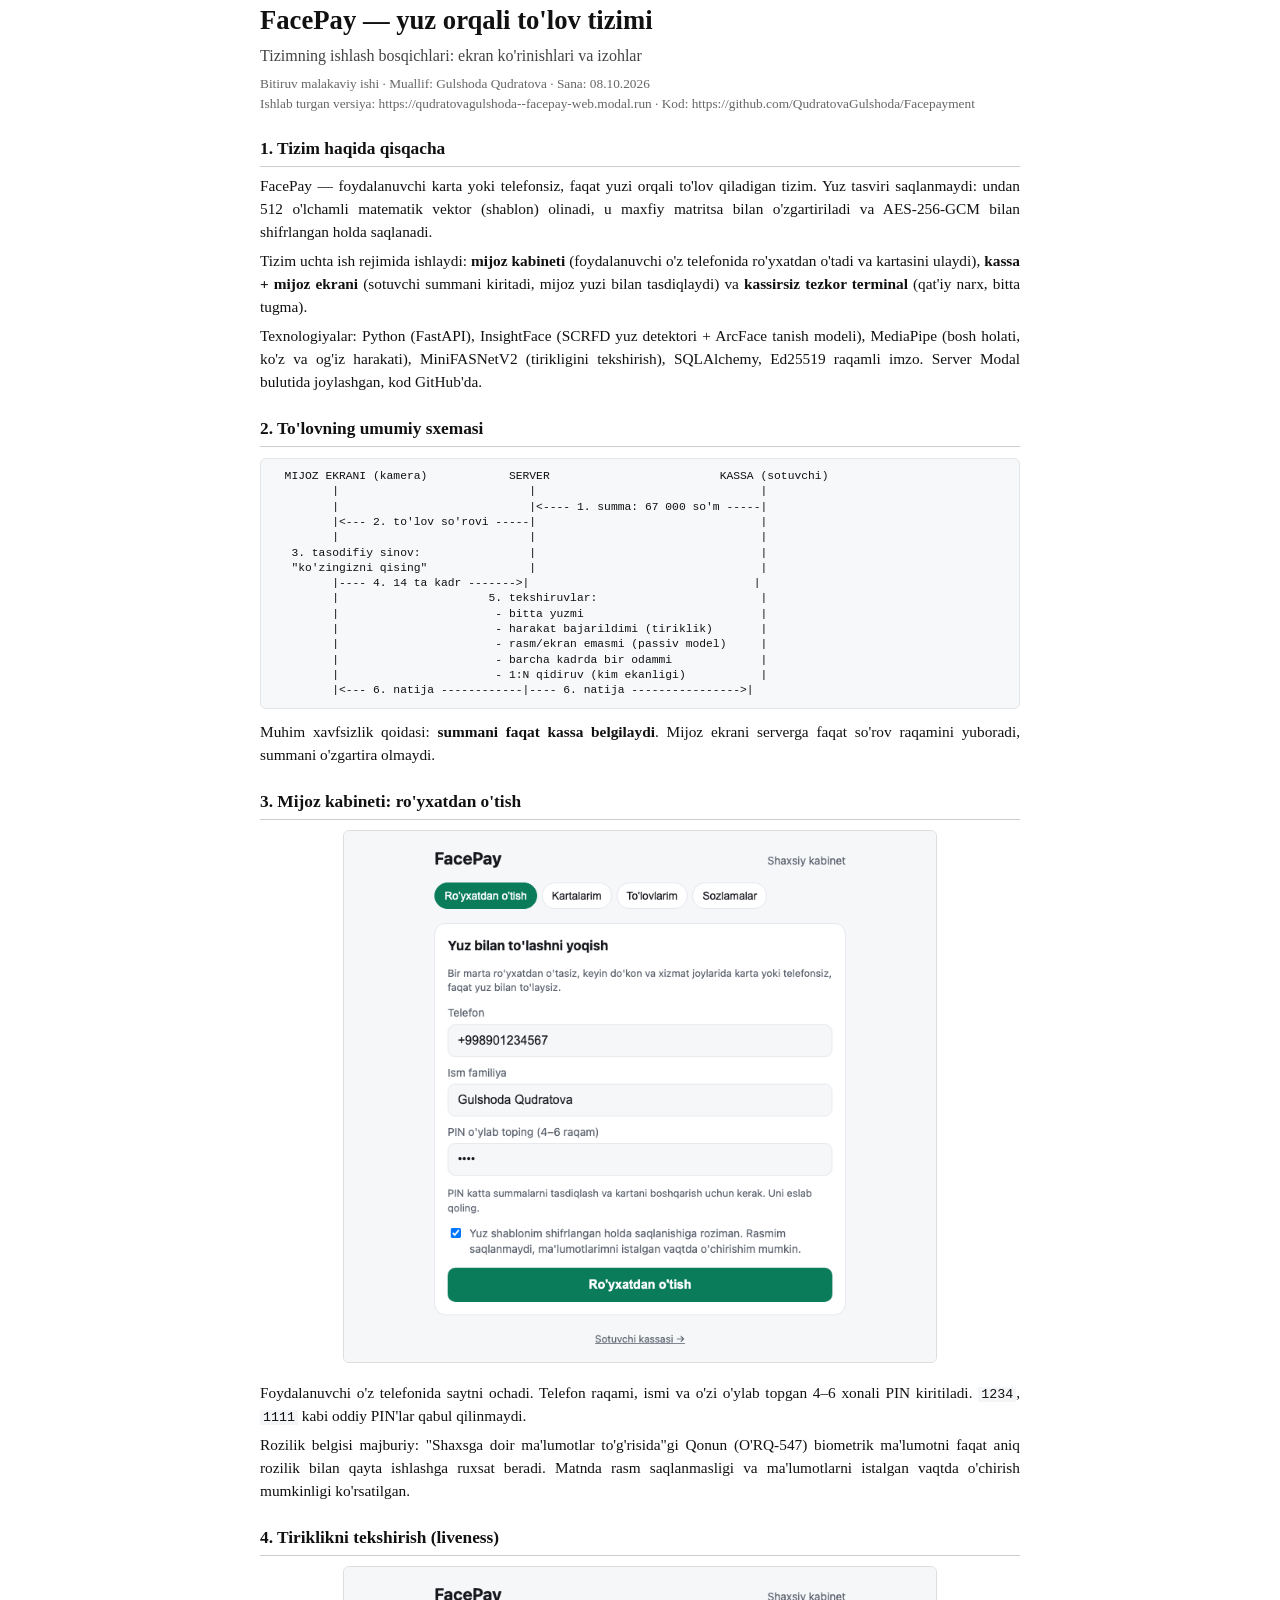
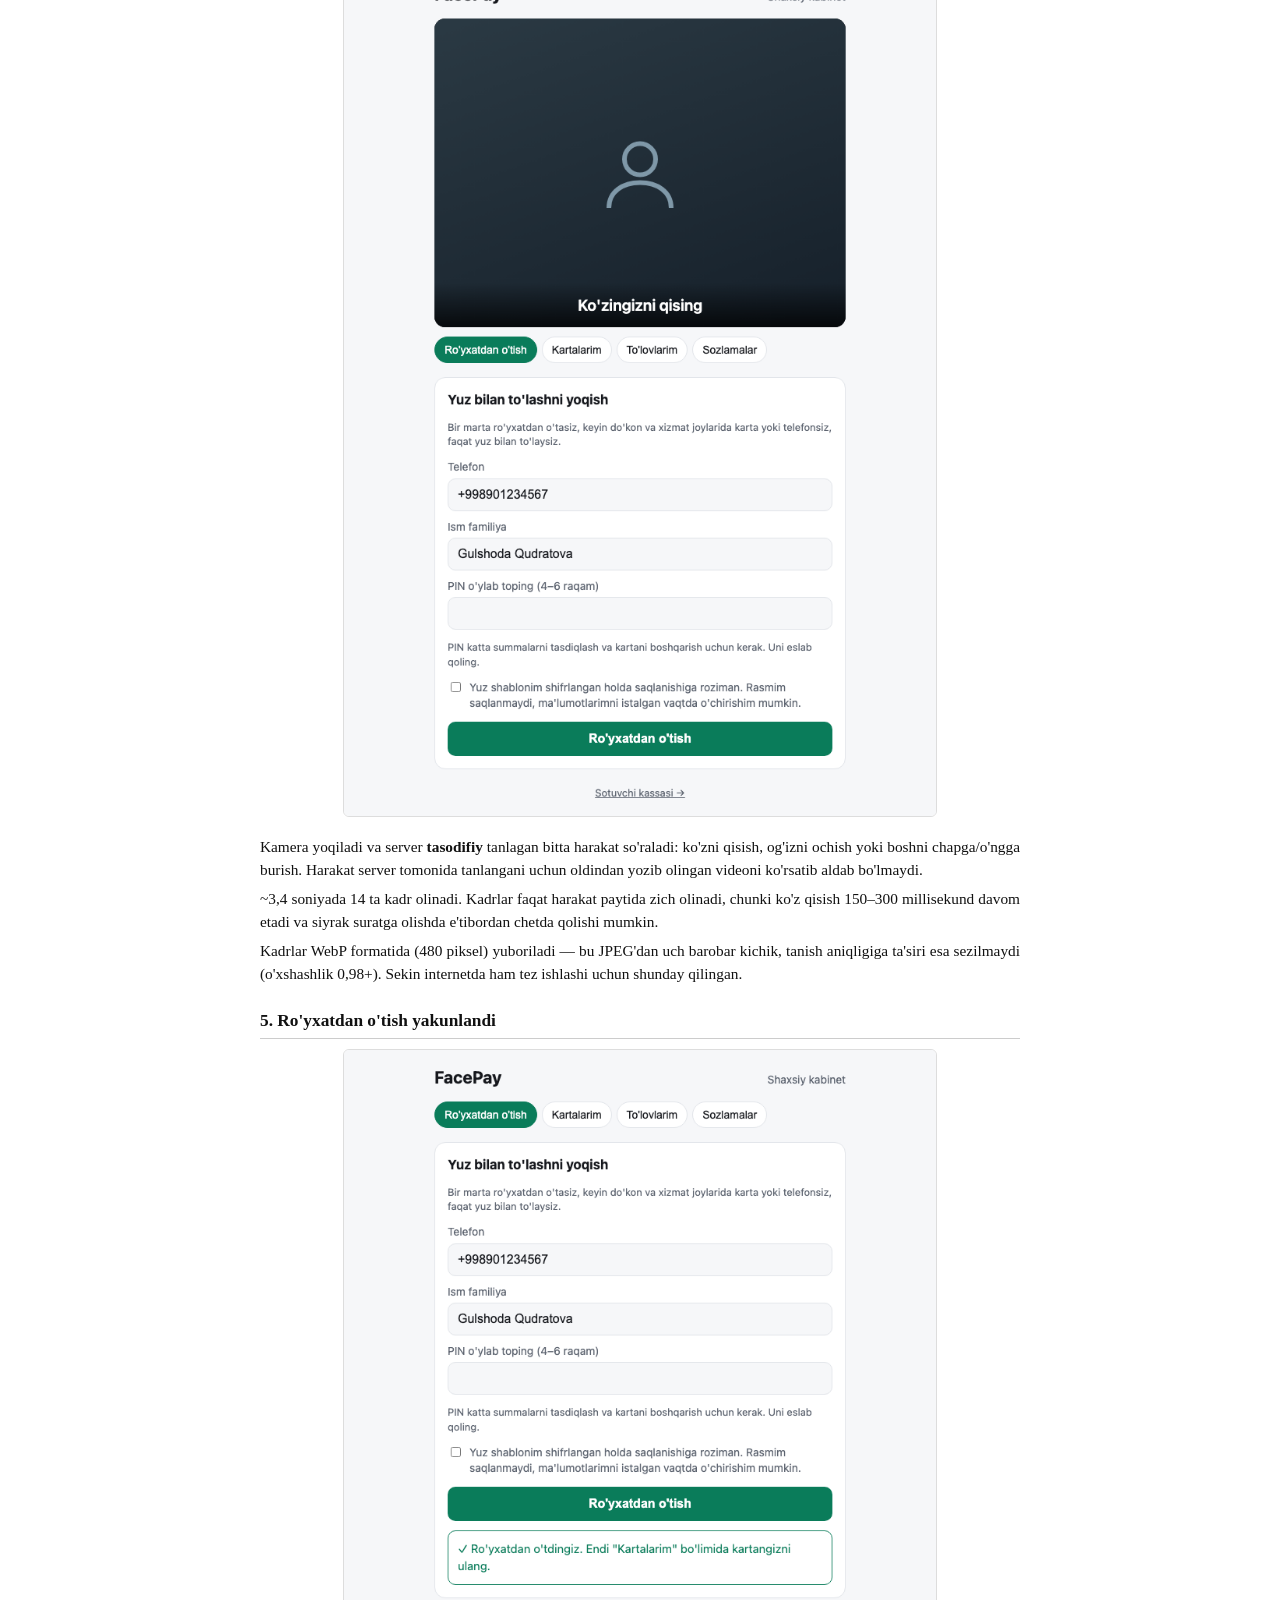
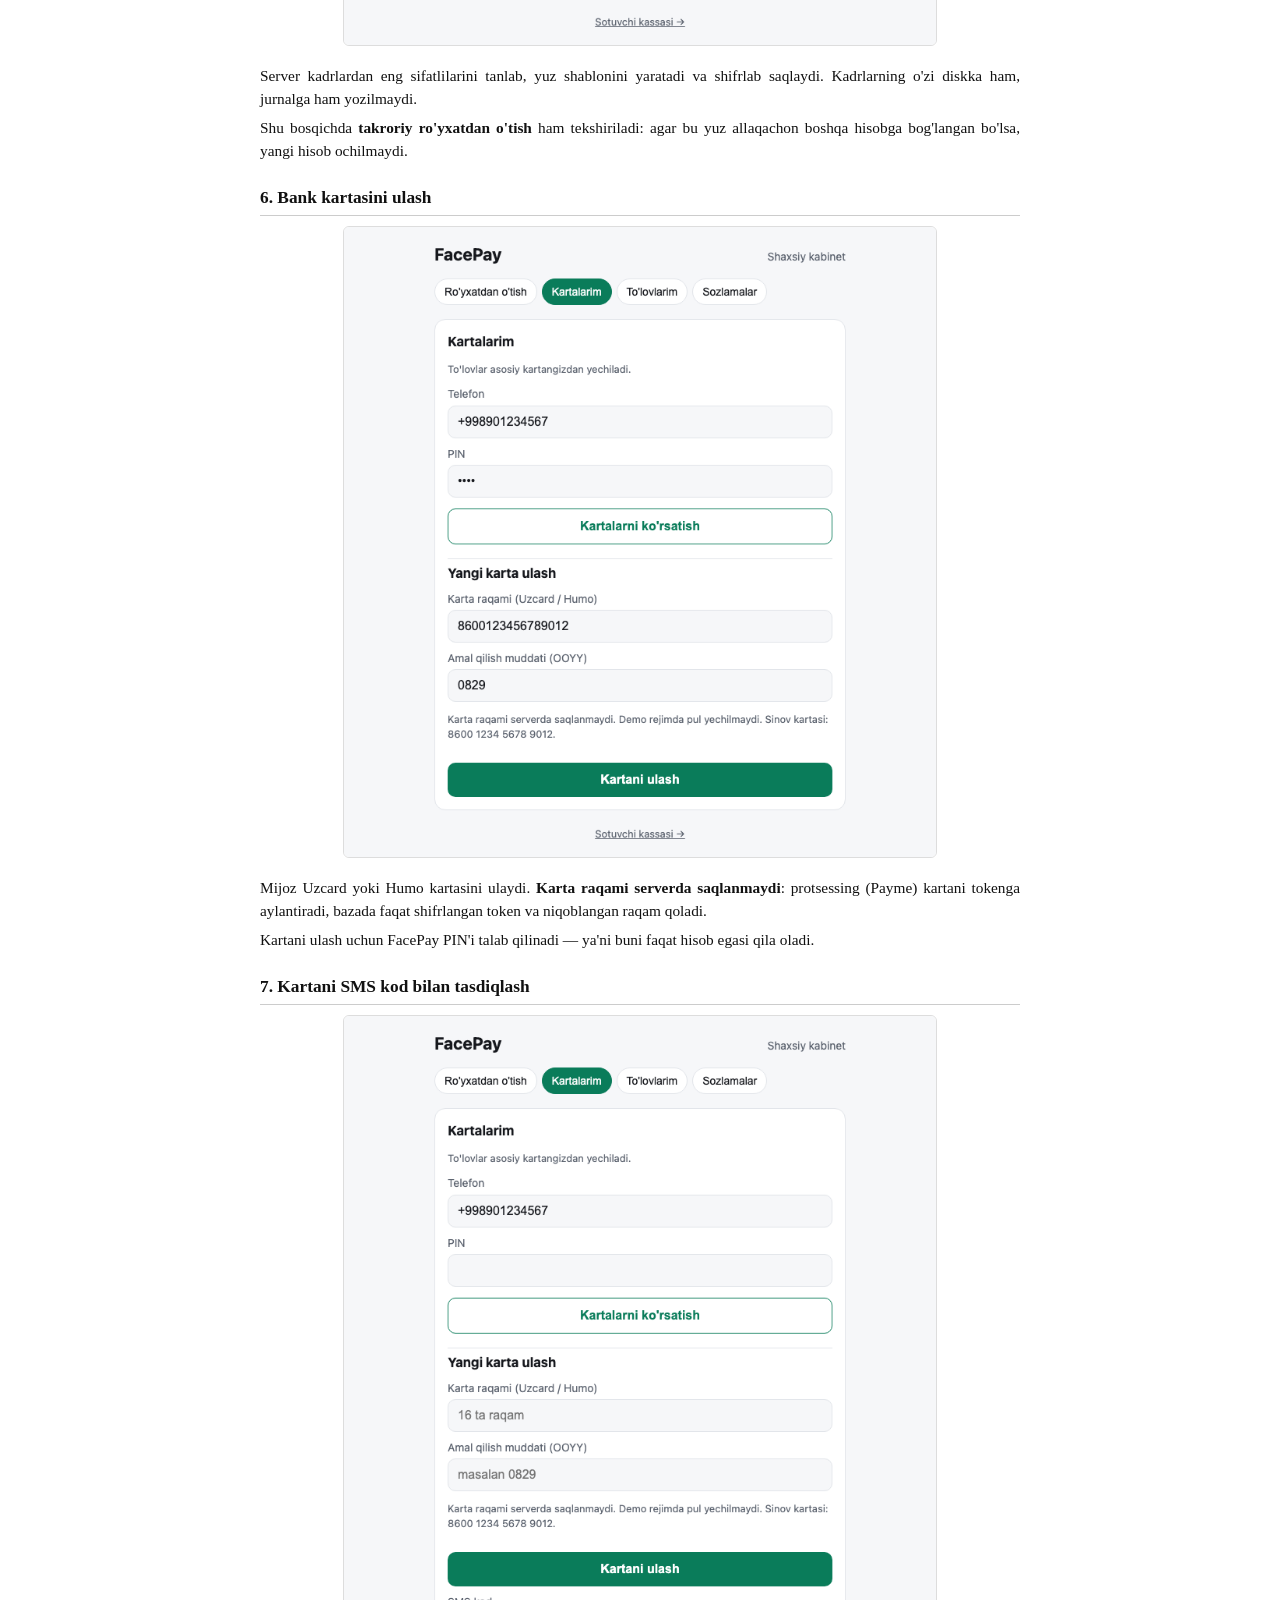
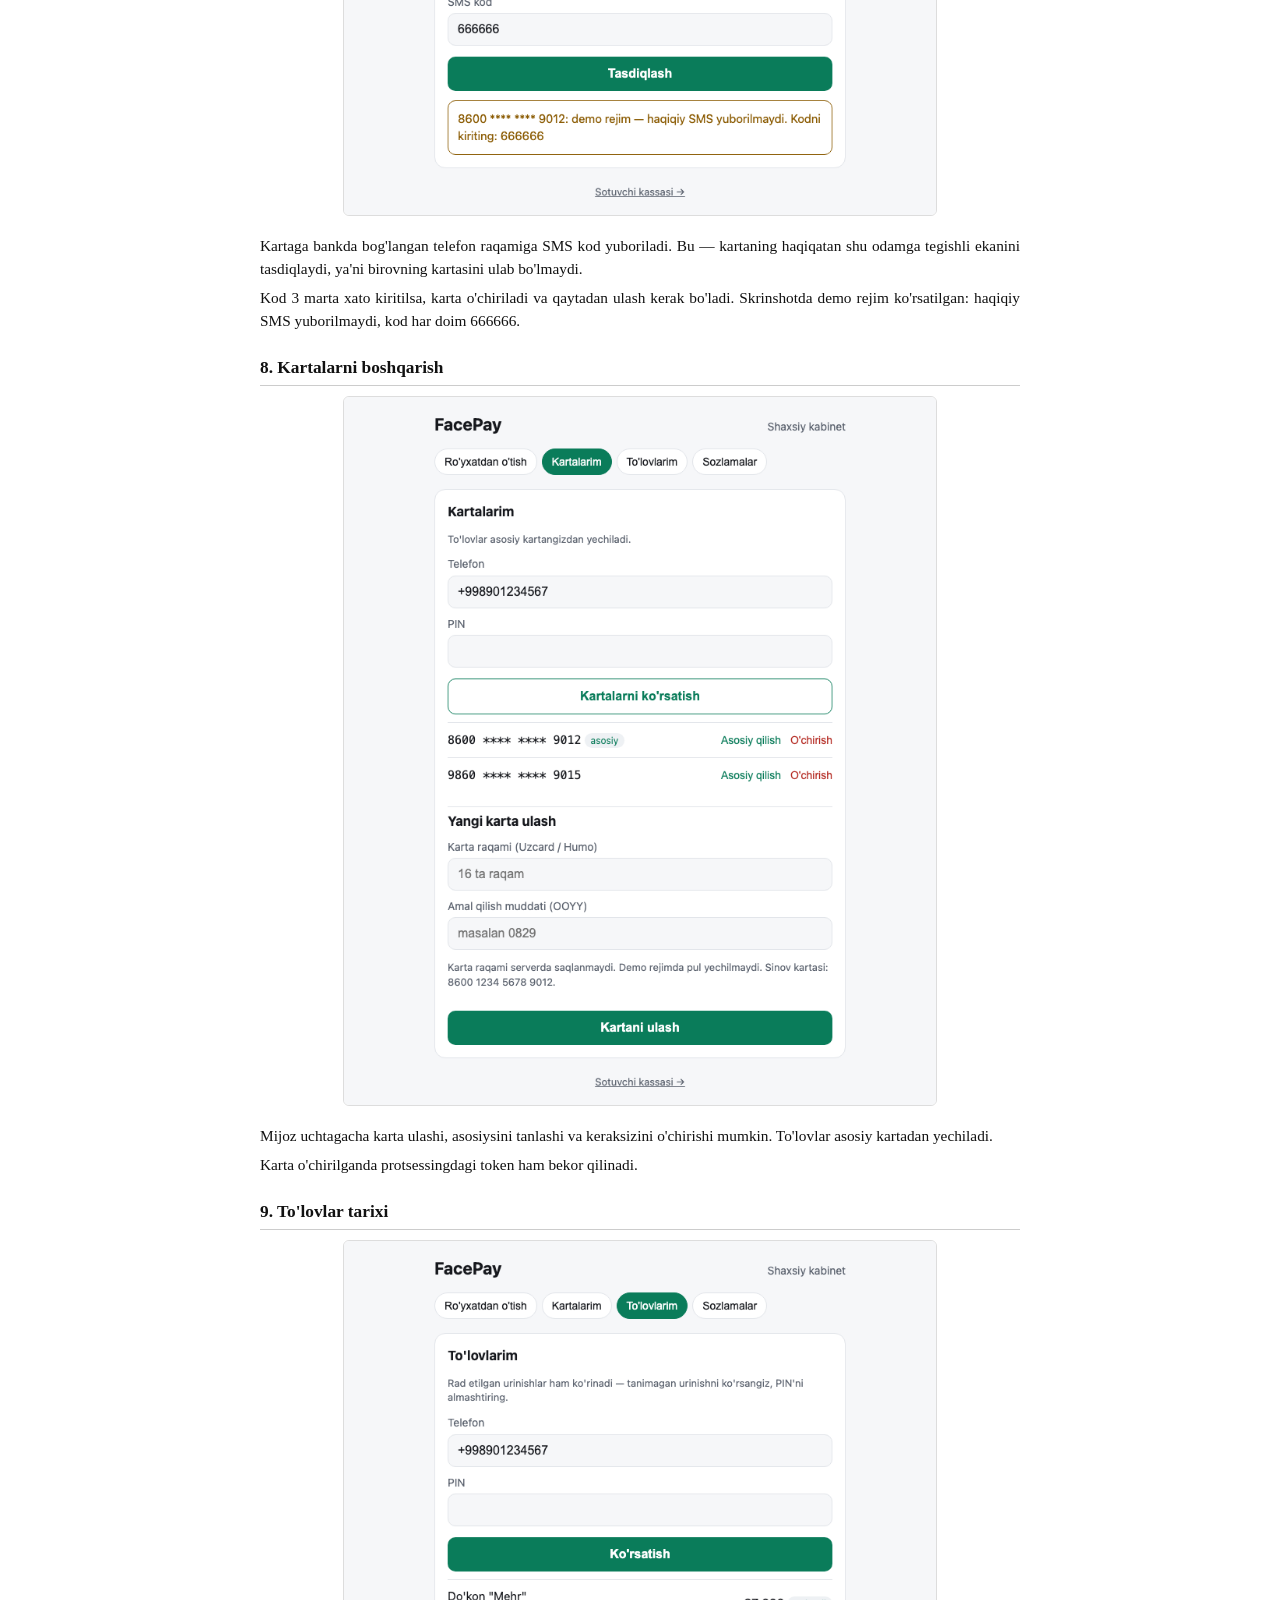
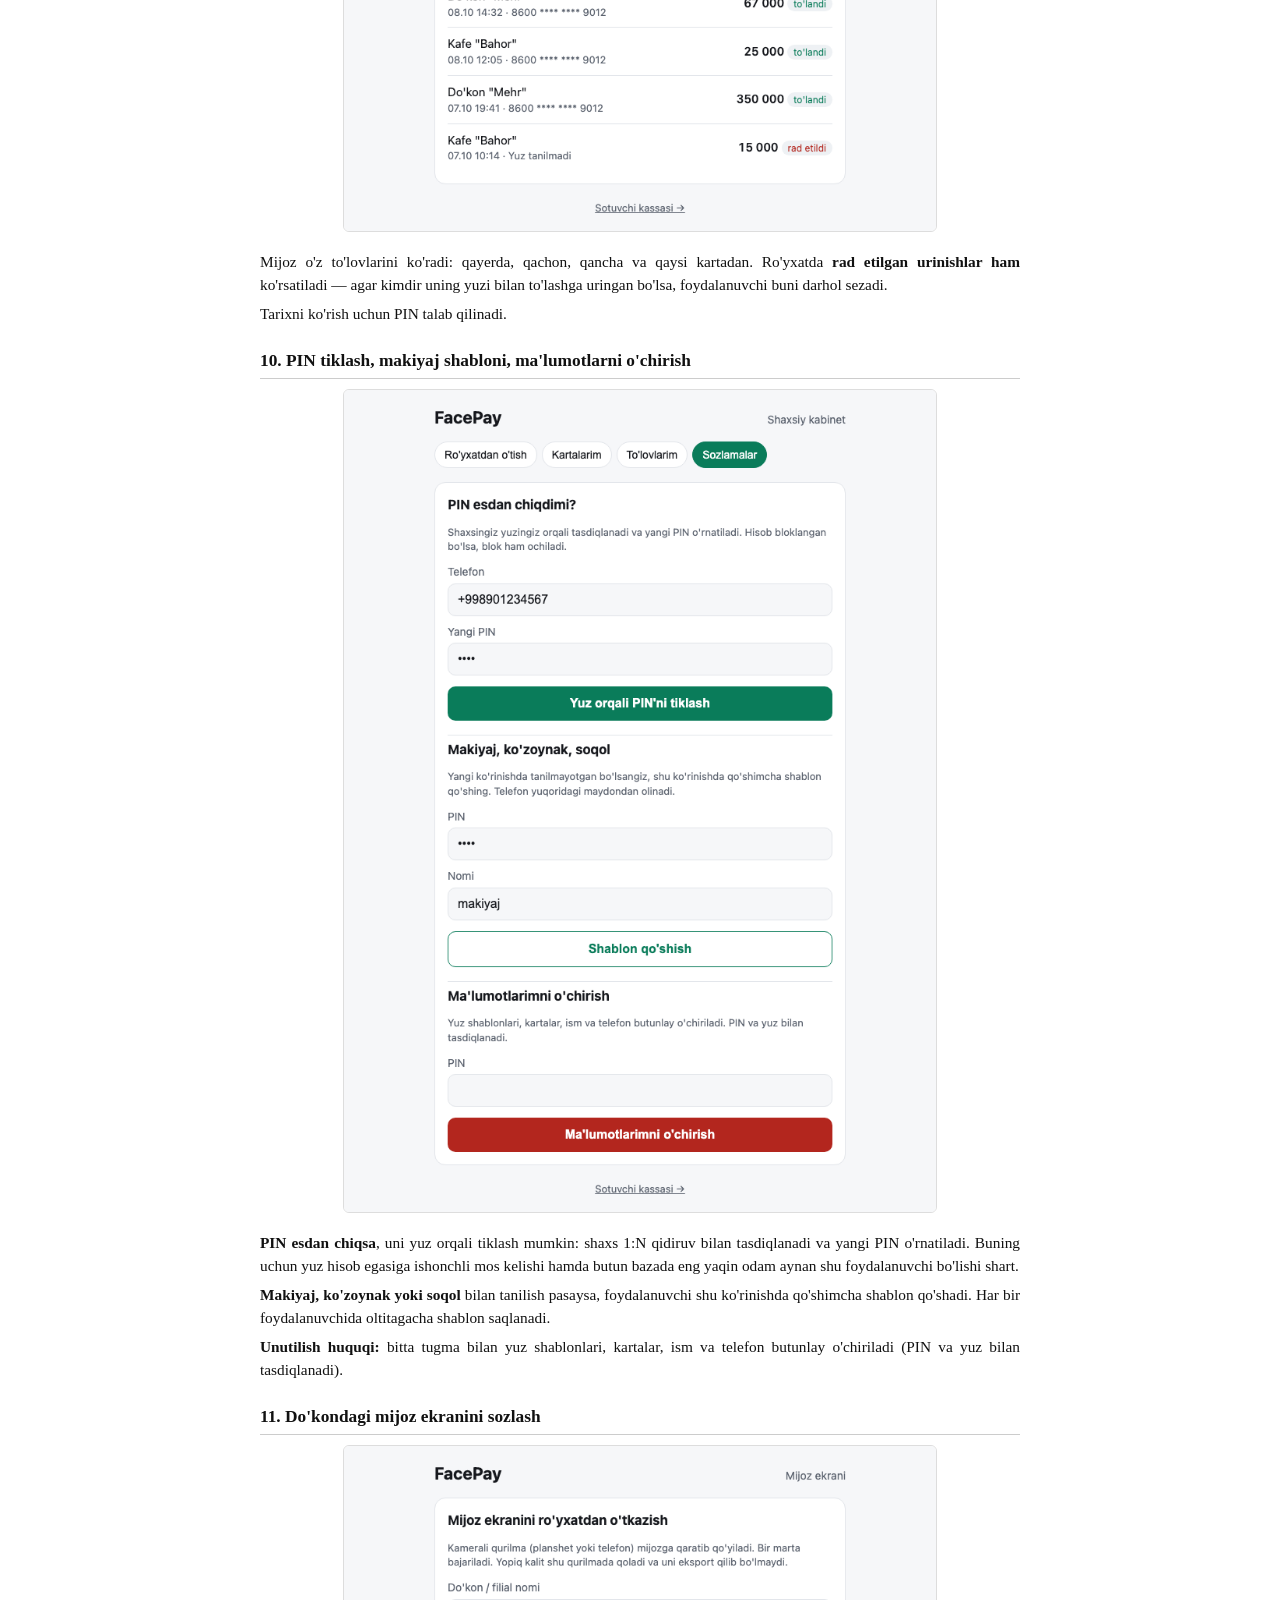
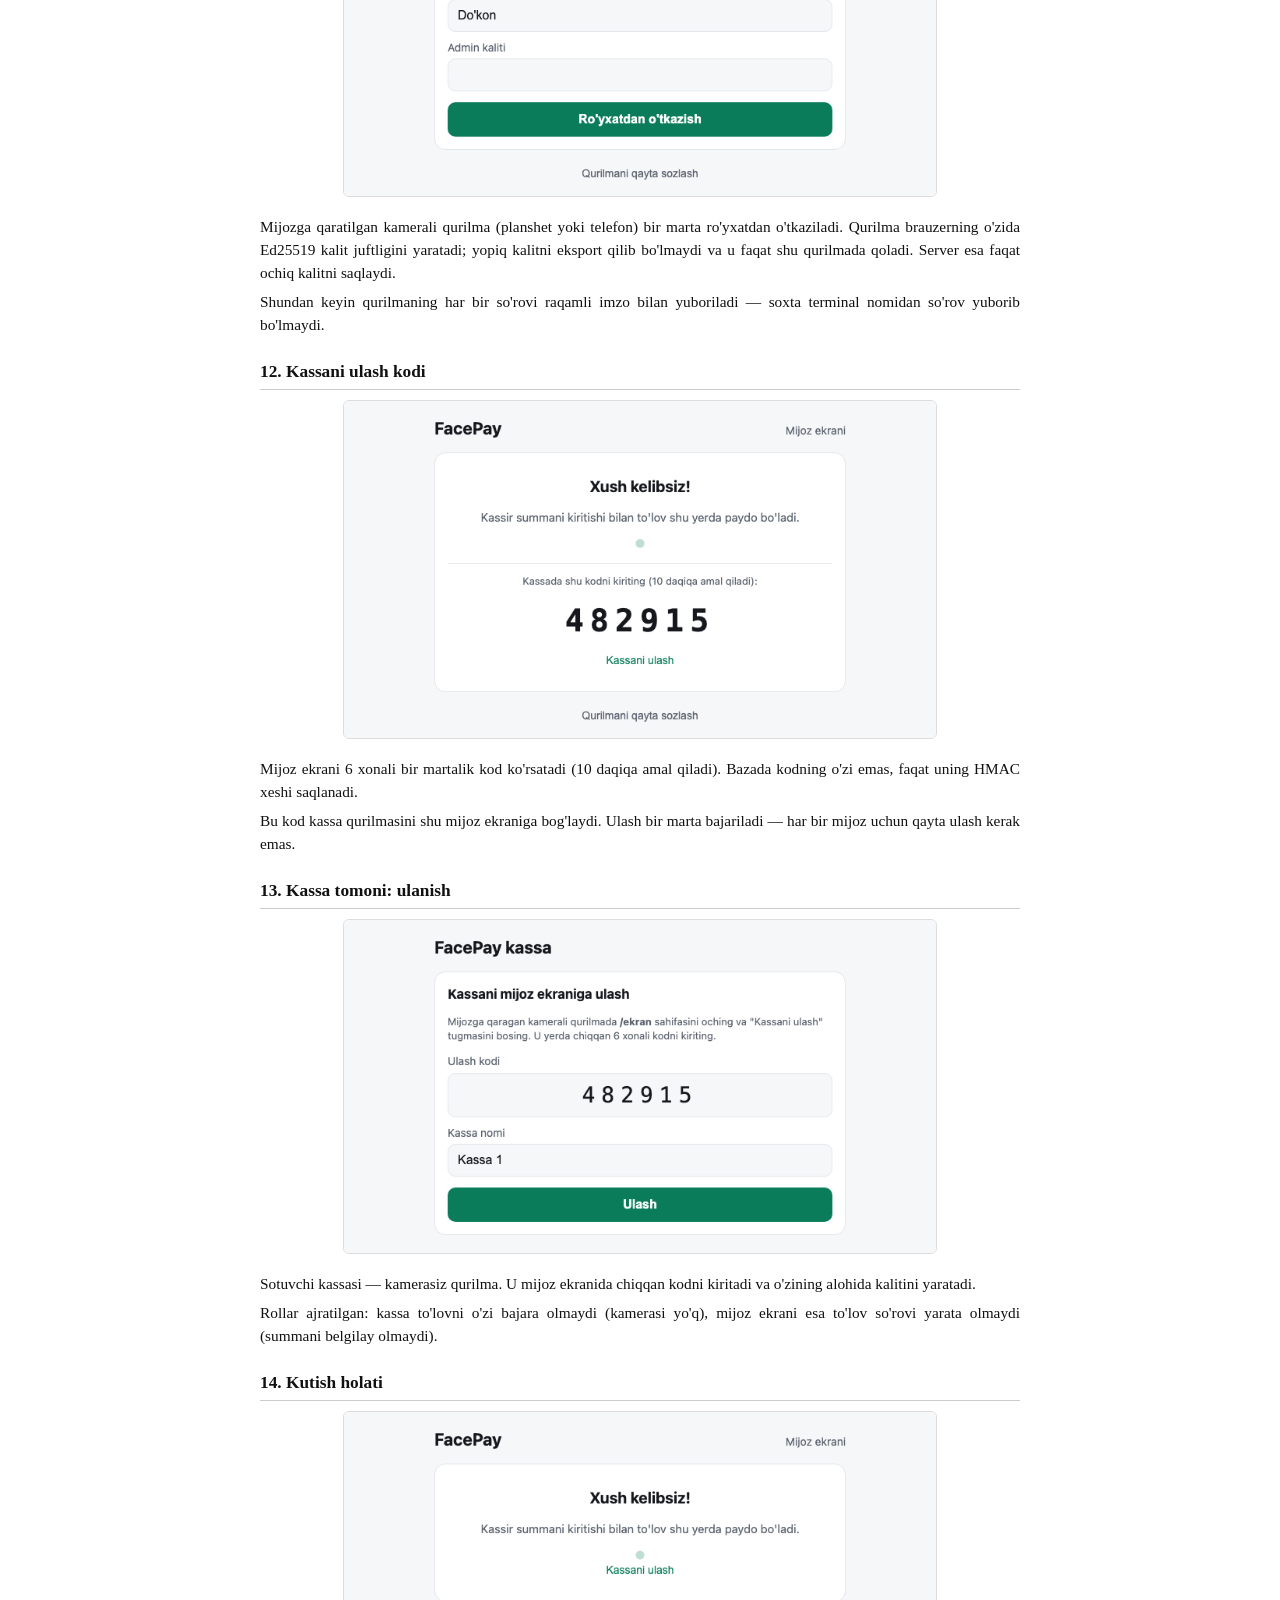
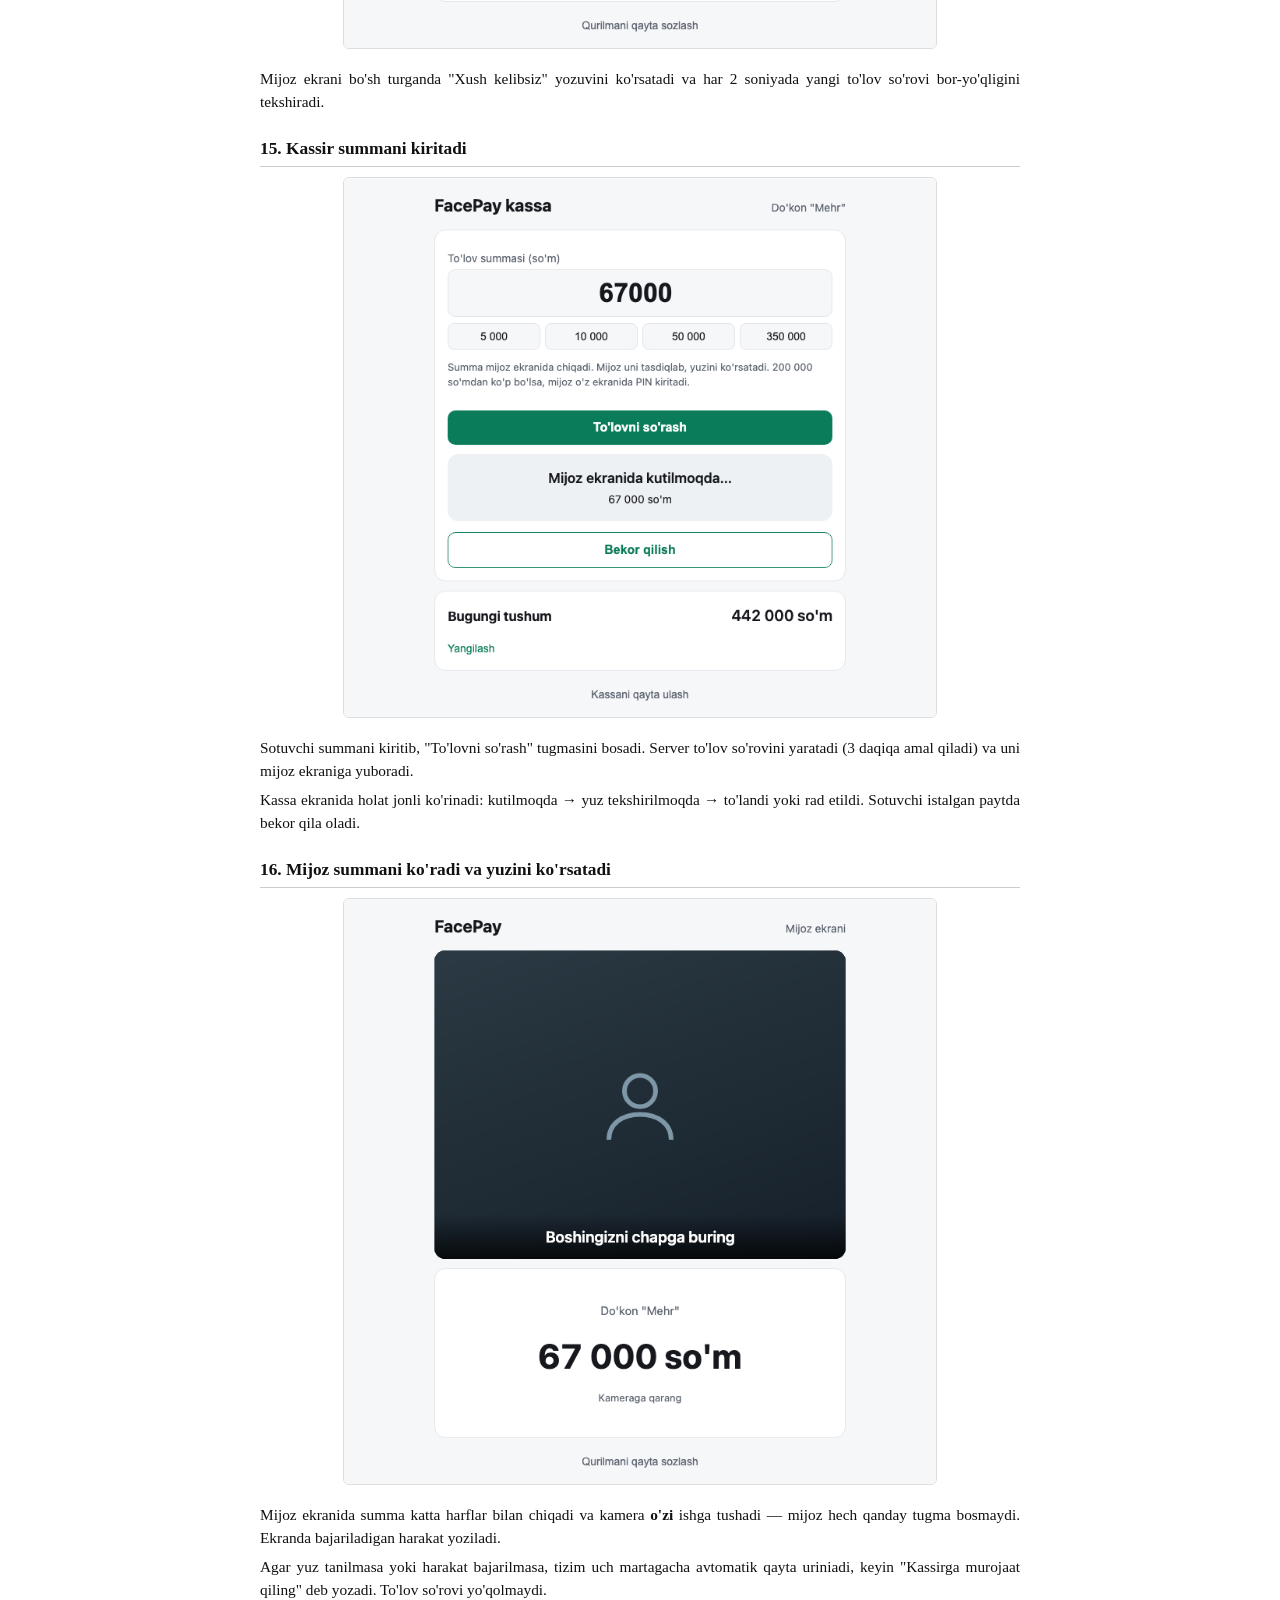
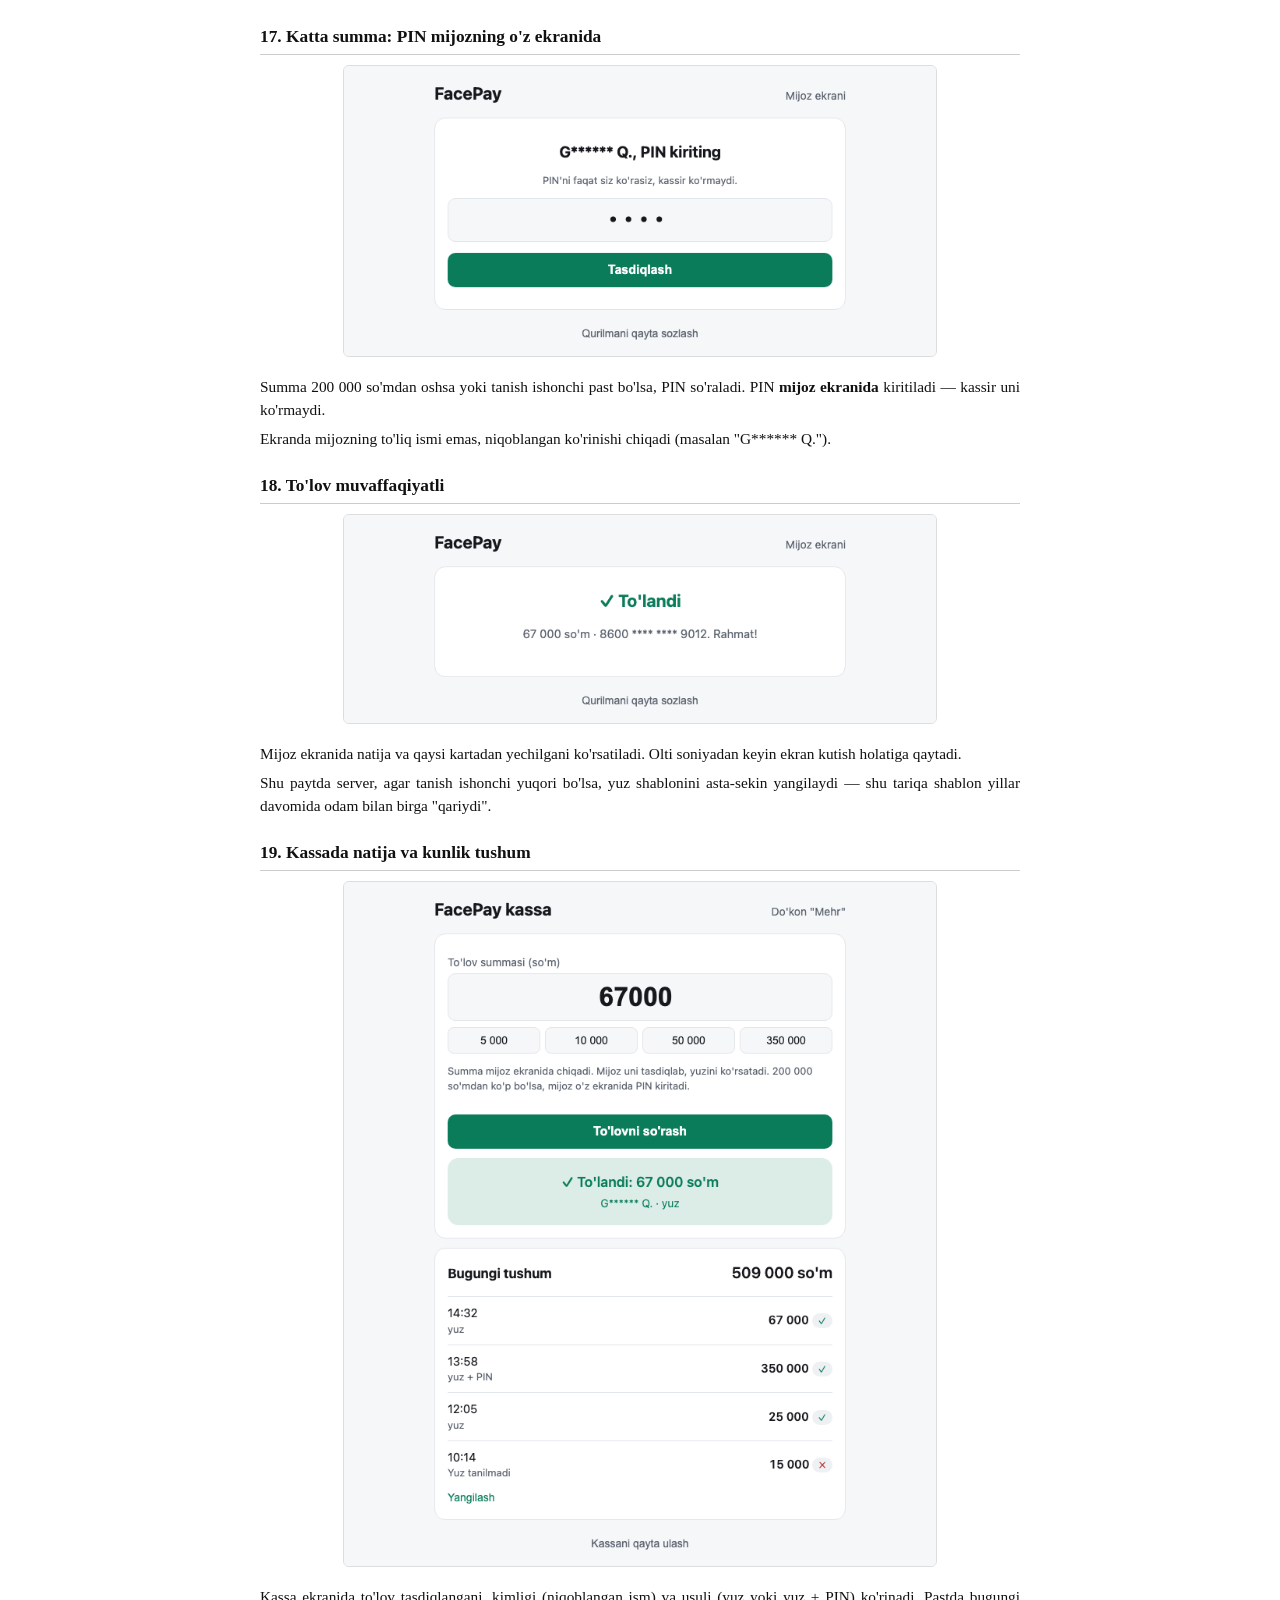
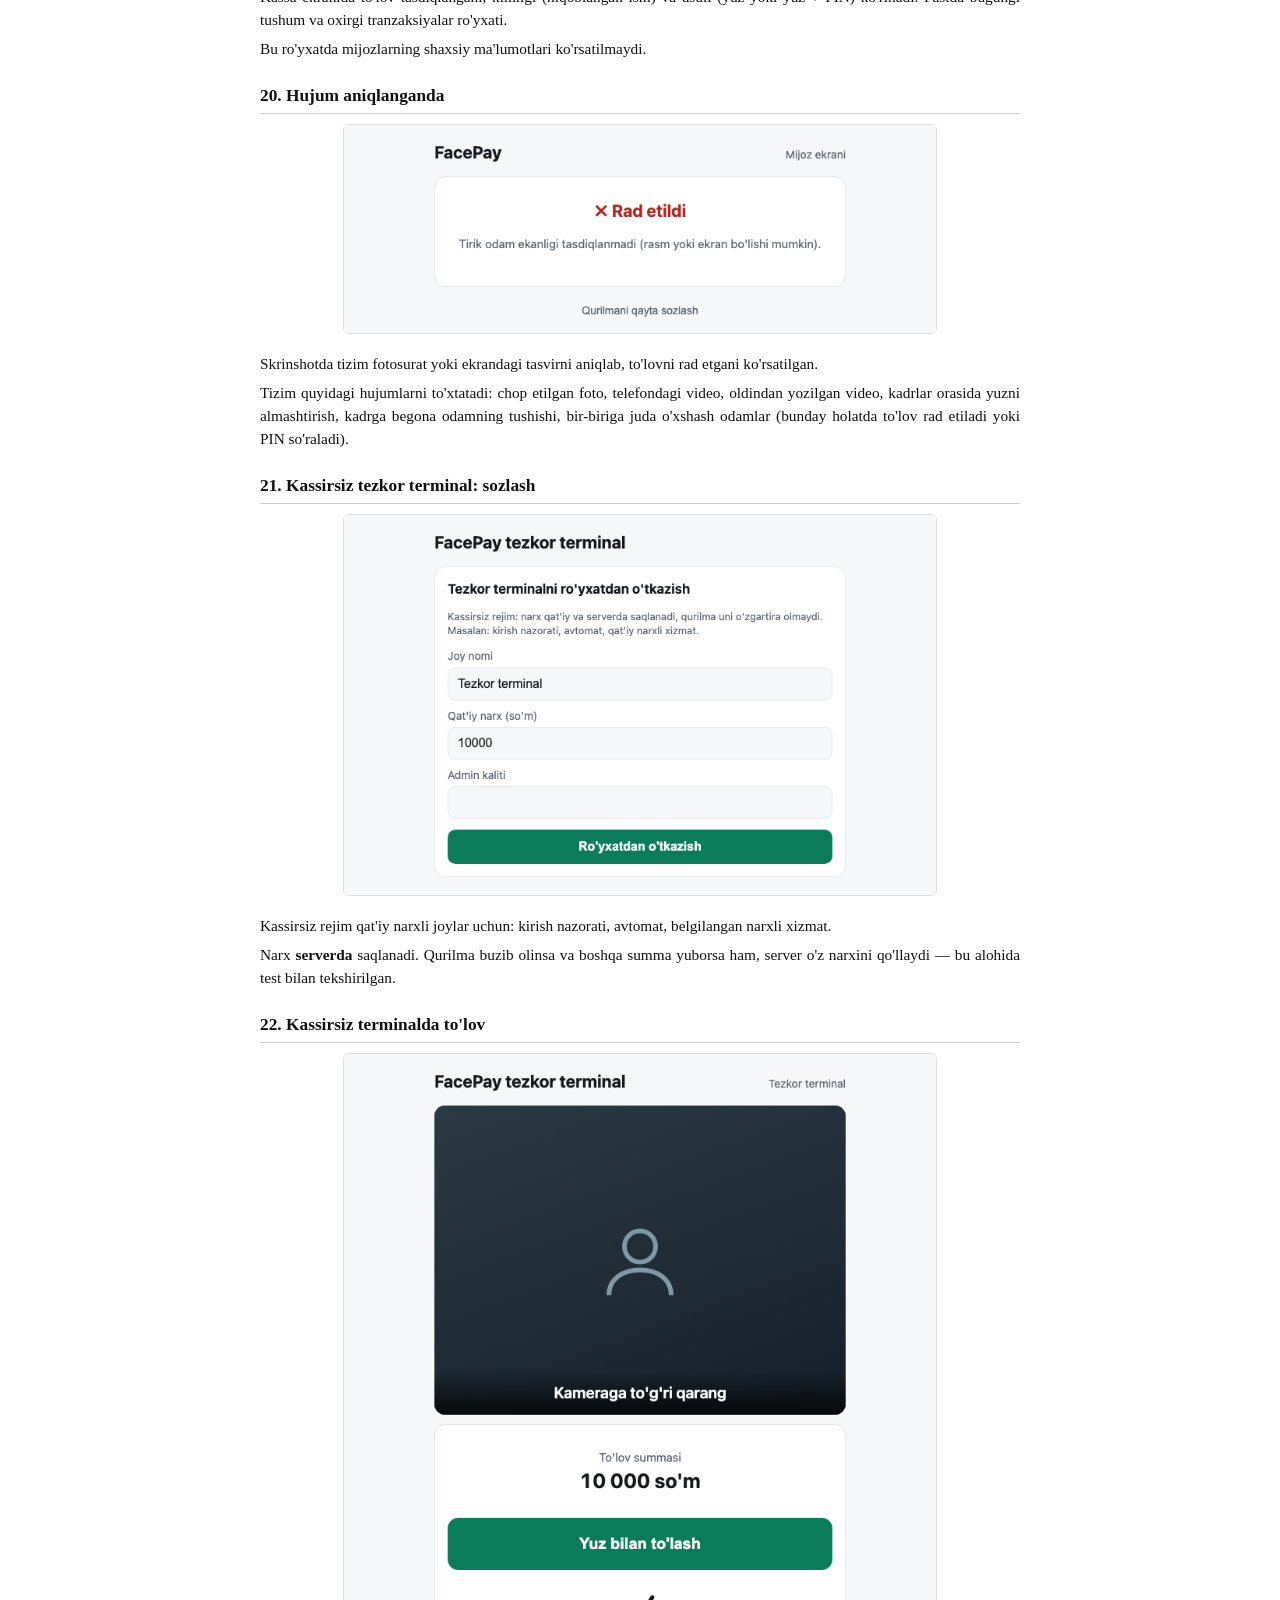
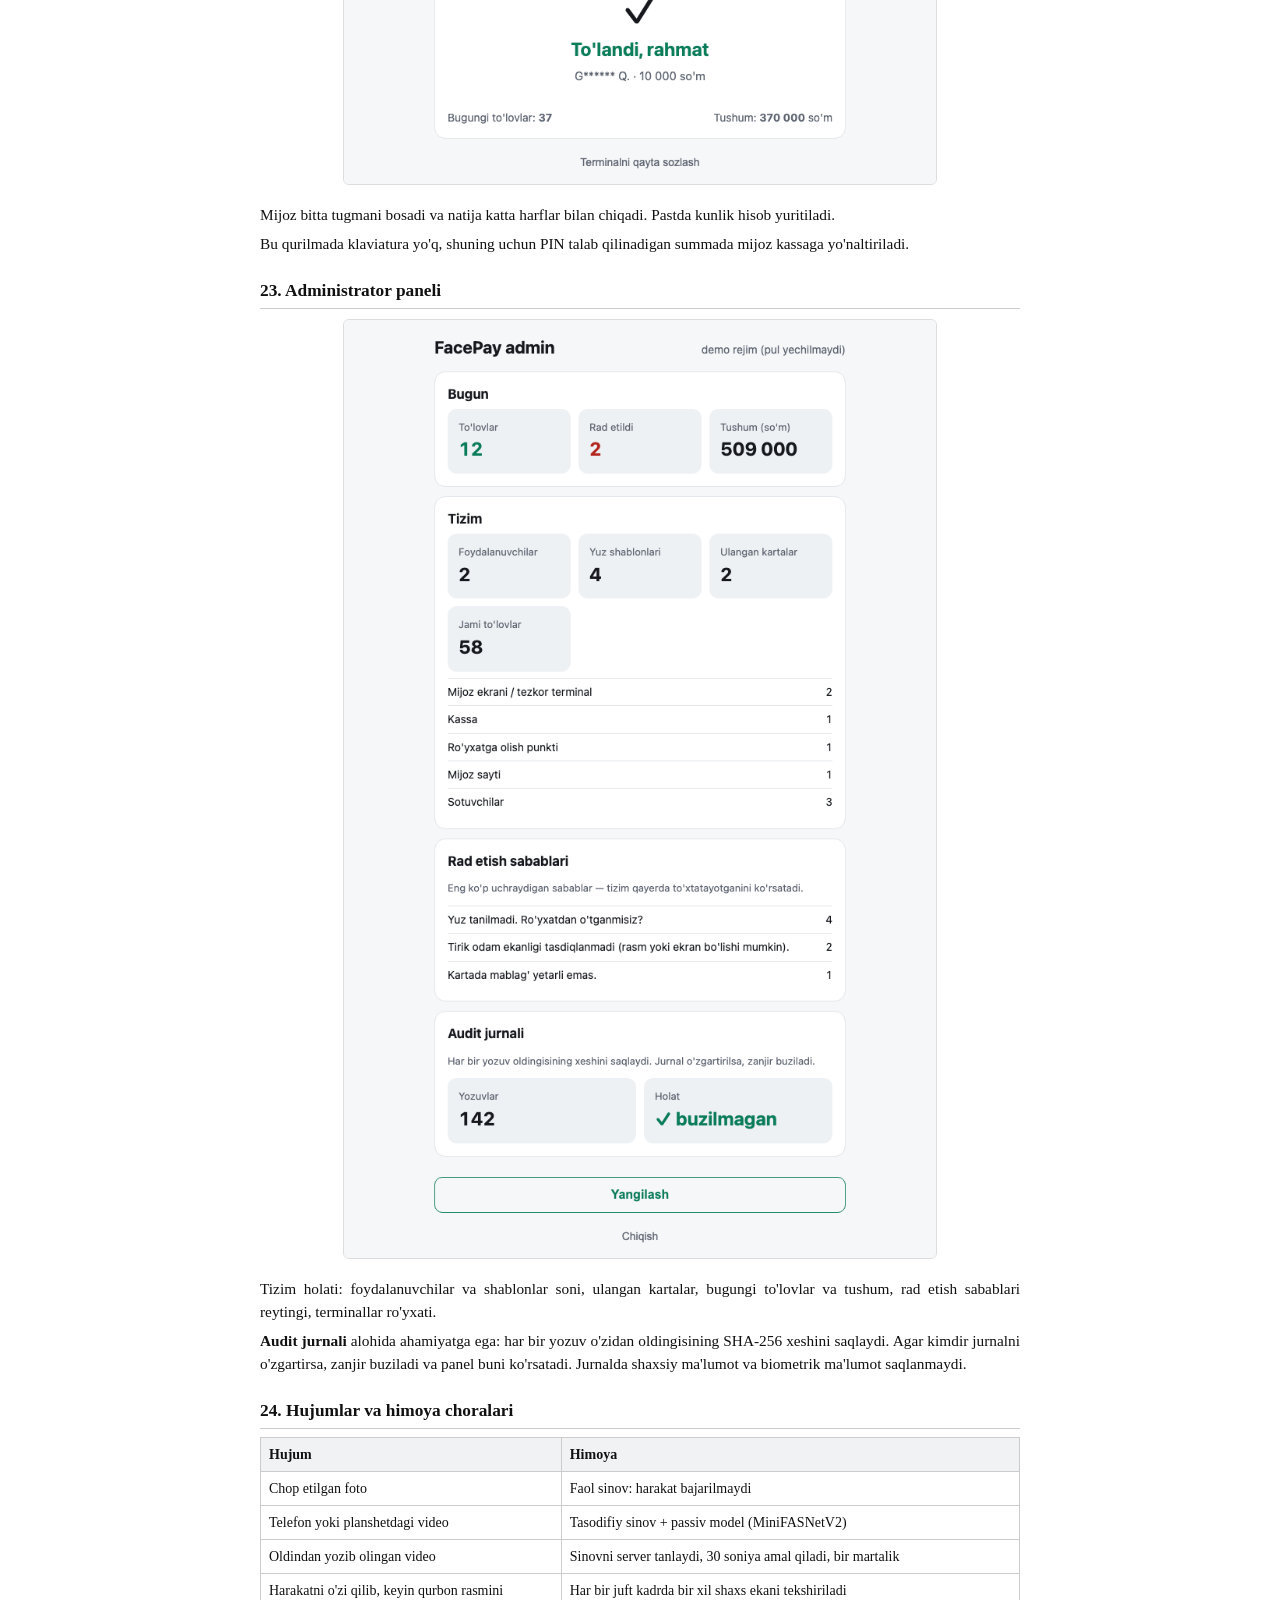
==== docs/hisobot.html @ 876d219b "Ilmiy rahbar uchun hujjat: 21 ta skrinshot va izohlar (docs/hisobot.pdf) - scripts/make_screenshots." ====
<!doctype html>
<html lang="uz"><head><meta charset="utf-8"><title>FacePay — yuz orqali to'lov tizimi</title>
<style>
  @page { size: A4; margin: 18mm 16mm; }
  body { font: 11.5pt/1.5 "Times New Roman", Georgia, serif; color: #111; max-width: 760px; margin: 0 auto; }
  h1 { font-size: 20pt; margin: 0 0 4px; }
  .sub { color: #444; font-size: 12pt; margin: 0 0 6px; }
  .meta { color: #666; font-size: 10pt; margin-bottom: 22px; }
  h2 { font-size: 13pt; margin: 22px 0 8px; border-bottom: 1px solid #ccc; padding-bottom: 4px; }
  section { page-break-inside: avoid; }
  p { margin: 6px 0; text-align: justify; }
  figure { margin: 10px 0 12px; text-align: center; }
  figure img { max-width: 78%; border: 1px solid #ddd; border-radius: 6px; }
  figure.wide img { max-width: 100%; }
  figcaption { color: #666; font-size: 9.5pt; margin-top: 4px; }
  table { width: 100%; border-collapse: collapse; font-size: 10.5pt; margin: 8px 0 14px; }
  th, td { border: 1px solid #ccc; padding: 6px 8px; text-align: left; vertical-align: top; }
  th { background: #f0f2f4; }
  td.num { white-space: nowrap; }
  code { font-family: ui-monospace, Menlo, monospace; font-size: 10pt; background: #f4f5f7; padding: 0 3px; }
  pre.diagram { font-family: ui-monospace, Menlo, monospace; font-size: 8.5pt; line-height: 1.35;
                 background: #f7f8fa; border: 1px solid #e2e5ea; border-radius: 6px; padding: 10px; overflow: hidden; }
  ul { margin: 6px 0 6px 18px; }
</style></head><body>
<h1>FacePay — yuz orqali to'lov tizimi</h1>
<p class="sub">Tizimning ishlash bosqichlari: ekran ko'rinishlari va izohlar</p>
<p class="meta">Bitiruv malakaviy ishi · Muallif: Gulshoda Qudratova · Sana: 08.10.2026<br>
Ishlab turgan versiya: https://qudratovagulshoda--facepay-web.modal.run · Kod: https://github.com/QudratovaGulshoda/Facepayment</p>

<section><h2>1. Tizim haqida qisqacha</h2><p>FacePay — foydalanuvchi karta yoki telefonsiz, faqat yuzi orqali to'lov qiladigan tizim. Yuz tasviri saqlanmaydi: undan 512 o'lchamli matematik vektor (shablon) olinadi, u maxfiy matritsa bilan o'zgartiriladi va AES-256-GCM bilan shifrlangan holda saqlanadi.</p><p>Tizim uchta ish rejimida ishlaydi: <b>mijoz kabineti</b> (foydalanuvchi o'z telefonida ro'yxatdan o'tadi va kartasini ulaydi), <b>kassa + mijoz ekrani</b> (sotuvchi summani kiritadi, mijoz yuzi bilan tasdiqlaydi) va <b>kassirsiz tezkor terminal</b> (qat'iy narx, bitta tugma).</p><p>Texnologiyalar: Python (FastAPI), InsightFace (SCRFD yuz detektori + ArcFace tanish modeli), MediaPipe (bosh holati, ko'z va og'iz harakati), MiniFASNetV2 (tirikligini tekshirish), SQLAlchemy, Ed25519 raqamli imzo. Server Modal bulutida joylashgan, kod GitHub'da.</p></section><section><h2>2. To'lovning umumiy sxemasi</h2><p><pre class="diagram">  MIJOZ EKRANI (kamera)            SERVER                         KASSA (sotuvchi)
         |                            |                                 |
         |                            |&lt;---- 1. summa: 67 000 so'm -----|
         |&lt;--- 2. to'lov so'rovi -----|                                 |
         |                            |                                 |
   3. tasodifiy sinov:                |                                 |
   "ko'zingizni qising"               |                                 |
         |---- 4. 14 ta kadr -------&gt;|                                 |
         |                      5. tekshiruvlar:                        |
         |                       - bitta yuzmi                          |
         |                       - harakat bajarildimi (tiriklik)       |
         |                       - rasm/ekran emasmi (passiv model)     |
         |                       - barcha kadrda bir odammi             |
         |                       - 1:N qidiruv (kim ekanligi)           |
         |&lt;--- 6. natija ------------|---- 6. natija ----------------&gt;|
</pre></p><p>Muhim xavfsizlik qoidasi: <b>summani faqat kassa belgilaydi</b>. Mijoz ekrani serverga faqat so'rov raqamini yuboradi, summani o'zgartira olmaydi.</p></section><section><h2>3. Mijoz kabineti: ro'yxatdan o'tish</h2><figure><img src="[data-uri]" alt="01-kabinet-royxat.png"></figure><p>Foydalanuvchi o'z telefonida saytni ochadi. Telefon raqami, ismi va o'zi o'ylab topgan 4–6 xonali PIN kiritiladi. <code>1234</code>, <code>1111</code> kabi oddiy PIN'lar qabul qilinmaydi.</p><p>Rozilik belgisi majburiy: "Shaxsga doir ma'lumotlar to'g'risida"gi Qonun (O'RQ-547) biometrik ma'lumotni faqat aniq rozilik bilan qayta ishlashga ruxsat beradi. Matnda rasm saqlanmasligi va ma'lumotlarni istalgan vaqtda o'chirish mumkinligi ko'rsatilgan.</p></section><section><h2>4. Tiriklikni tekshirish (liveness)</h2><figure><img src="[data-uri]" alt="02-kabinet-kamera.png"></figure><p>Kamera yoqiladi va server <b>tasodifiy</b> tanlagan bitta harakat so'raladi: ko'zni qisish, og'izni ochish yoki boshni chapga/o'ngga burish. Harakat server tomonida tanlangani uchun oldindan yozib olingan videoni ko'rsatib aldab bo'lmaydi.</p><p>~3,4 soniyada 14 ta kadr olinadi. Kadrlar faqat harakat paytida zich olinadi, chunki ko'z qisish 150–300 millisekund davom etadi va siyrak suratga olishda e'tibordan chetda qolishi mumkin.</p><p>Kadrlar WebP formatida (480 piksel) yuboriladi — bu JPEG'dan uch barobar kichik, tanish aniqligiga ta'siri esa sezilmaydi (o'xshashlik 0,98+). Sekin internetda ham tez ishlashi uchun shunday qilingan.</p></section><section><h2>5. Ro'yxatdan o'tish yakunlandi</h2><figure><img src="[data-uri]" alt="03-kabinet-royxat-natija.png"></figure><p>Server kadrlardan eng sifatlilarini tanlab, yuz shablonini yaratadi va shifrlab saqlaydi. Kadrlarning o'zi diskka ham, jurnalga ham yozilmaydi.</p><p>Shu bosqichda <b>takroriy ro'yxatdan o'tish</b> ham tekshiriladi: agar bu yuz allaqachon boshqa hisobga bog'langan bo'lsa, yangi hisob ochilmaydi.</p></section><section><h2>6. Bank kartasini ulash</h2><figure><img src="[data-uri]" alt="04-kabinet-karta.png"></figure><p>Mijoz Uzcard yoki Humo kartasini ulaydi. <b>Karta raqami serverda saqlanmaydi</b>: protsessing (Payme) kartani tokenga aylantiradi, bazada faqat shifrlangan token va niqoblangan raqam qoladi.</p><p>Kartani ulash uchun FacePay PIN'i talab qilinadi — ya'ni buni faqat hisob egasi qila oladi.</p></section><section><h2>7. Kartani SMS kod bilan tasdiqlash</h2><figure><img src="[data-uri]" alt="05-kabinet-karta-sms.png"></figure><p>Kartaga bankda bog'langan telefon raqamiga SMS kod yuboriladi. Bu — kartaning haqiqatan shu odamga tegishli ekanini tasdiqlaydi, ya'ni birovning kartasini ulab bo'lmaydi.</p><p>Kod 3 marta xato kiritilsa, karta o'chiriladi va qaytadan ulash kerak bo'ladi. Skrinshotda demo rejim ko'rsatilgan: haqiqiy SMS yuborilmaydi, kod har doim 666666.</p></section><section><h2>8. Kartalarni boshqarish</h2><figure><img src="[data-uri]" alt="06-kabinet-kartalar.png"></figure><p>Mijoz uchtagacha karta ulashi, asosiysini tanlashi va keraksizini o'chirishi mumkin. To'lovlar asosiy kartadan yechiladi.</p><p>Karta o'chirilganda protsessingdagi token ham bekor qilinadi.</p></section><section><h2>9. To'lovlar tarixi</h2><figure><img src="[data-uri]" alt="07-kabinet-tarix.png"></figure><p>Mijoz o'z to'lovlarini ko'radi: qayerda, qachon, qancha va qaysi kartadan. Ro'yxatda <b>rad etilgan urinishlar ham</b> ko'rsatiladi — agar kimdir uning yuzi bilan to'lashga uringan bo'lsa, foydalanuvchi buni darhol sezadi.</p><p>Tarixni ko'rish uchun PIN talab qilinadi.</p></section><section><h2>10. PIN tiklash, makiyaj shabloni, ma'lumotlarni o'chirish</h2><figure><img src="[data-uri]" alt="08-kabinet-sozlamalar.png"></figure><p><b>PIN esdan chiqsa</b>, uni yuz orqali tiklash mumkin: shaxs 1:N qidiruv bilan tasdiqlanadi va yangi PIN o'rnatiladi. Buning uchun yuz hisob egasiga ishonchli mos kelishi hamda butun bazada eng yaqin odam aynan shu foydalanuvchi bo'lishi shart.</p><p><b>Makiyaj, ko'zoynak yoki soqol</b> bilan tanilish pasaysa, foydalanuvchi shu ko'rinishda qo'shimcha shablon qo'shadi. Har bir foydalanuvchida oltitagacha shablon saqlanadi.</p><p><b>Unutilish huquqi:</b> bitta tugma bilan yuz shablonlari, kartalar, ism va telefon butunlay o'chiriladi (PIN va yuz bilan tasdiqlanadi).</p></section><section><h2>11. Do'kondagi mijoz ekranini sozlash</h2><figure><img src="[data-uri]" alt="09-ekran-sozlash.png"></figure><p>Mijozga qaratilgan kamerali qurilma (planshet yoki telefon) bir marta ro'yxatdan o'tkaziladi. Qurilma brauzerning o'zida Ed25519 kalit juftligini yaratadi; yopiq kalitni eksport qilib bo'lmaydi va u faqat shu qurilmada qoladi. Server esa faqat ochiq kalitni saqlaydi.</p><p>Shundan keyin qurilmaning har bir so'rovi raqamli imzo bilan yuboriladi — soxta terminal nomidan so'rov yuborib bo'lmaydi.</p></section><section><h2>12. Kassani ulash kodi</h2><figure><img src="[data-uri]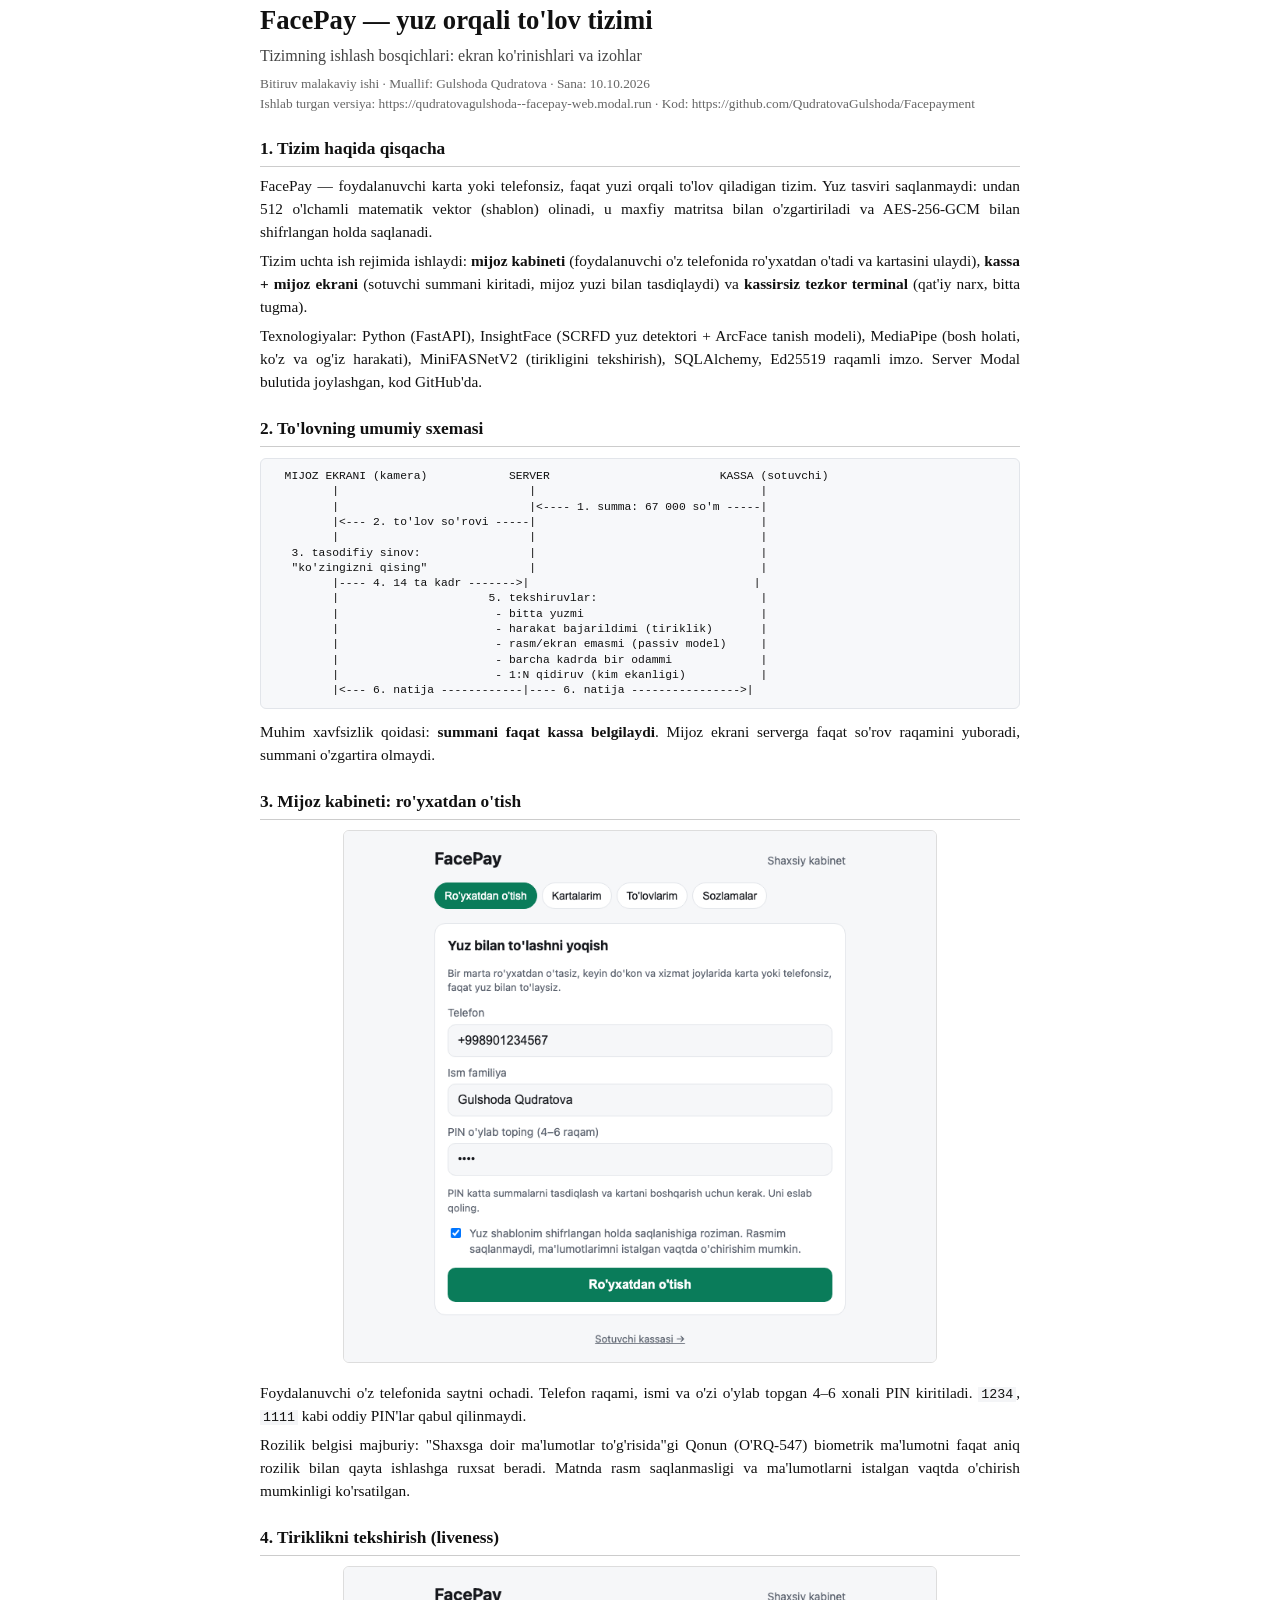
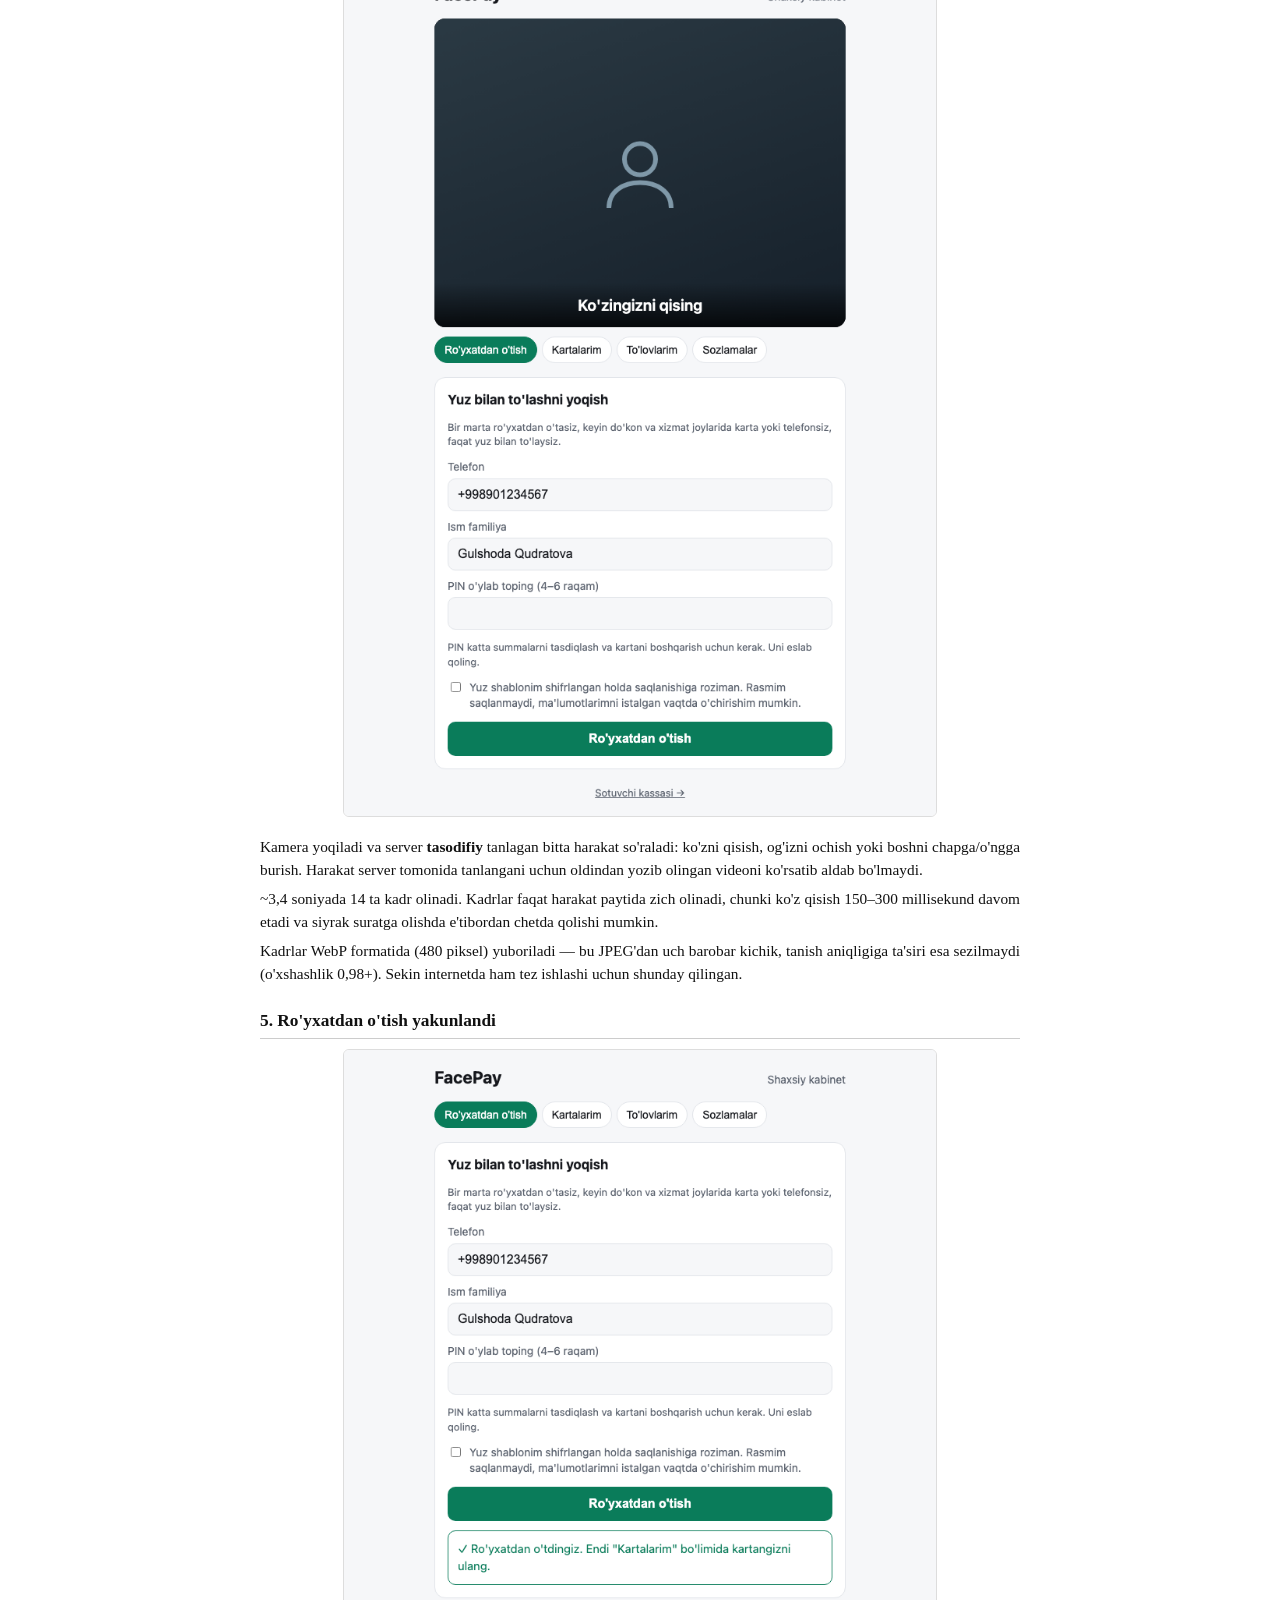
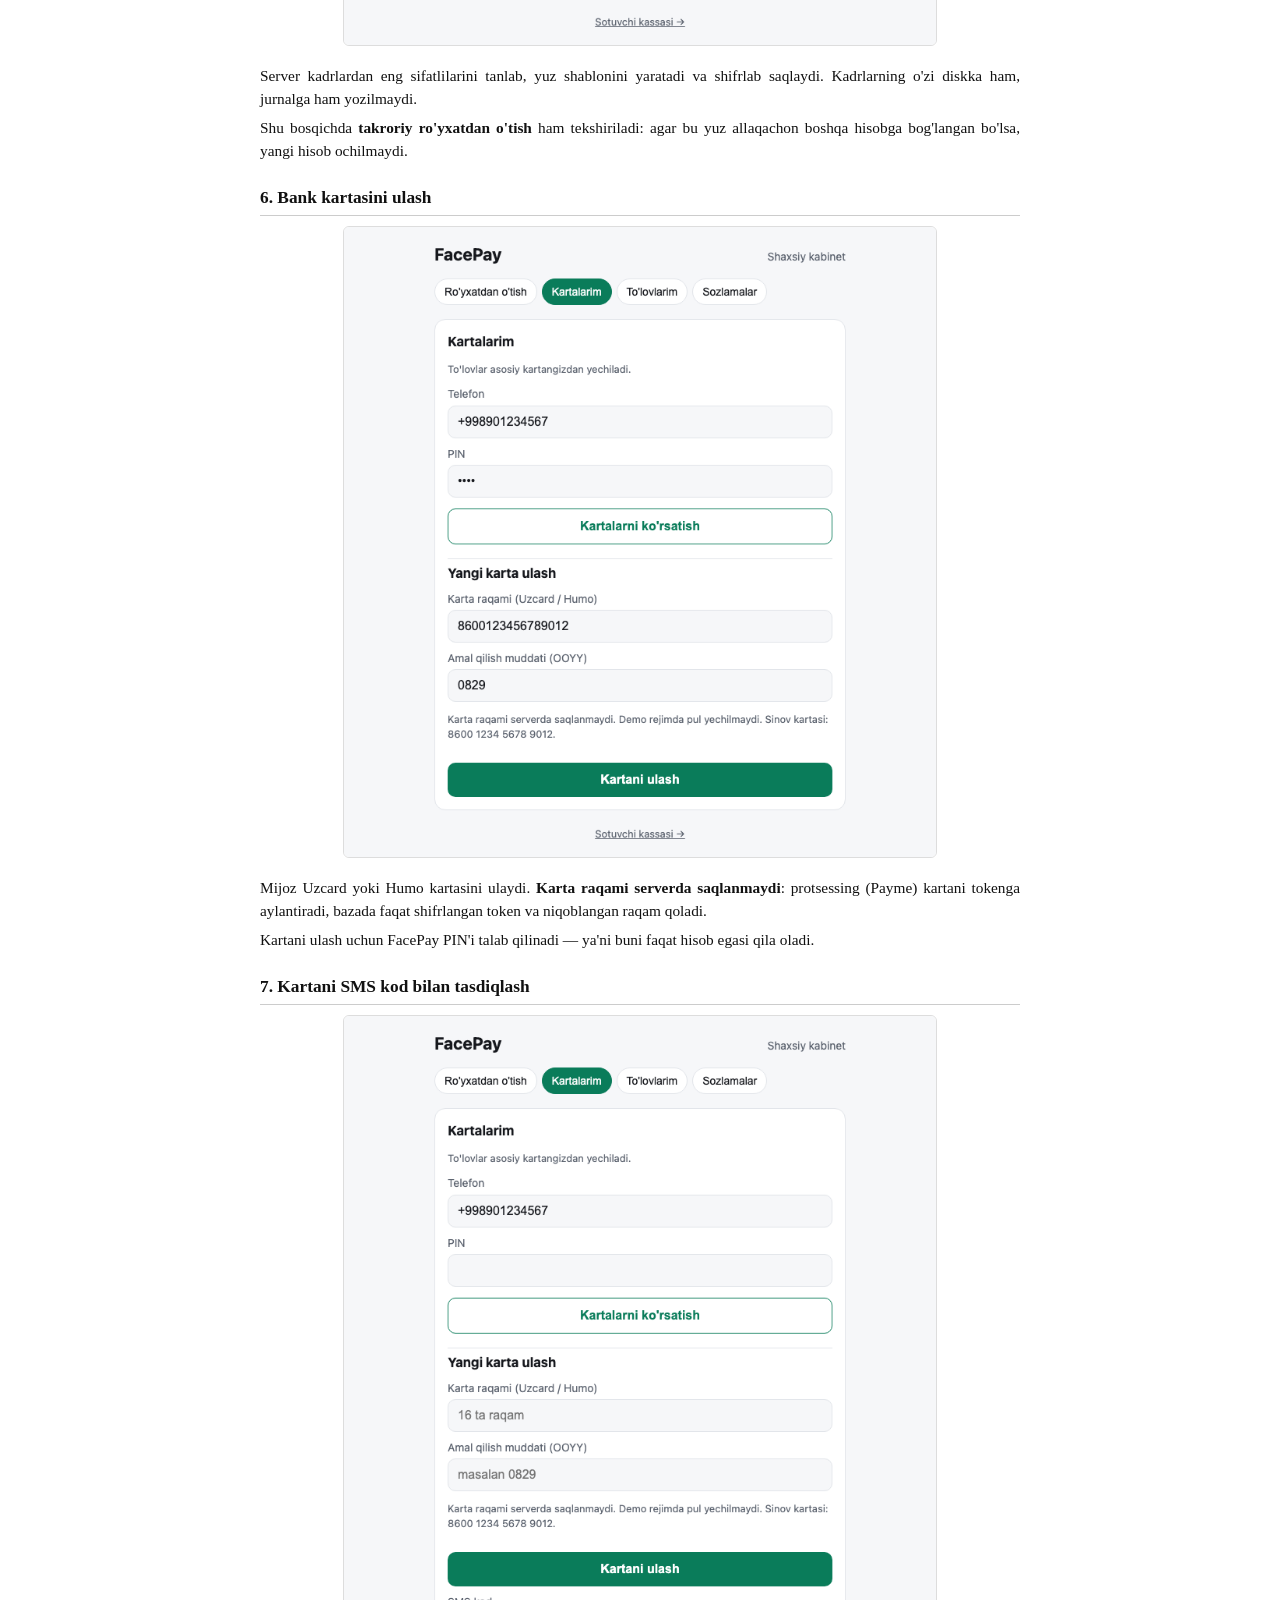
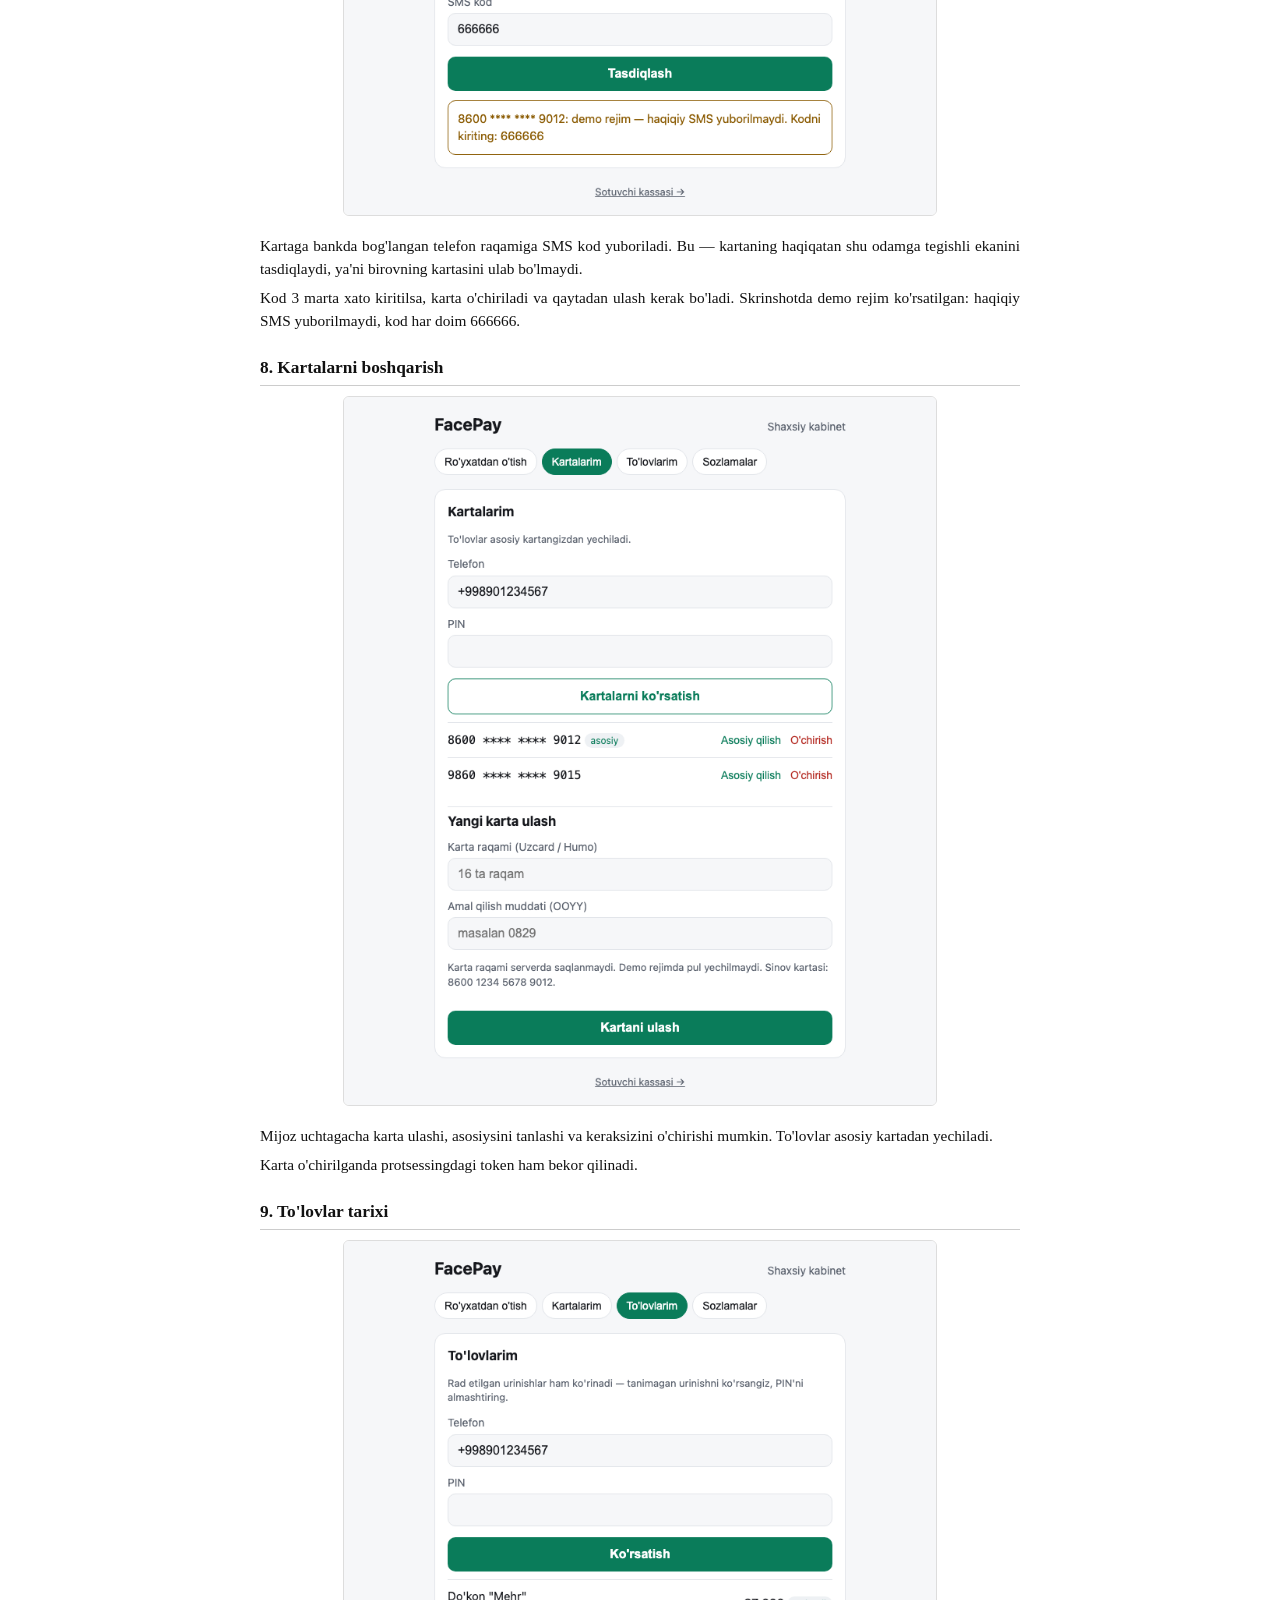
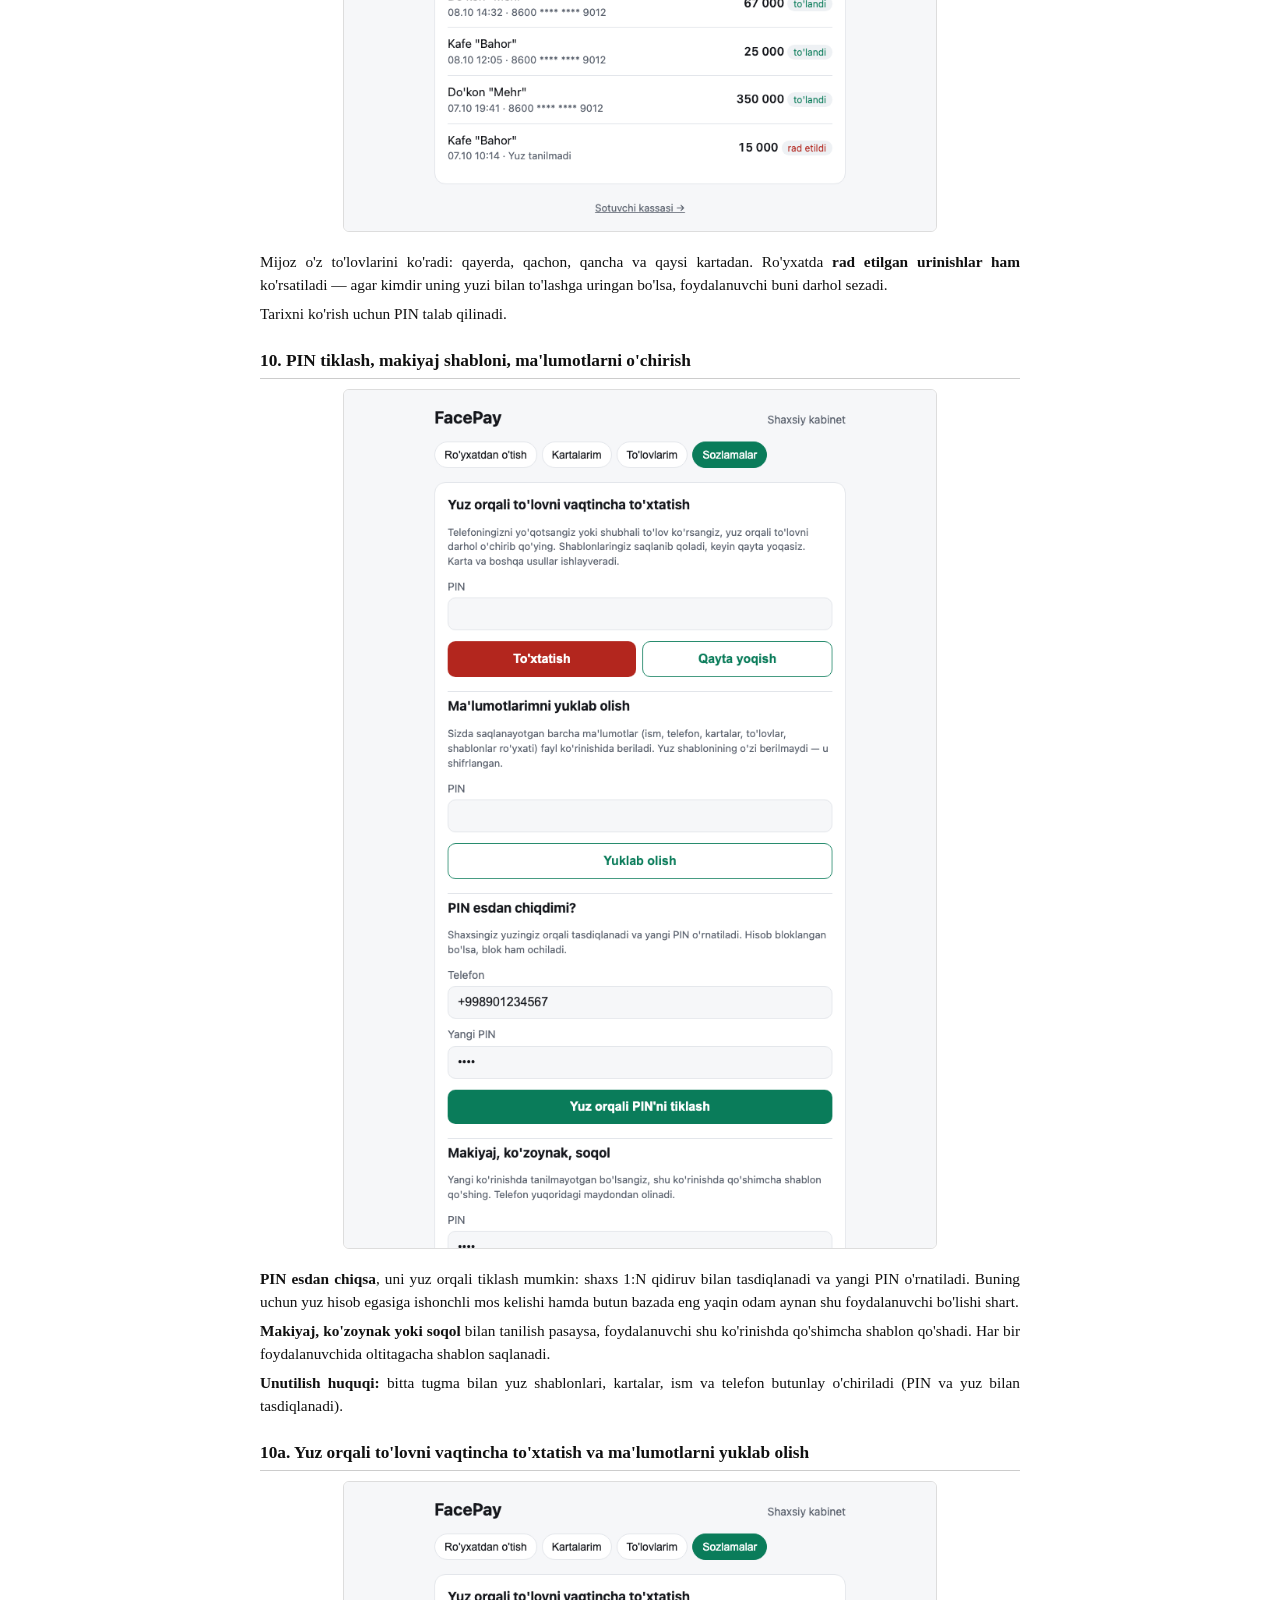
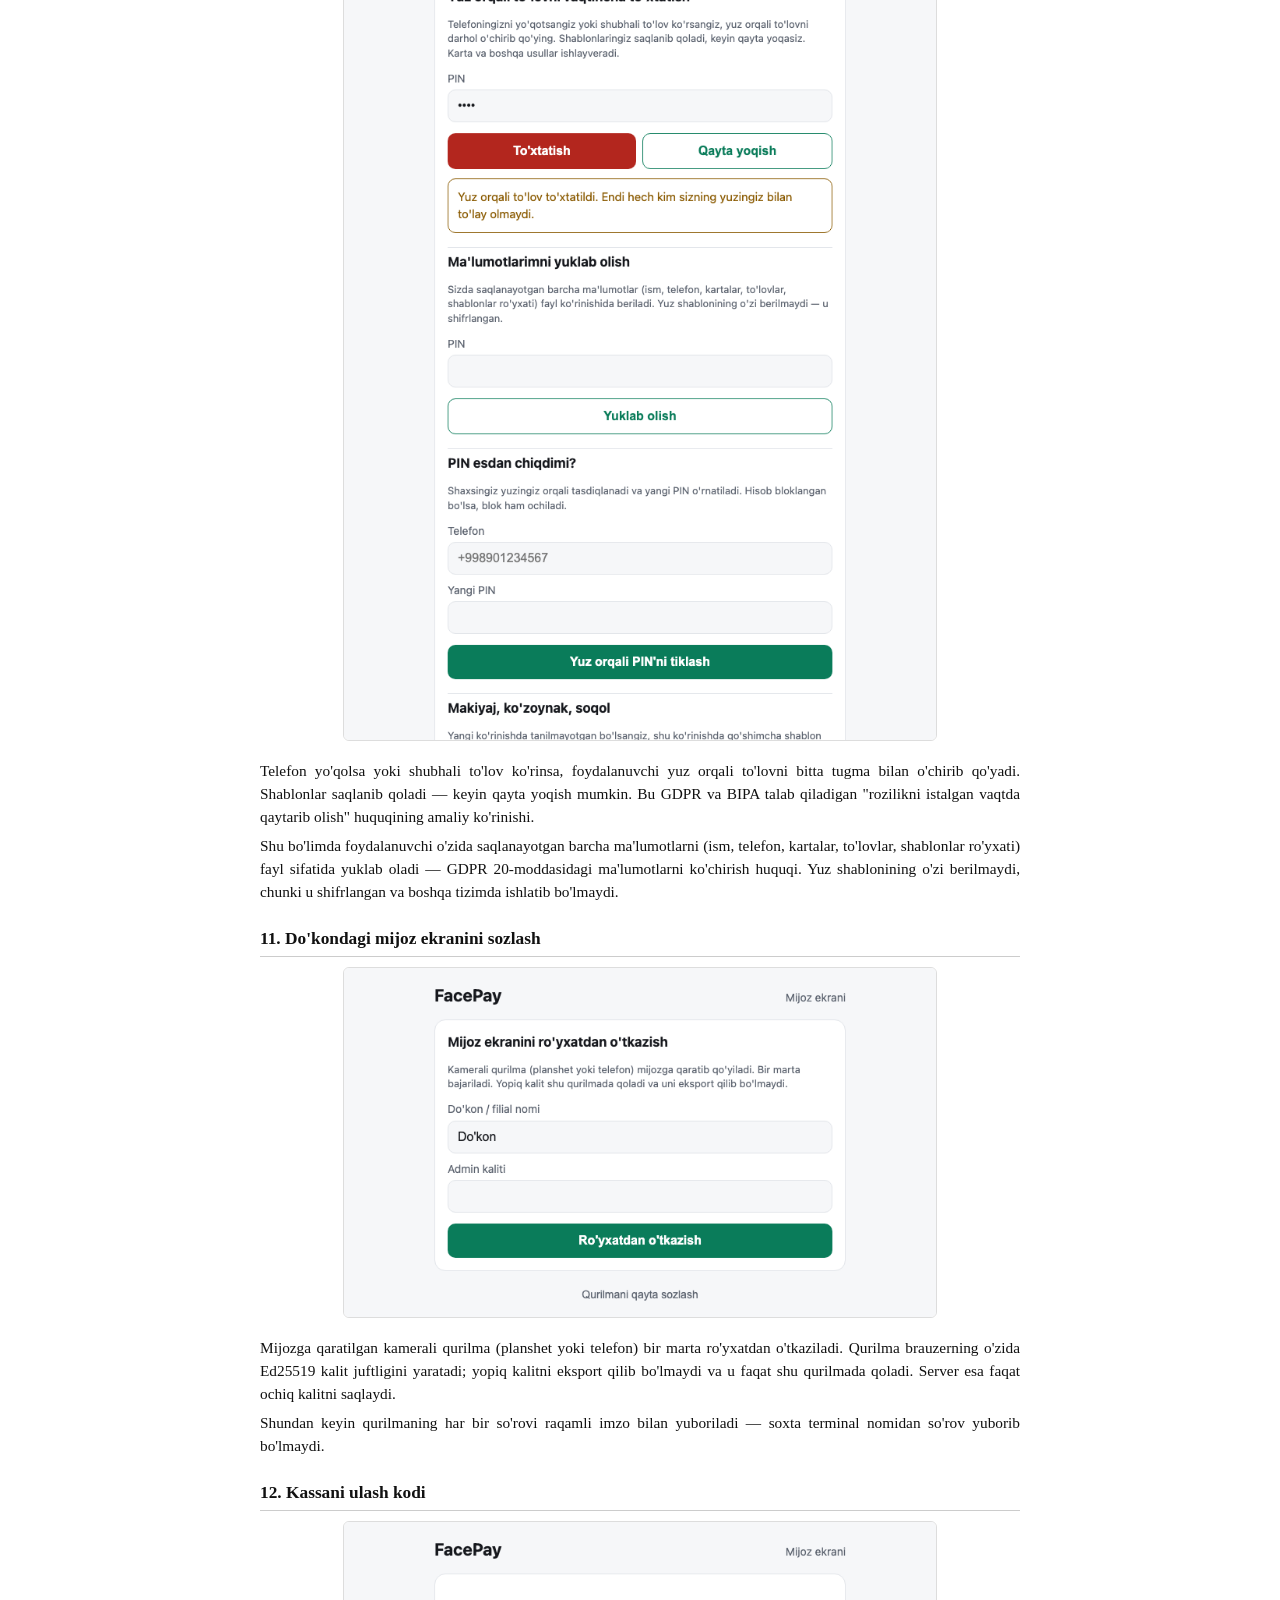
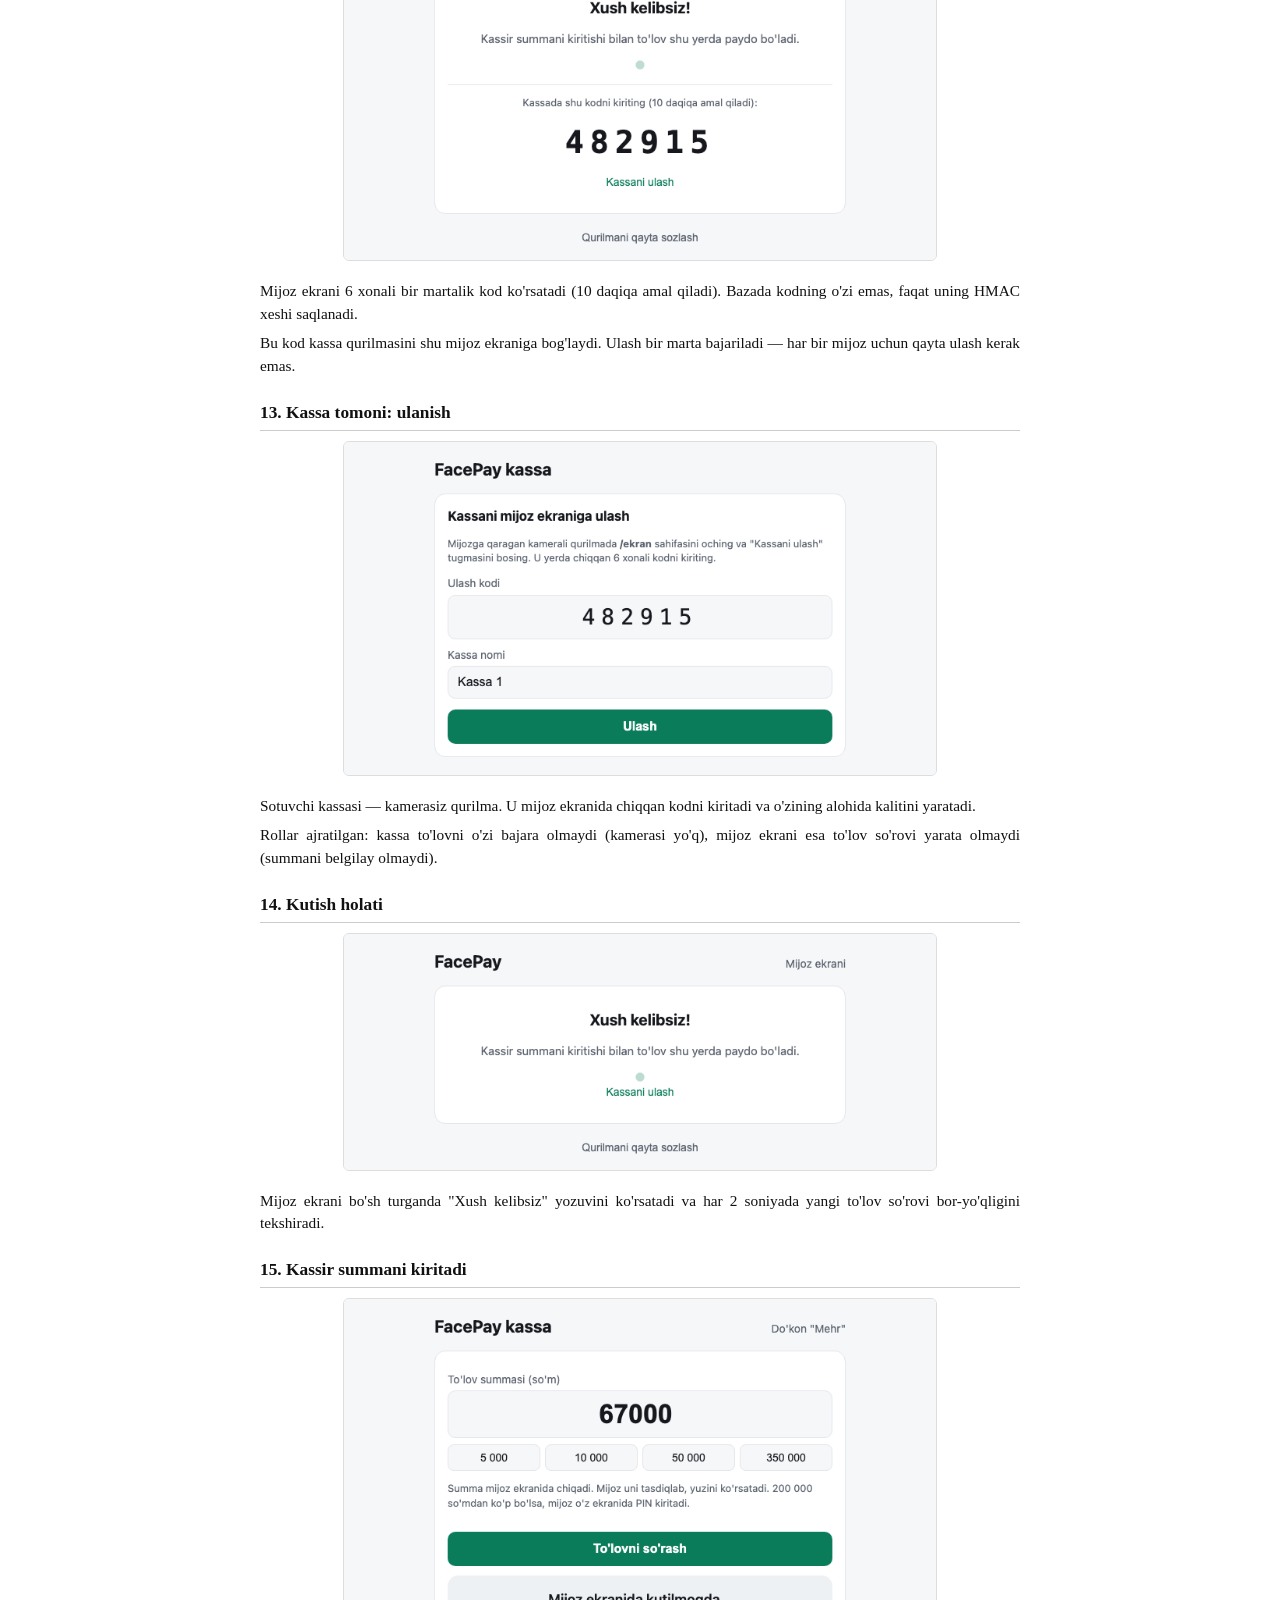
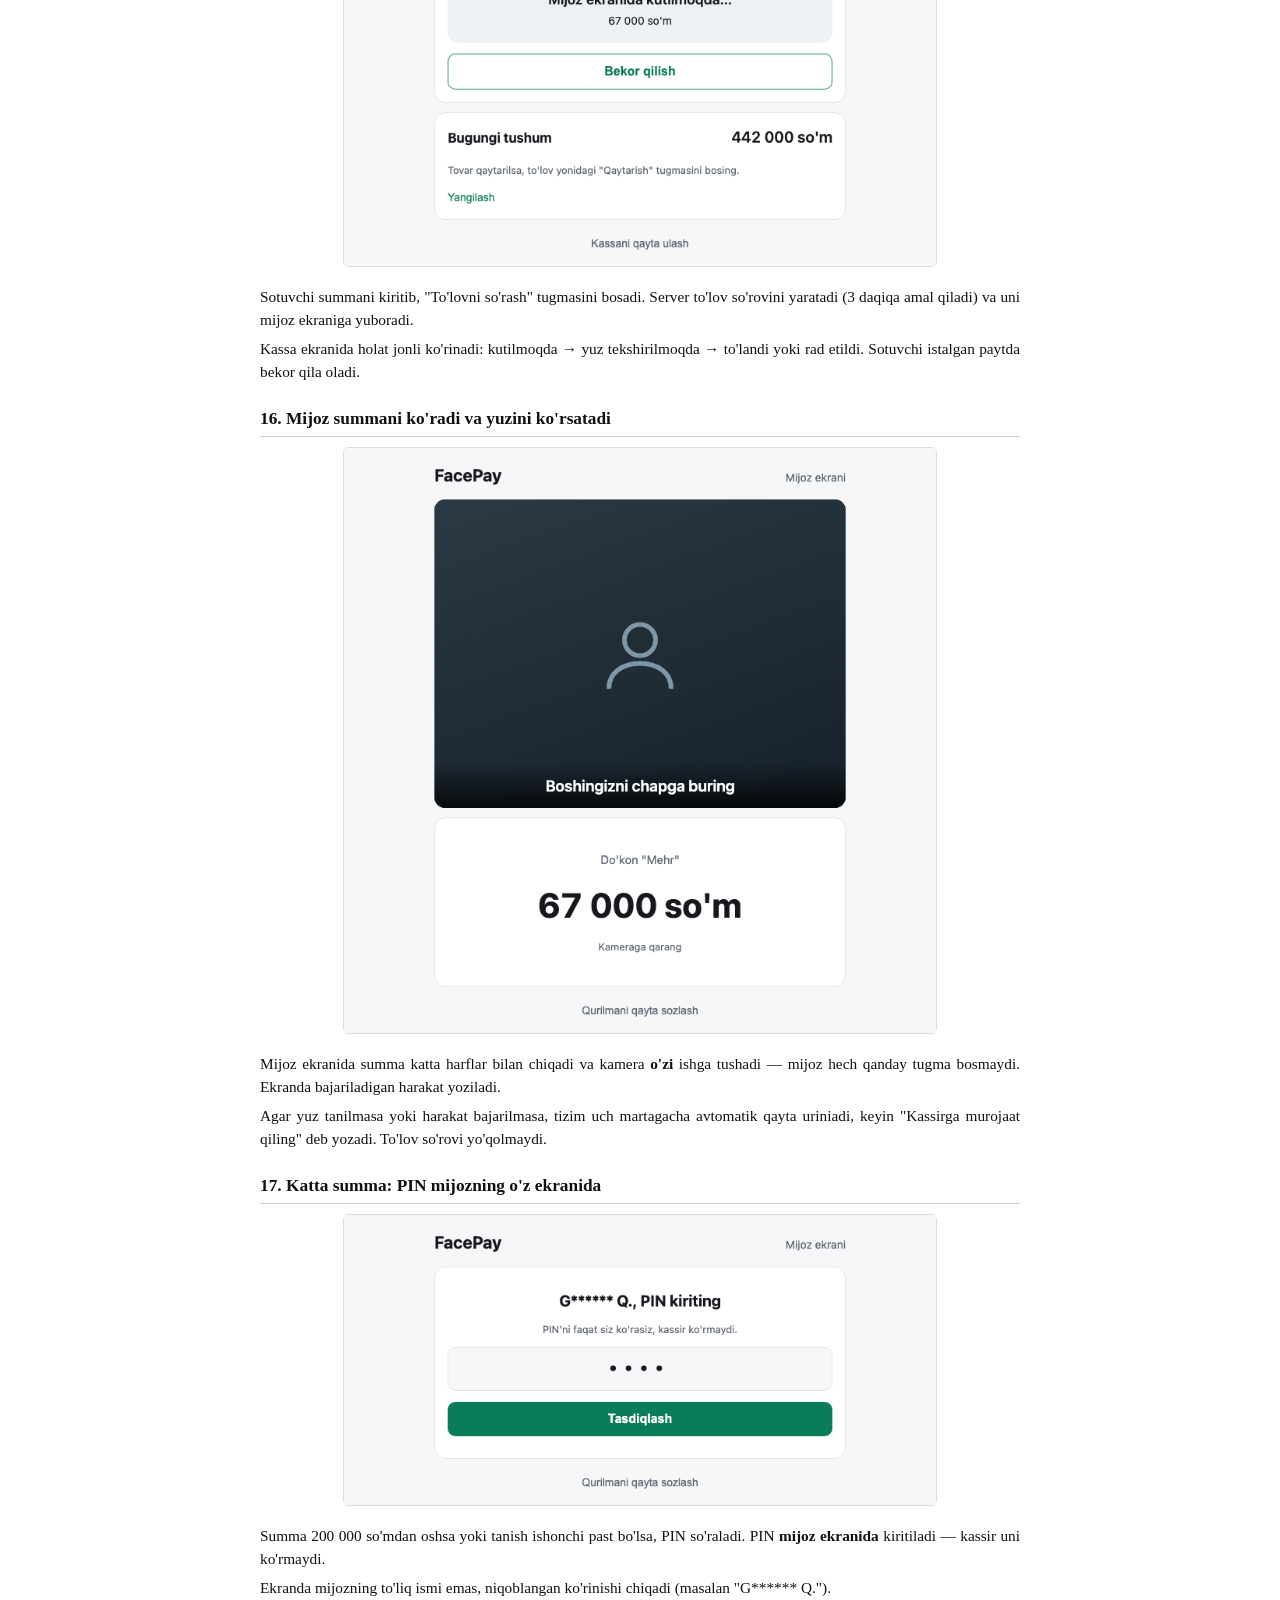
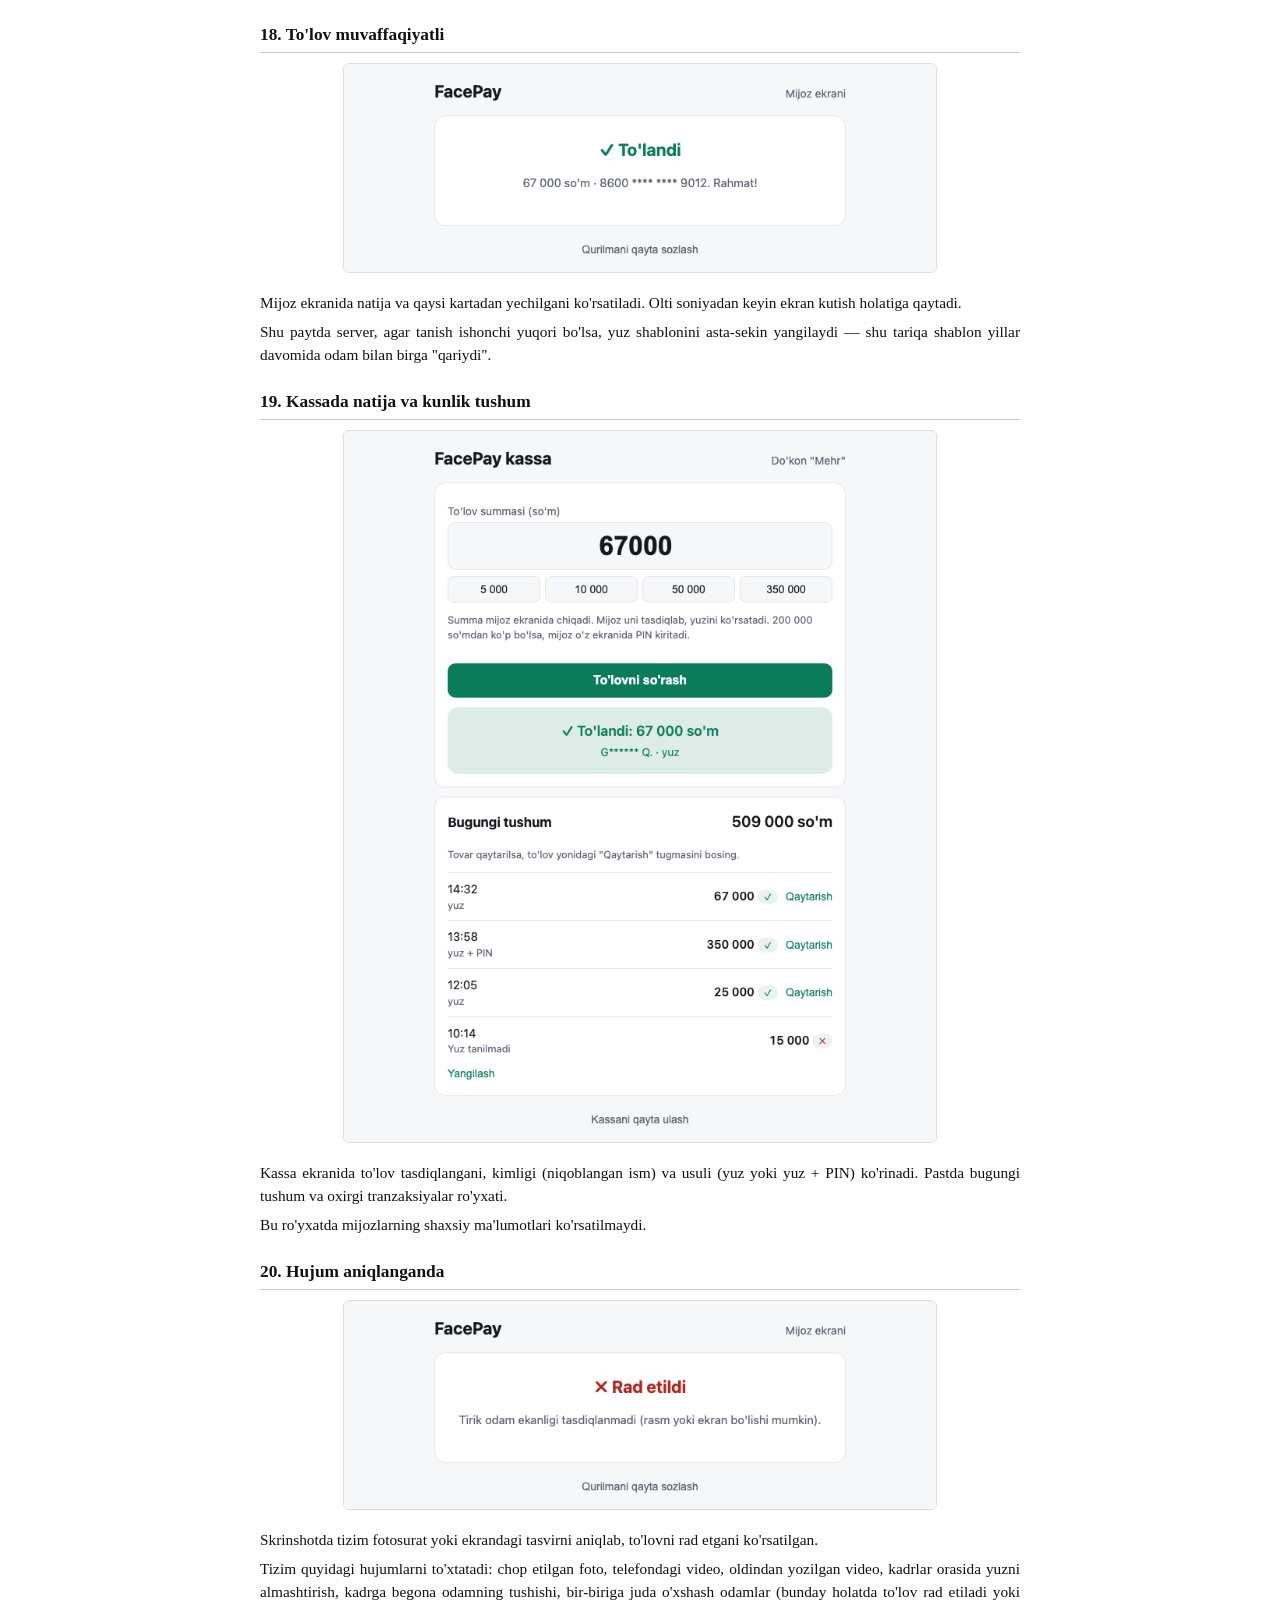
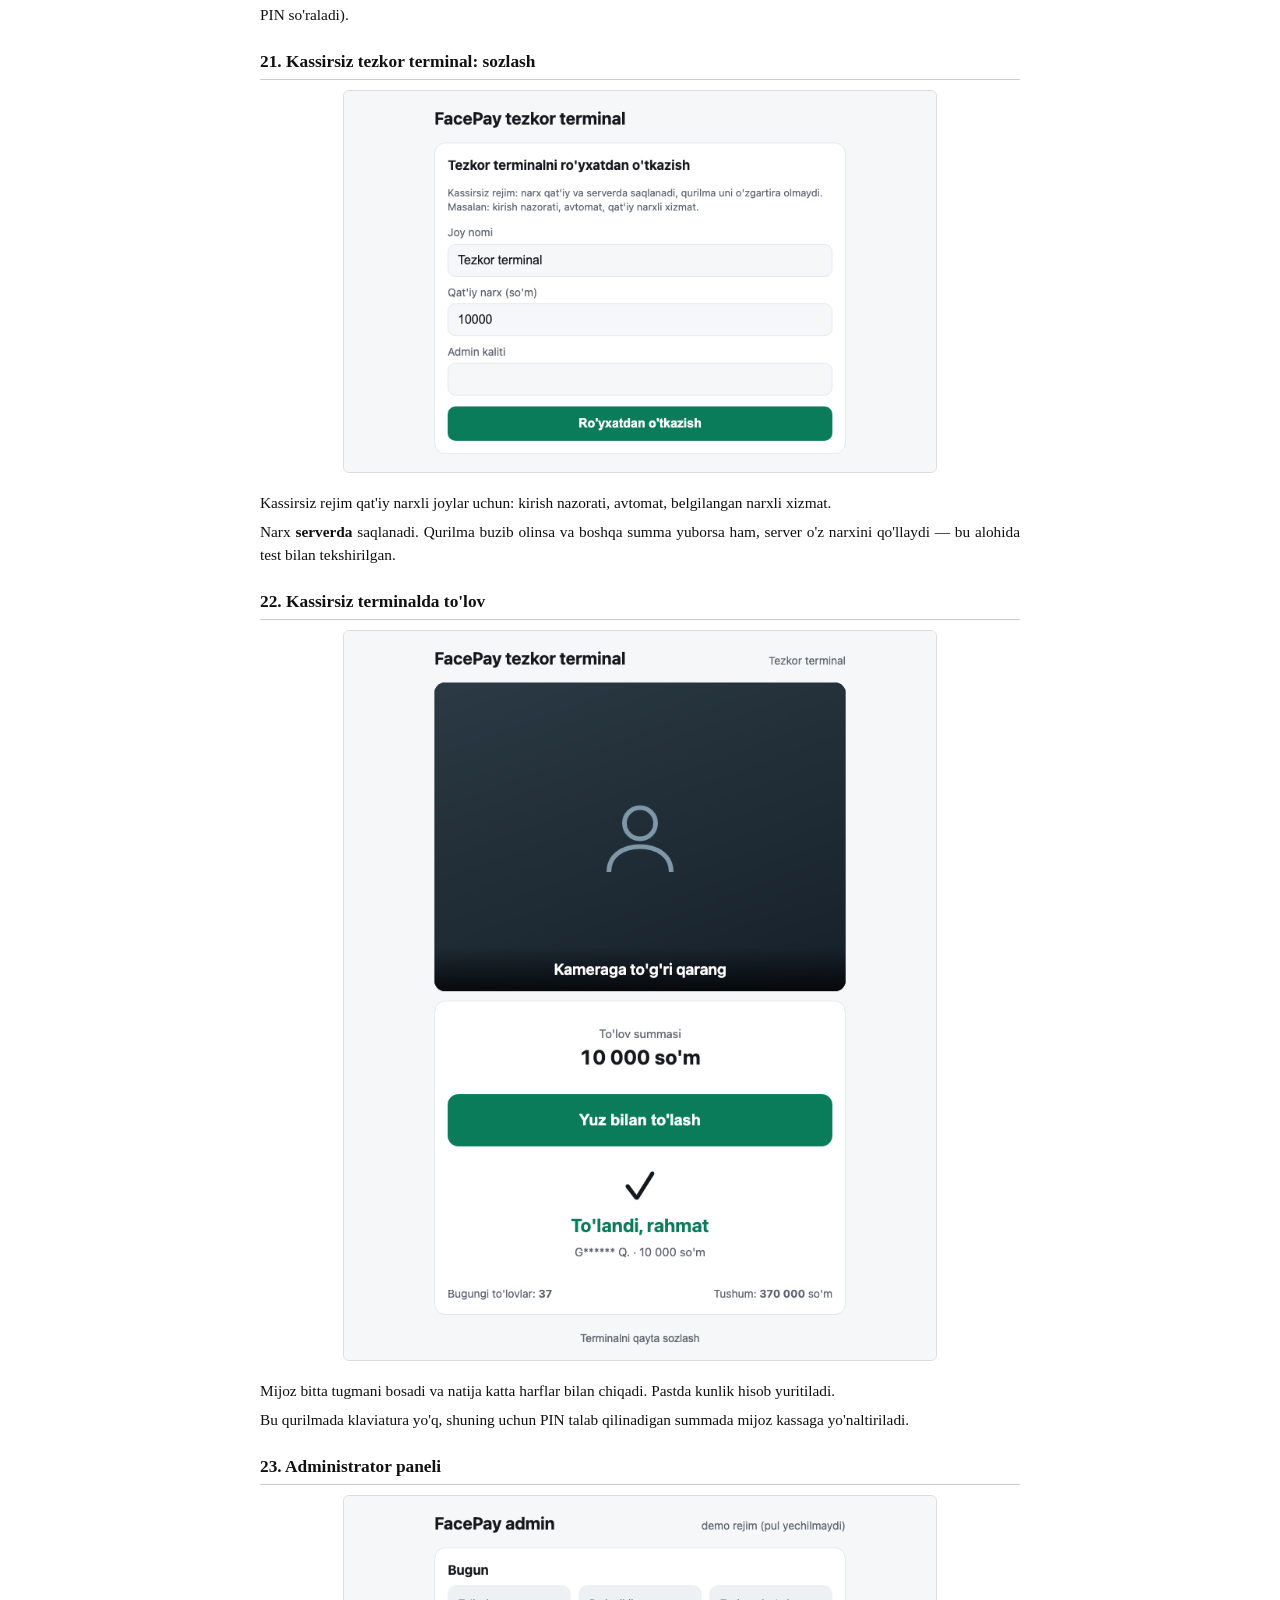
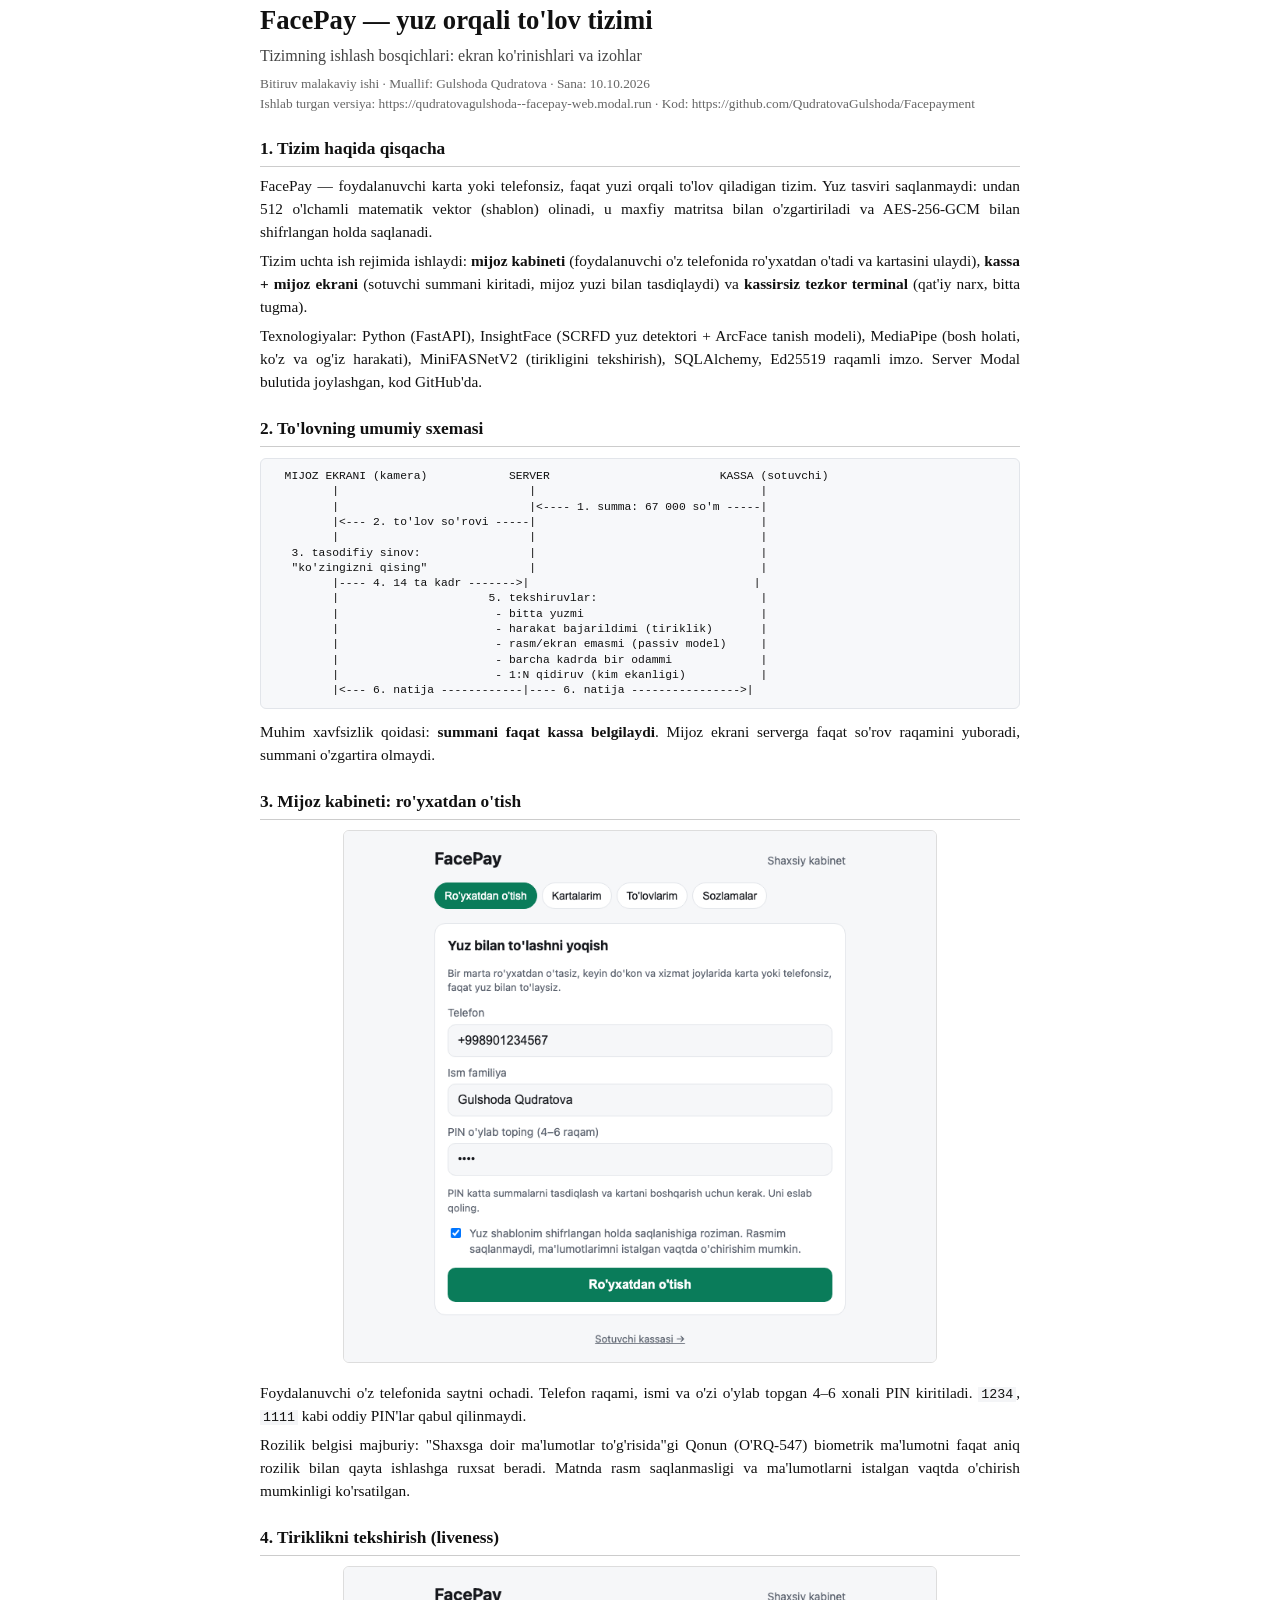
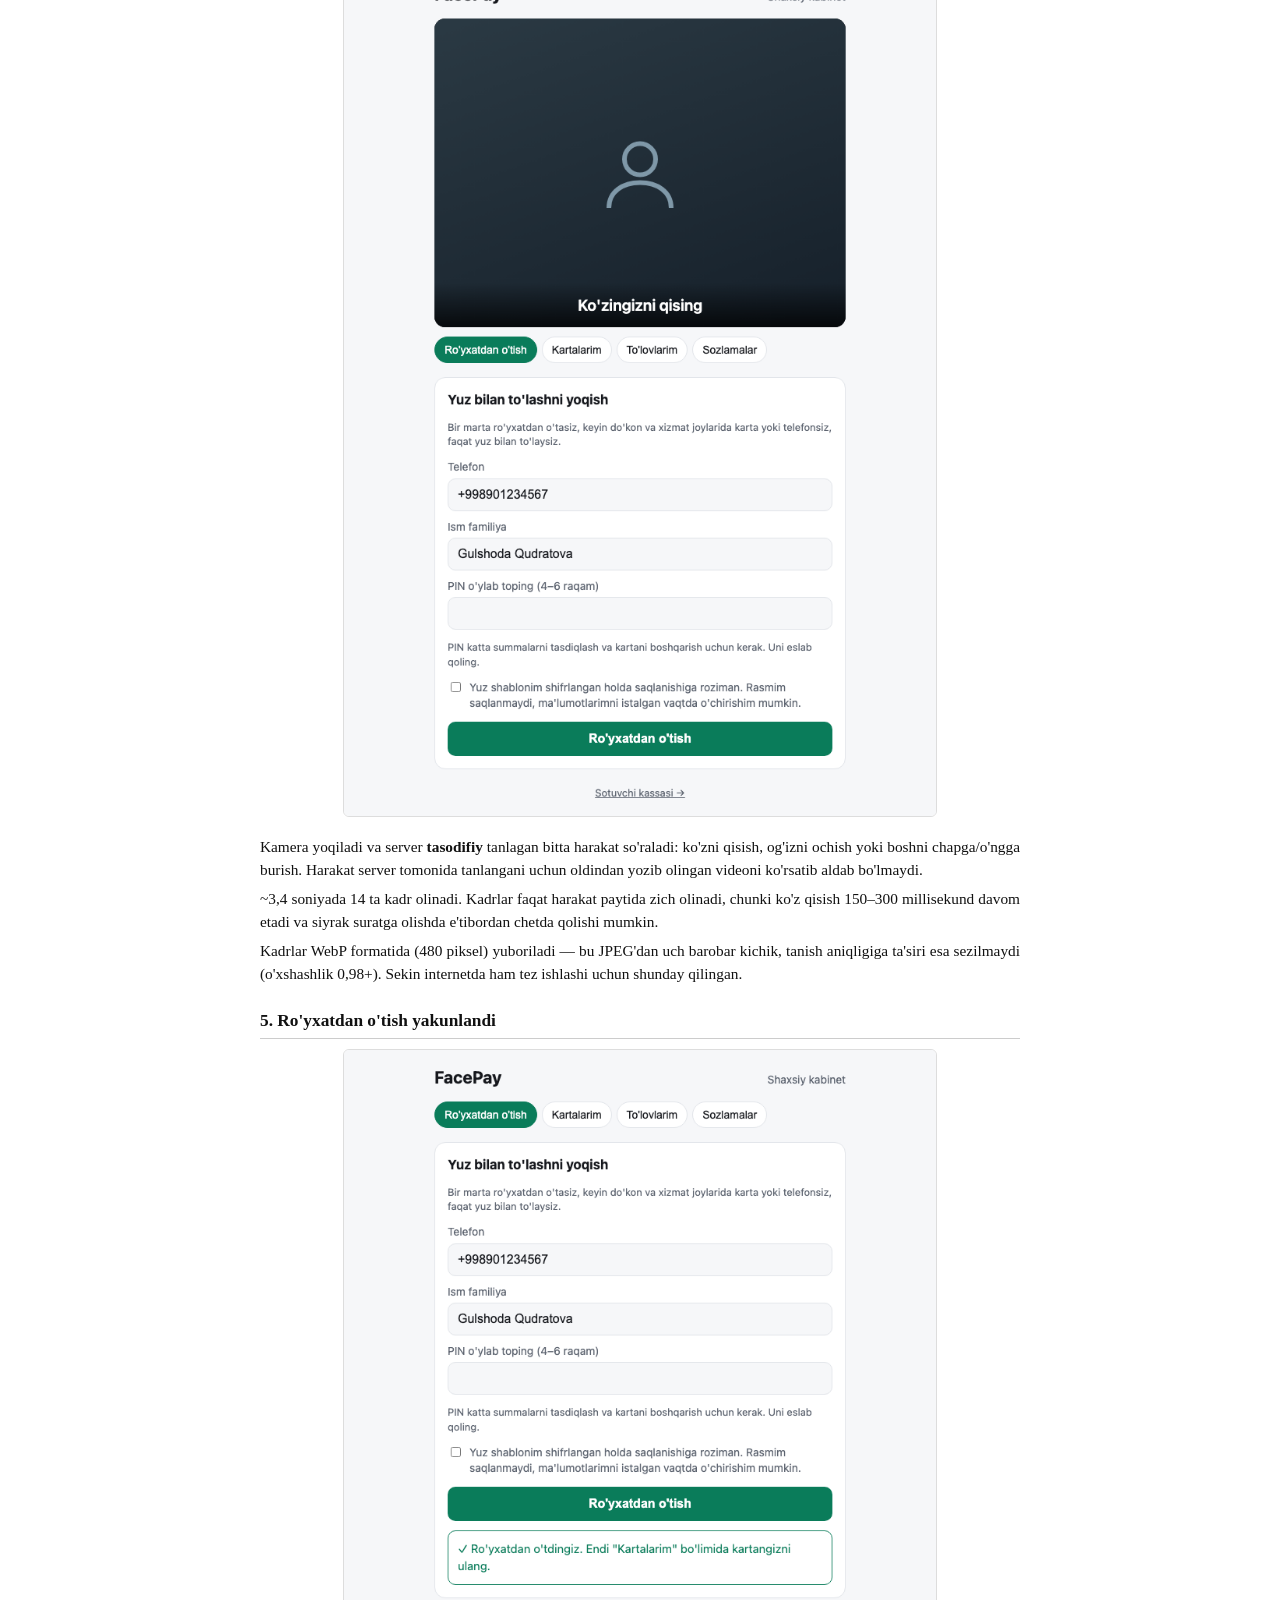
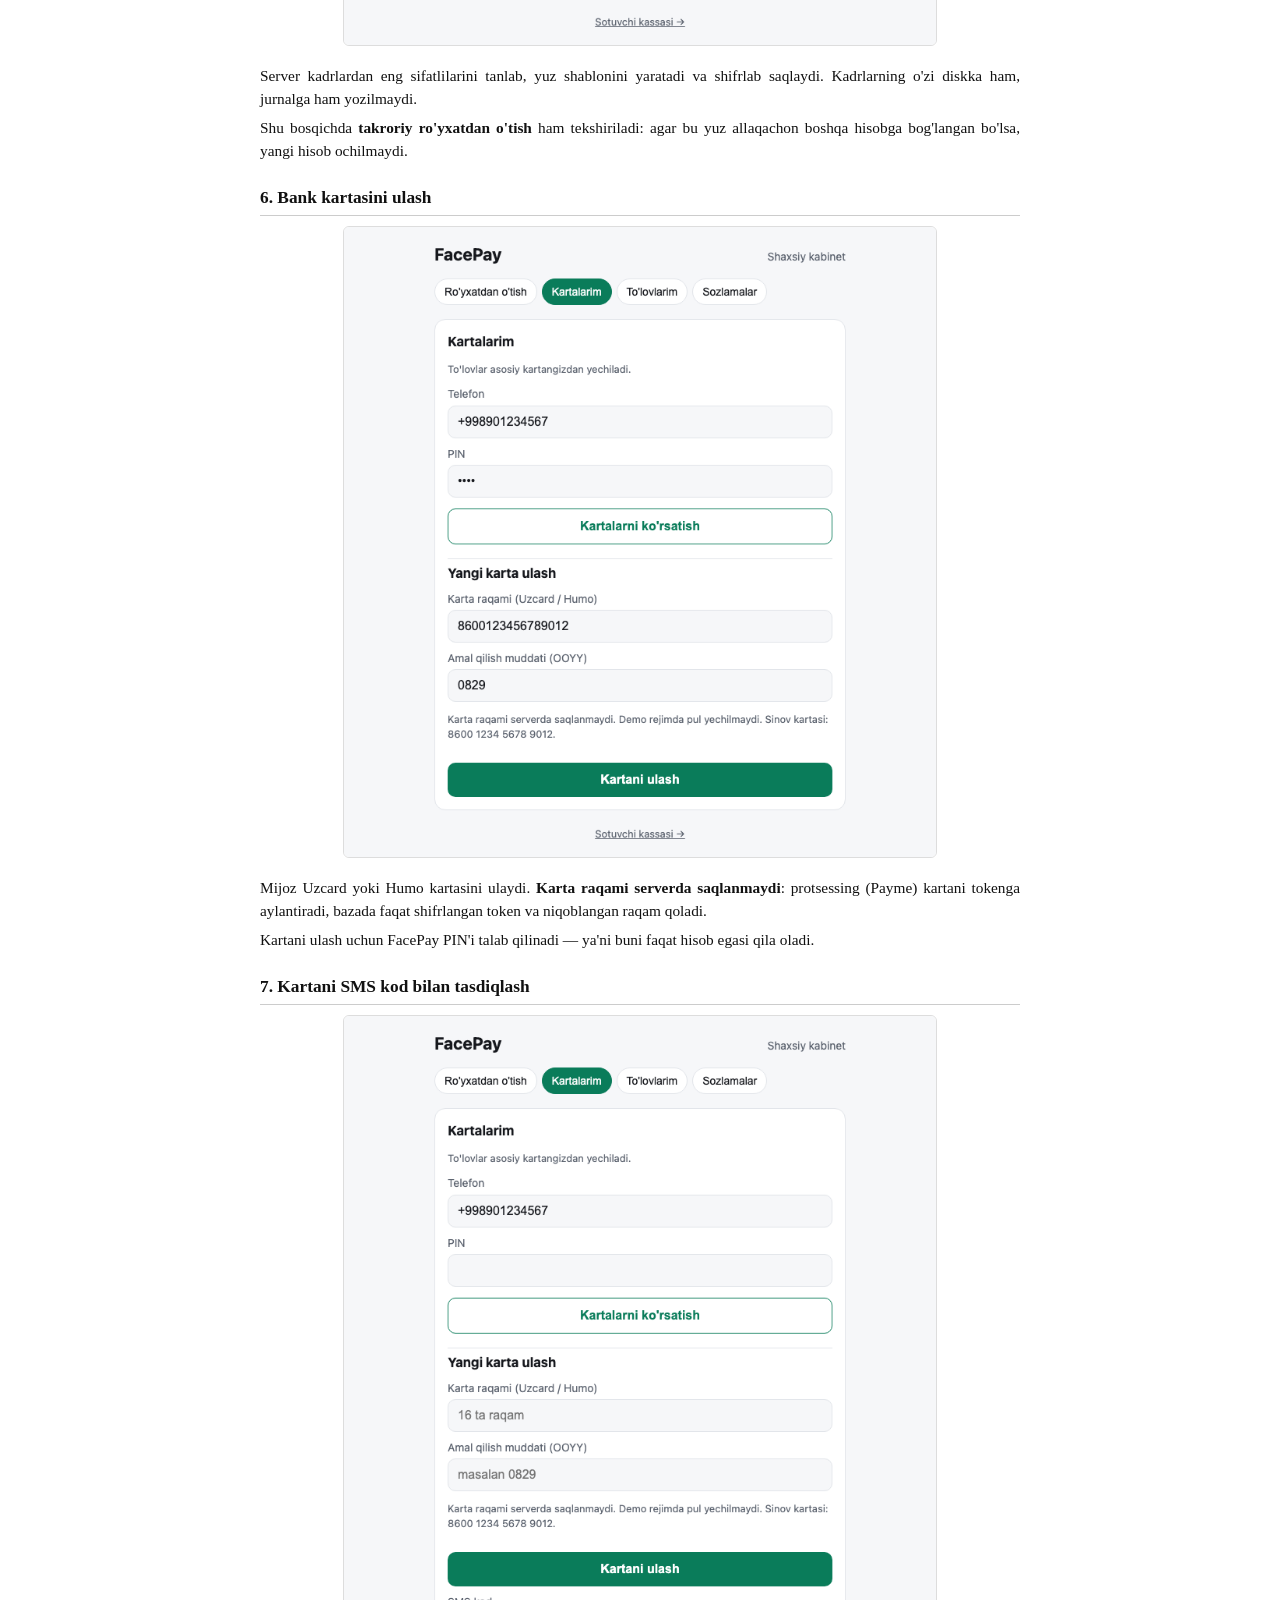
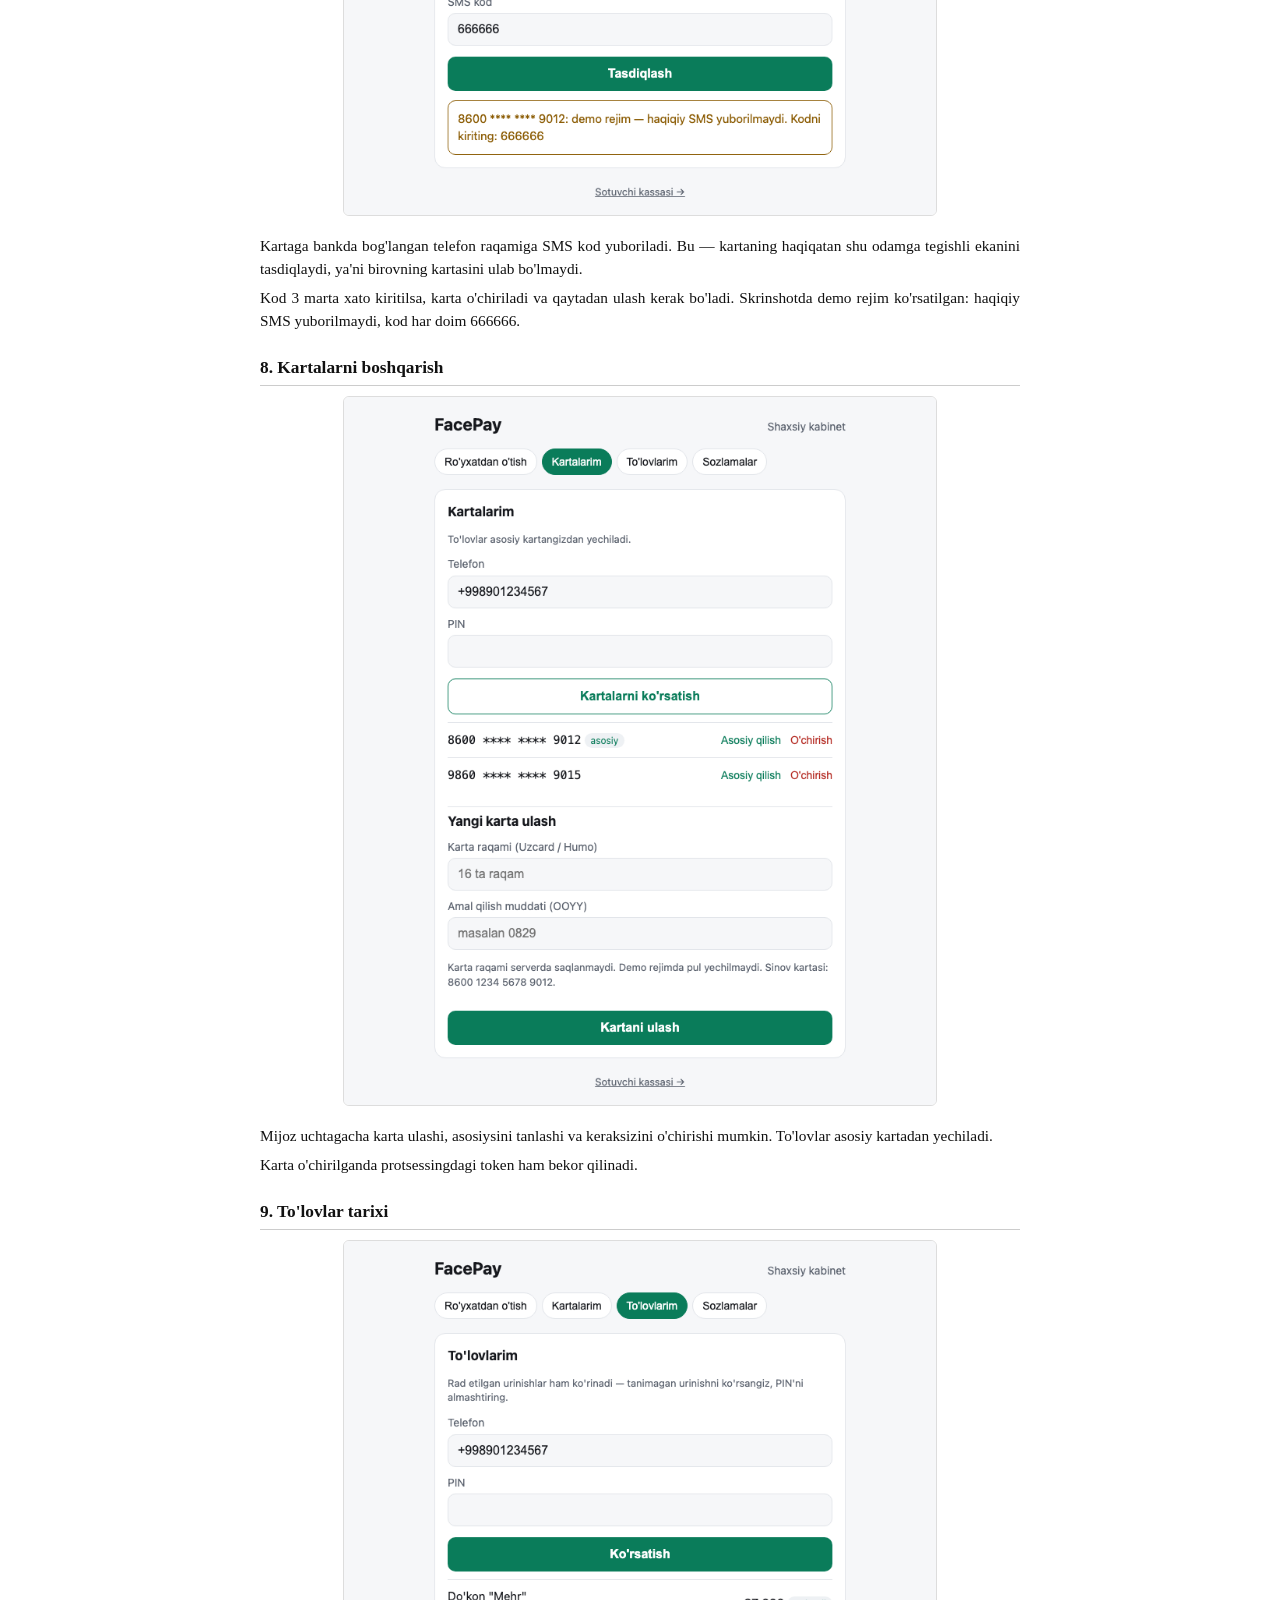
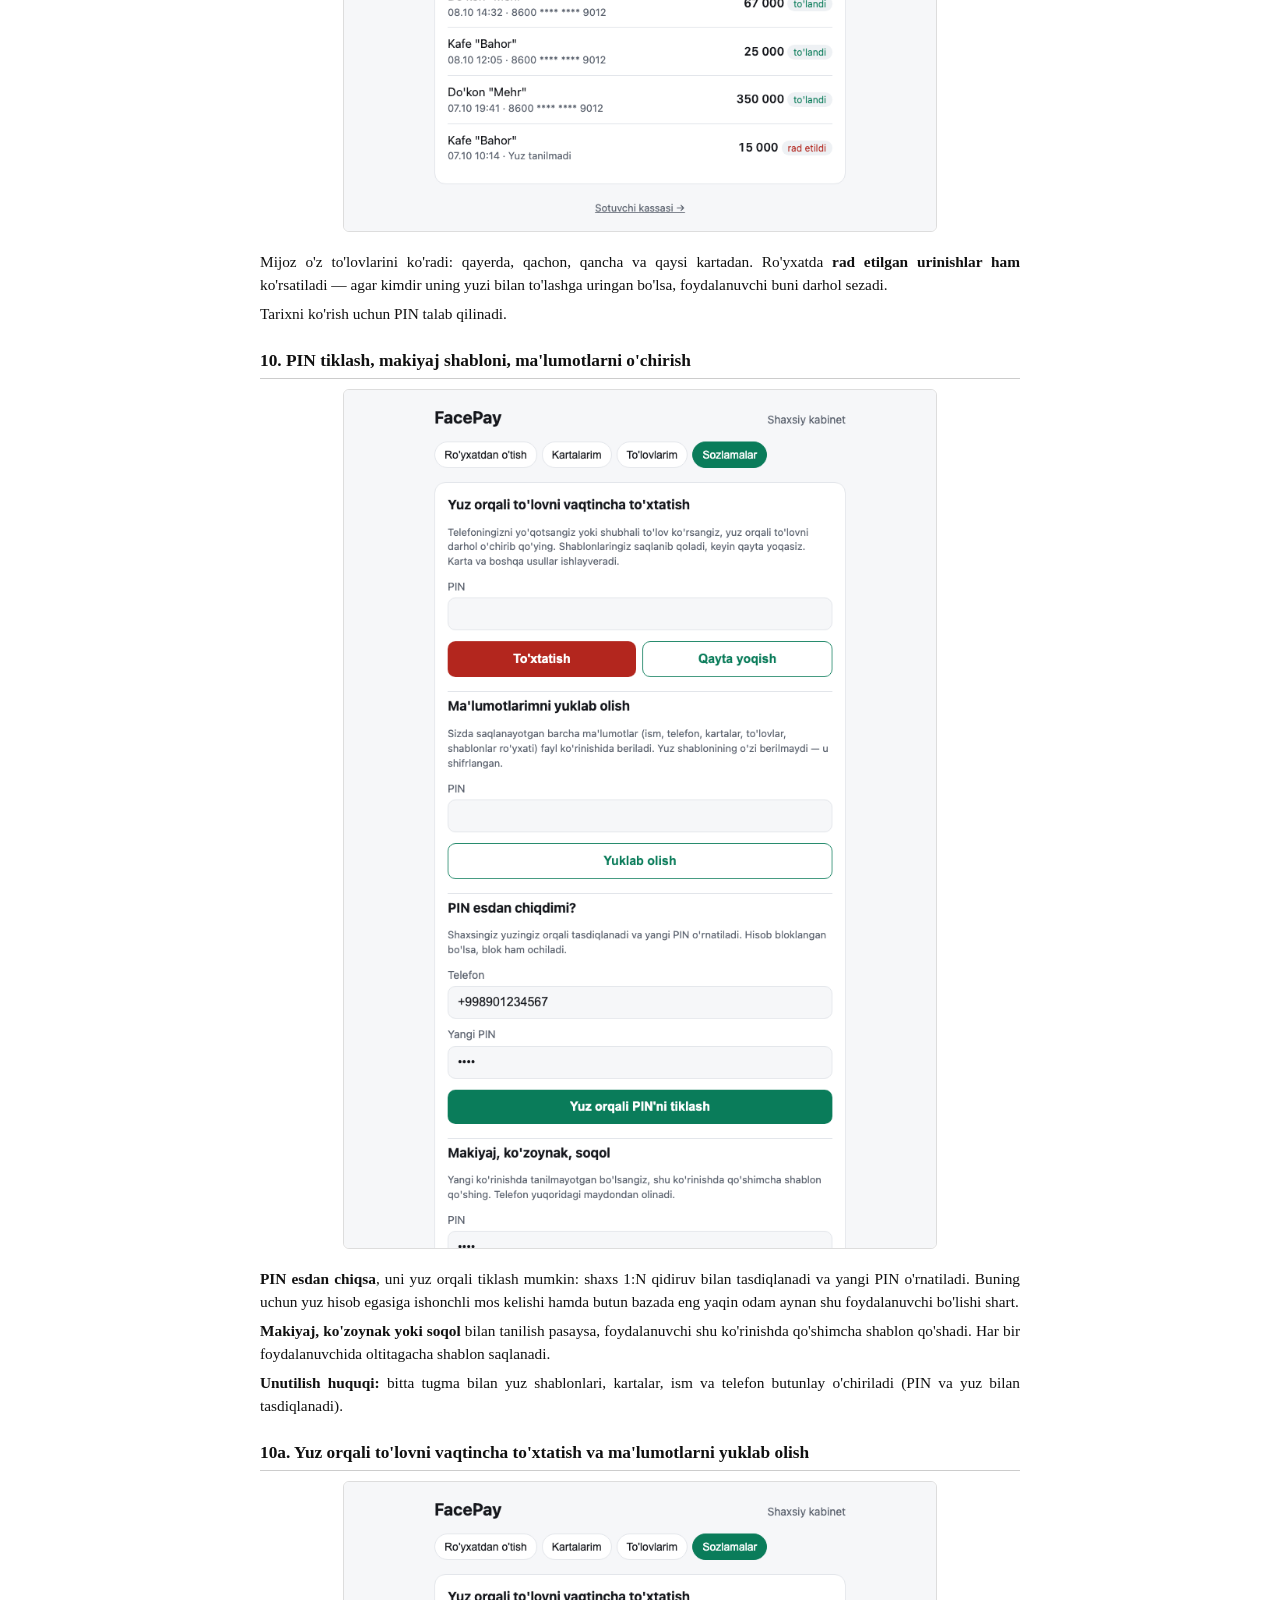
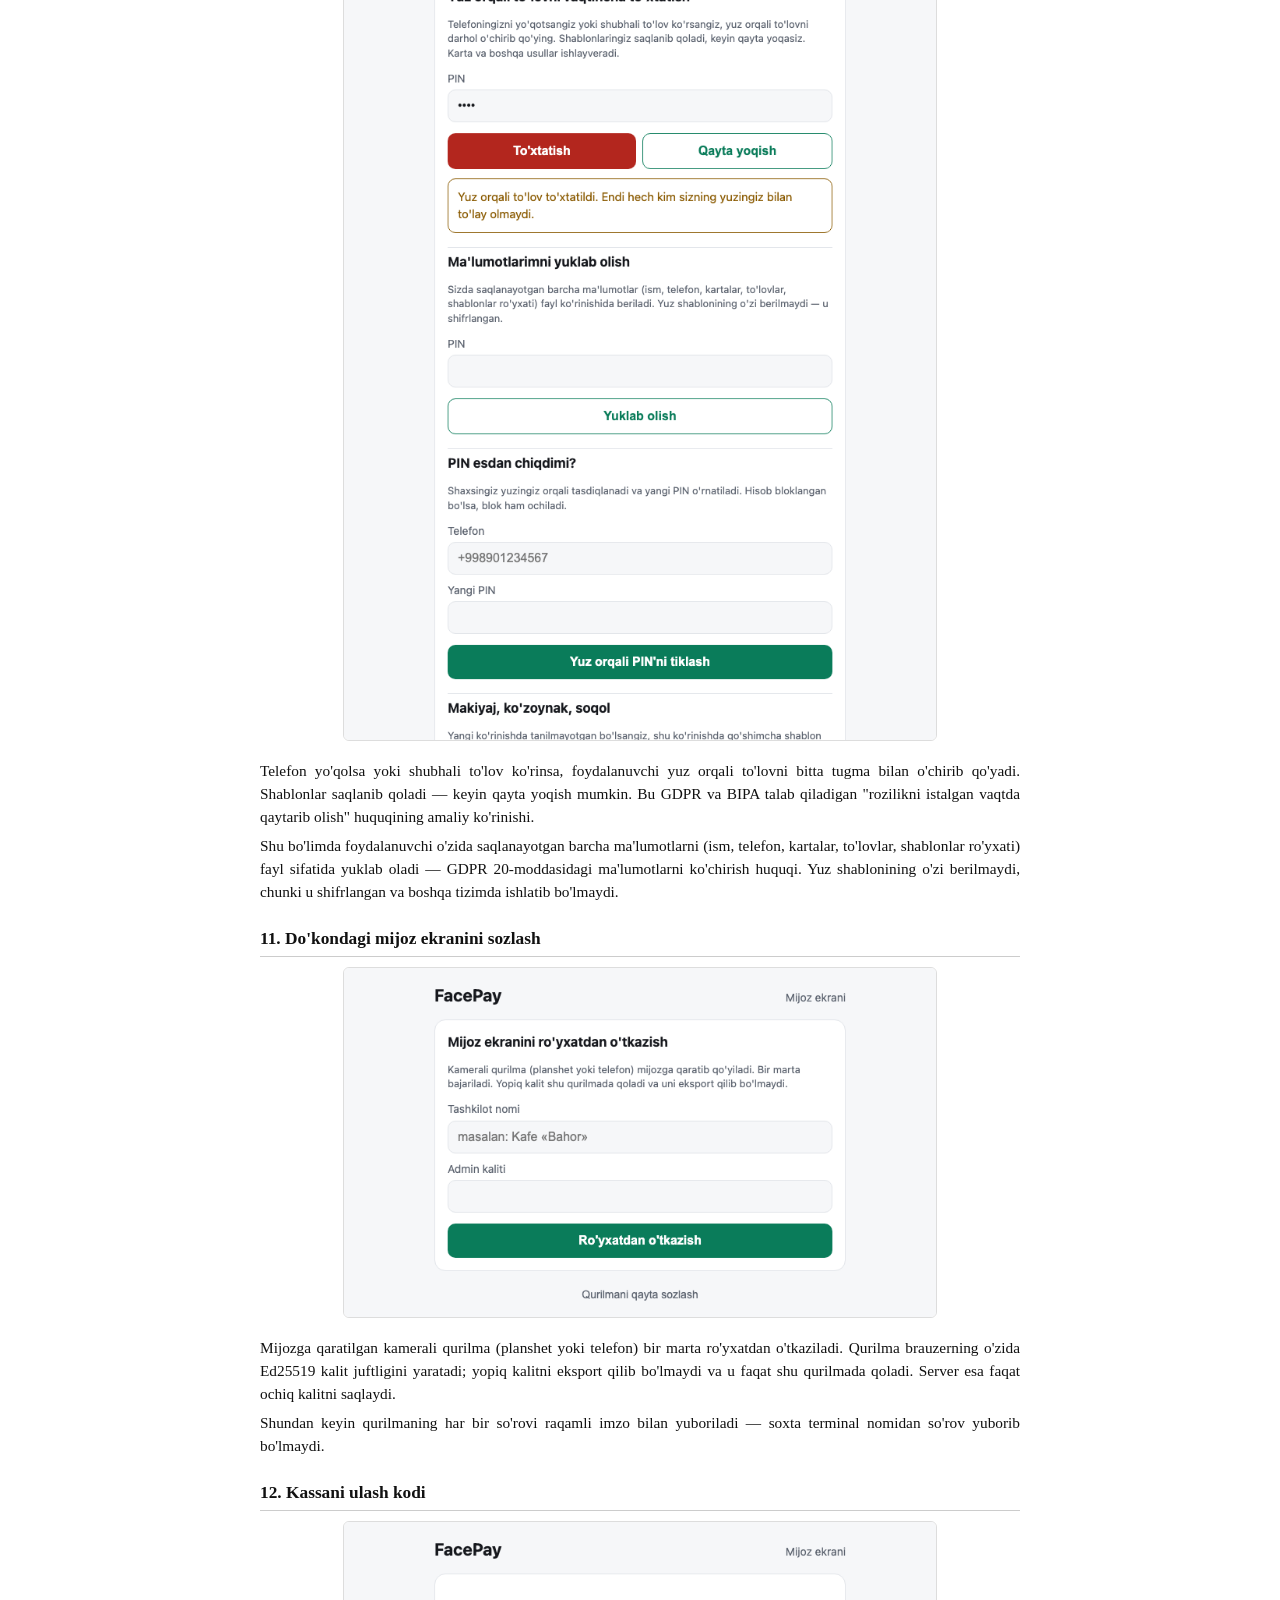
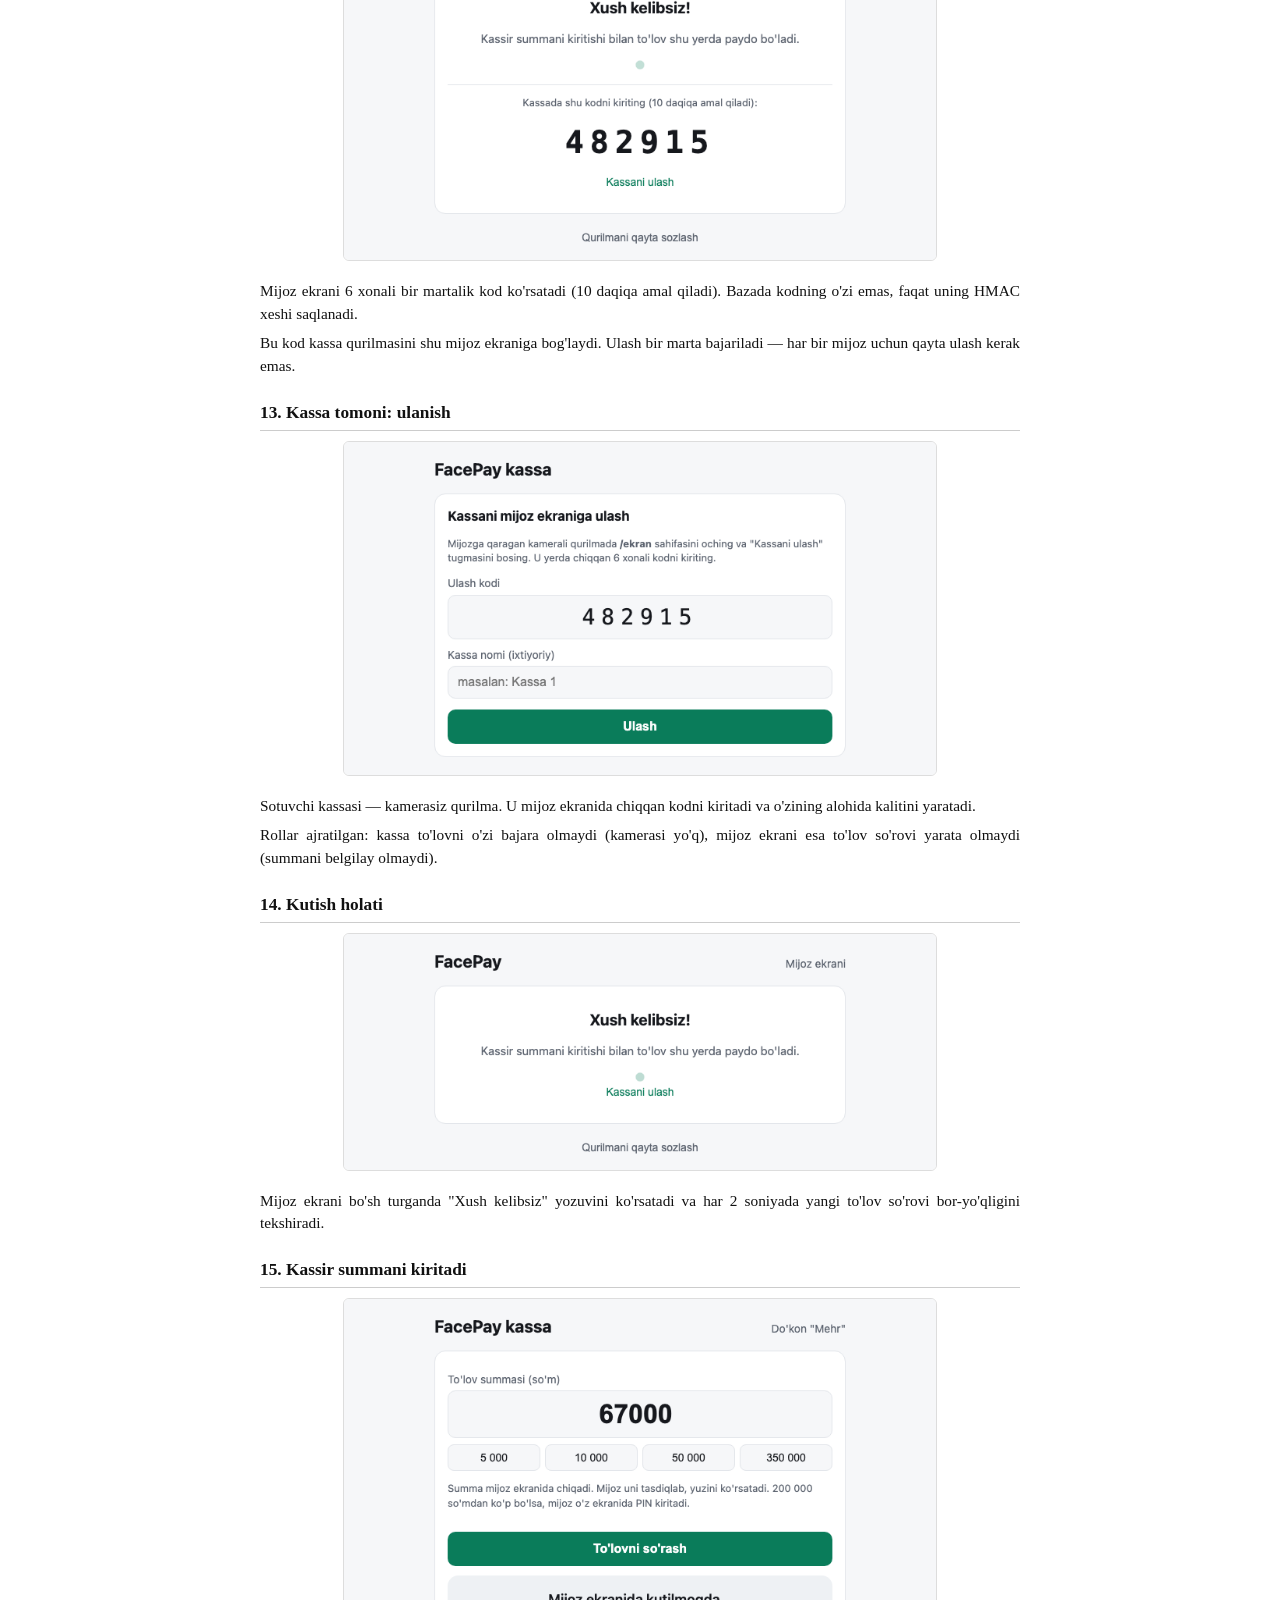
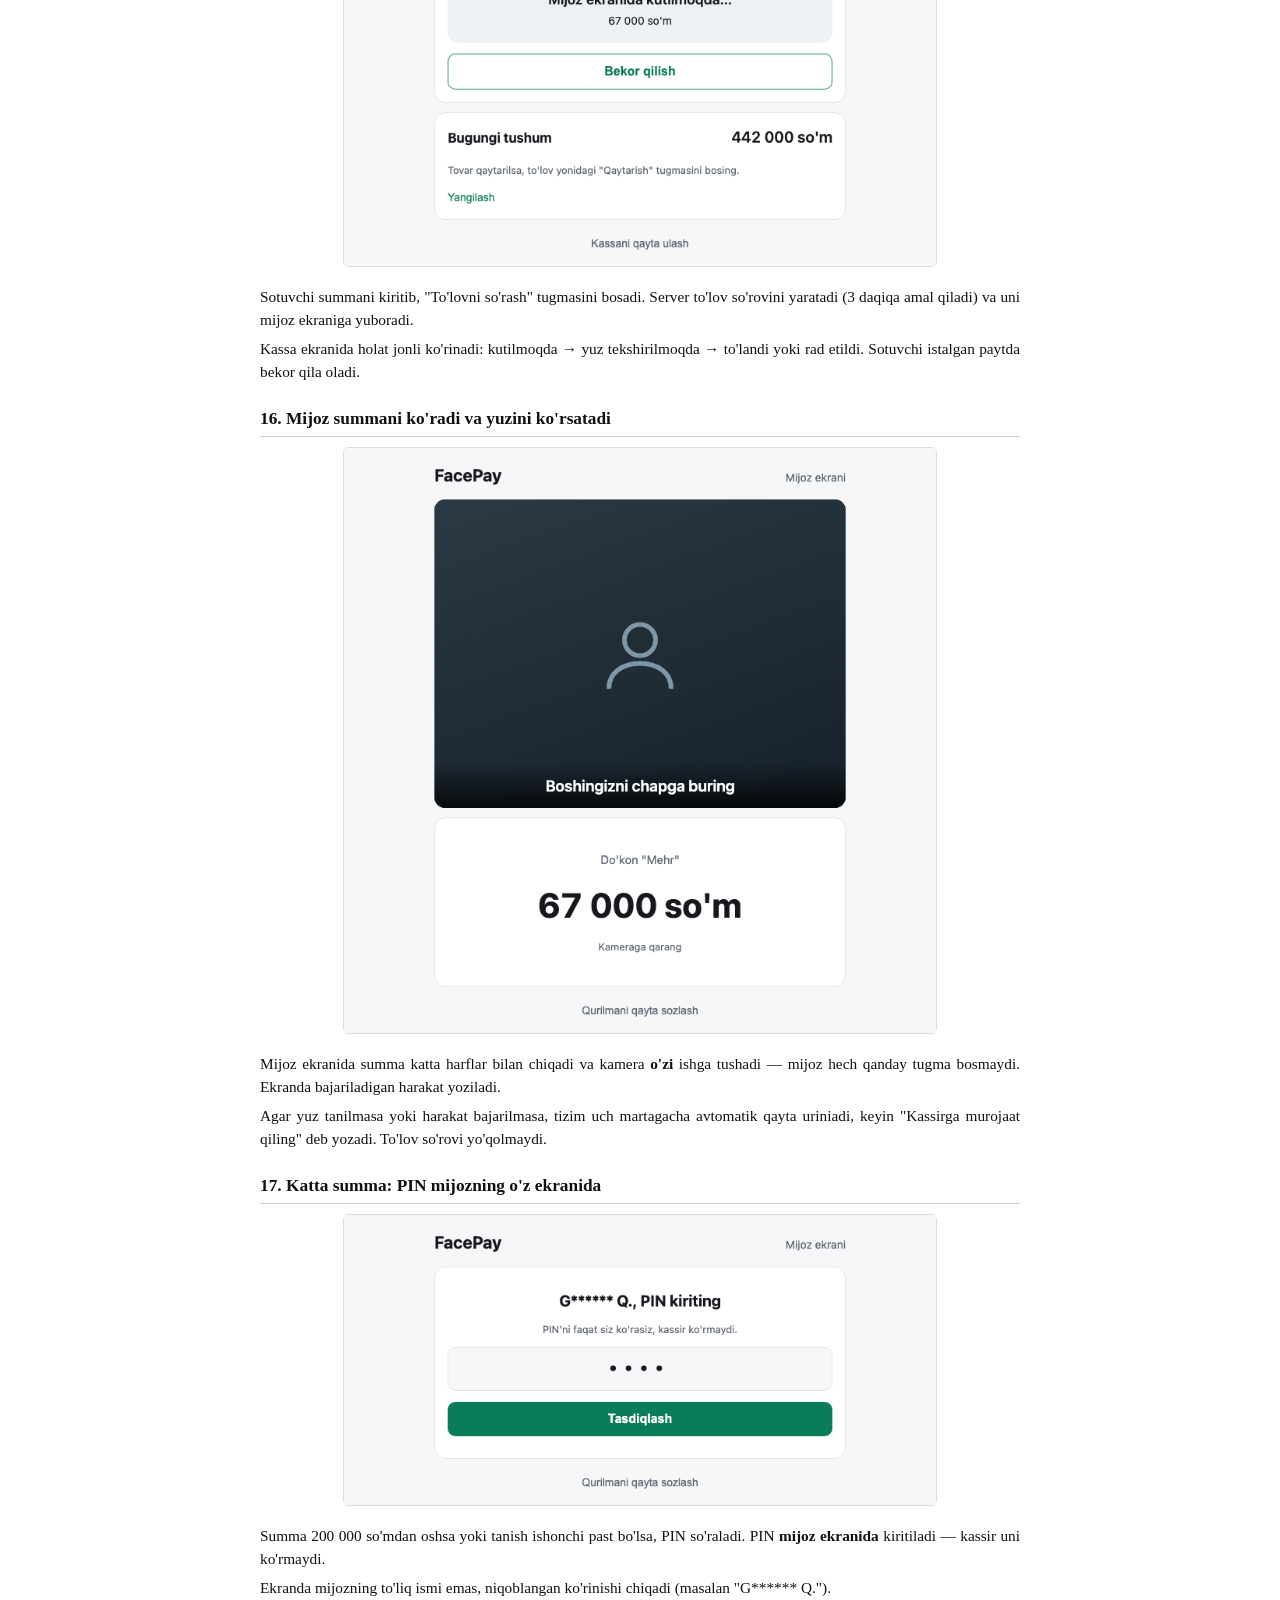
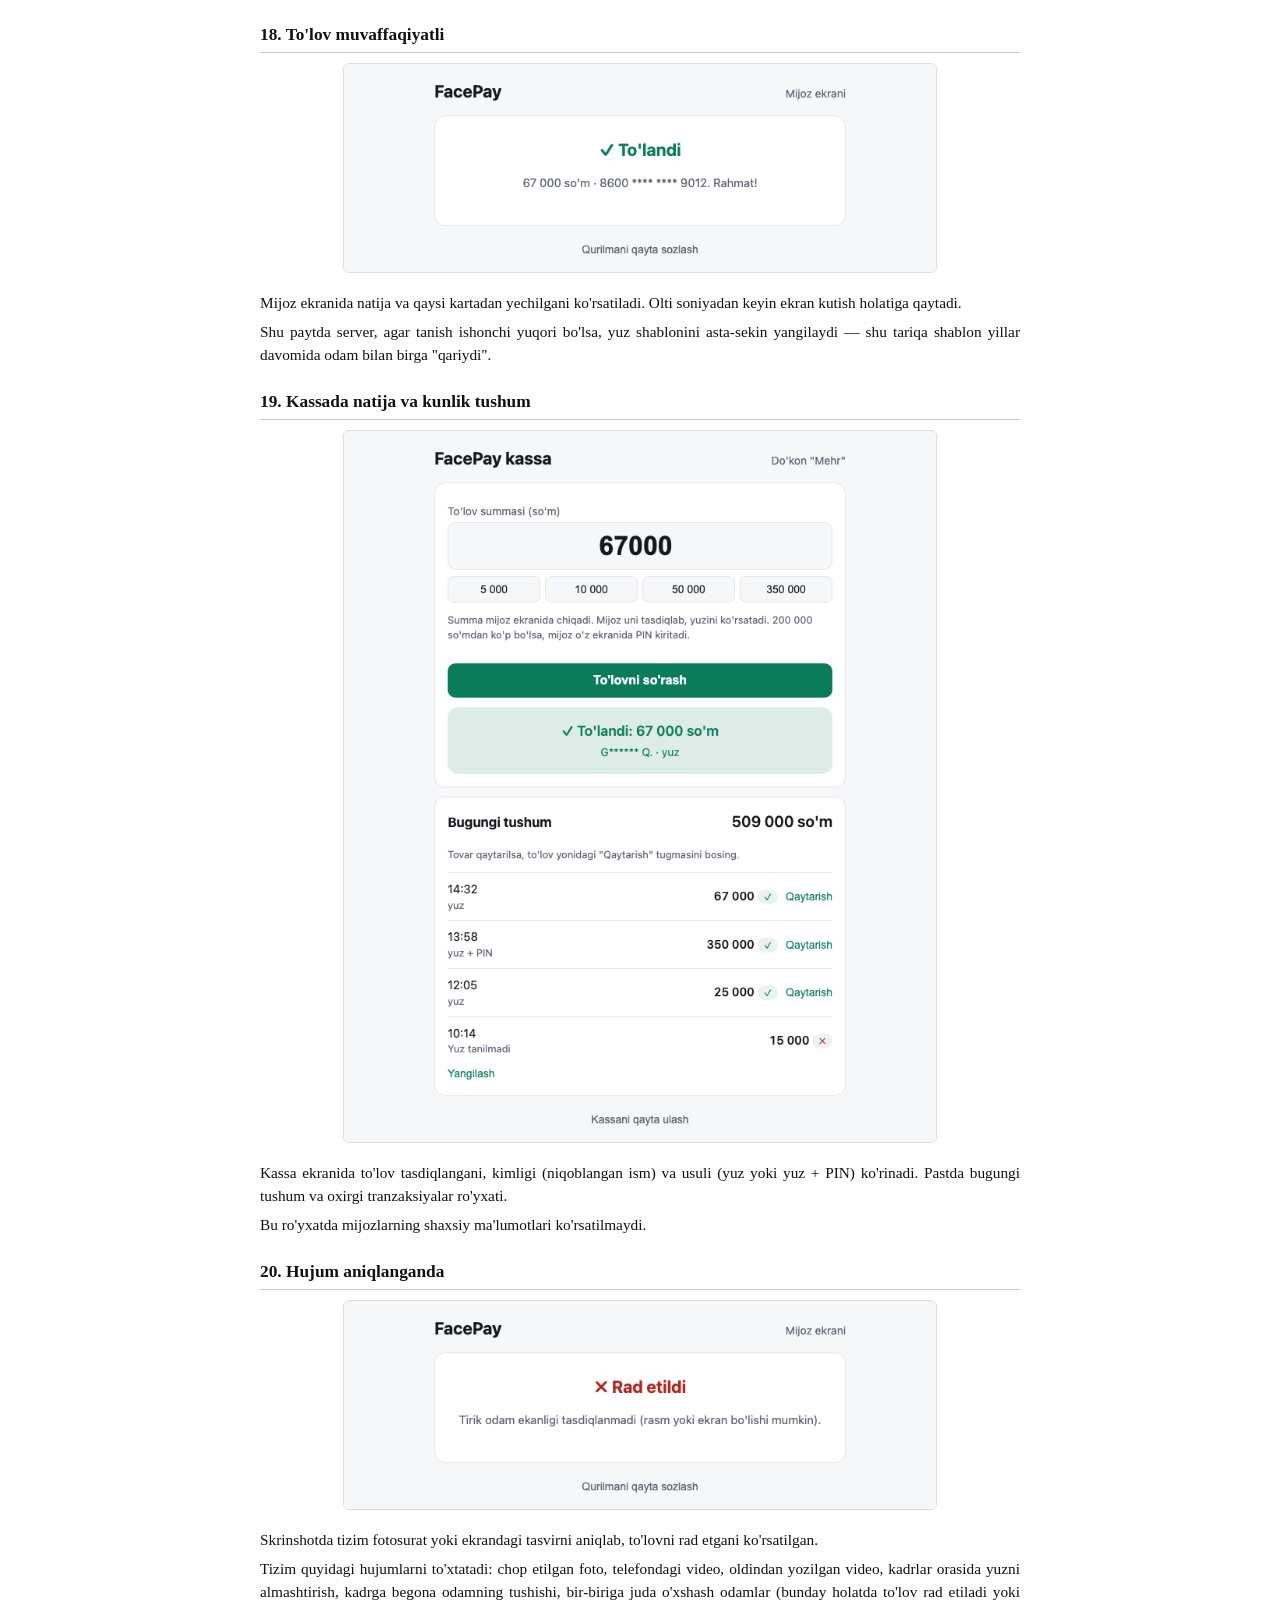
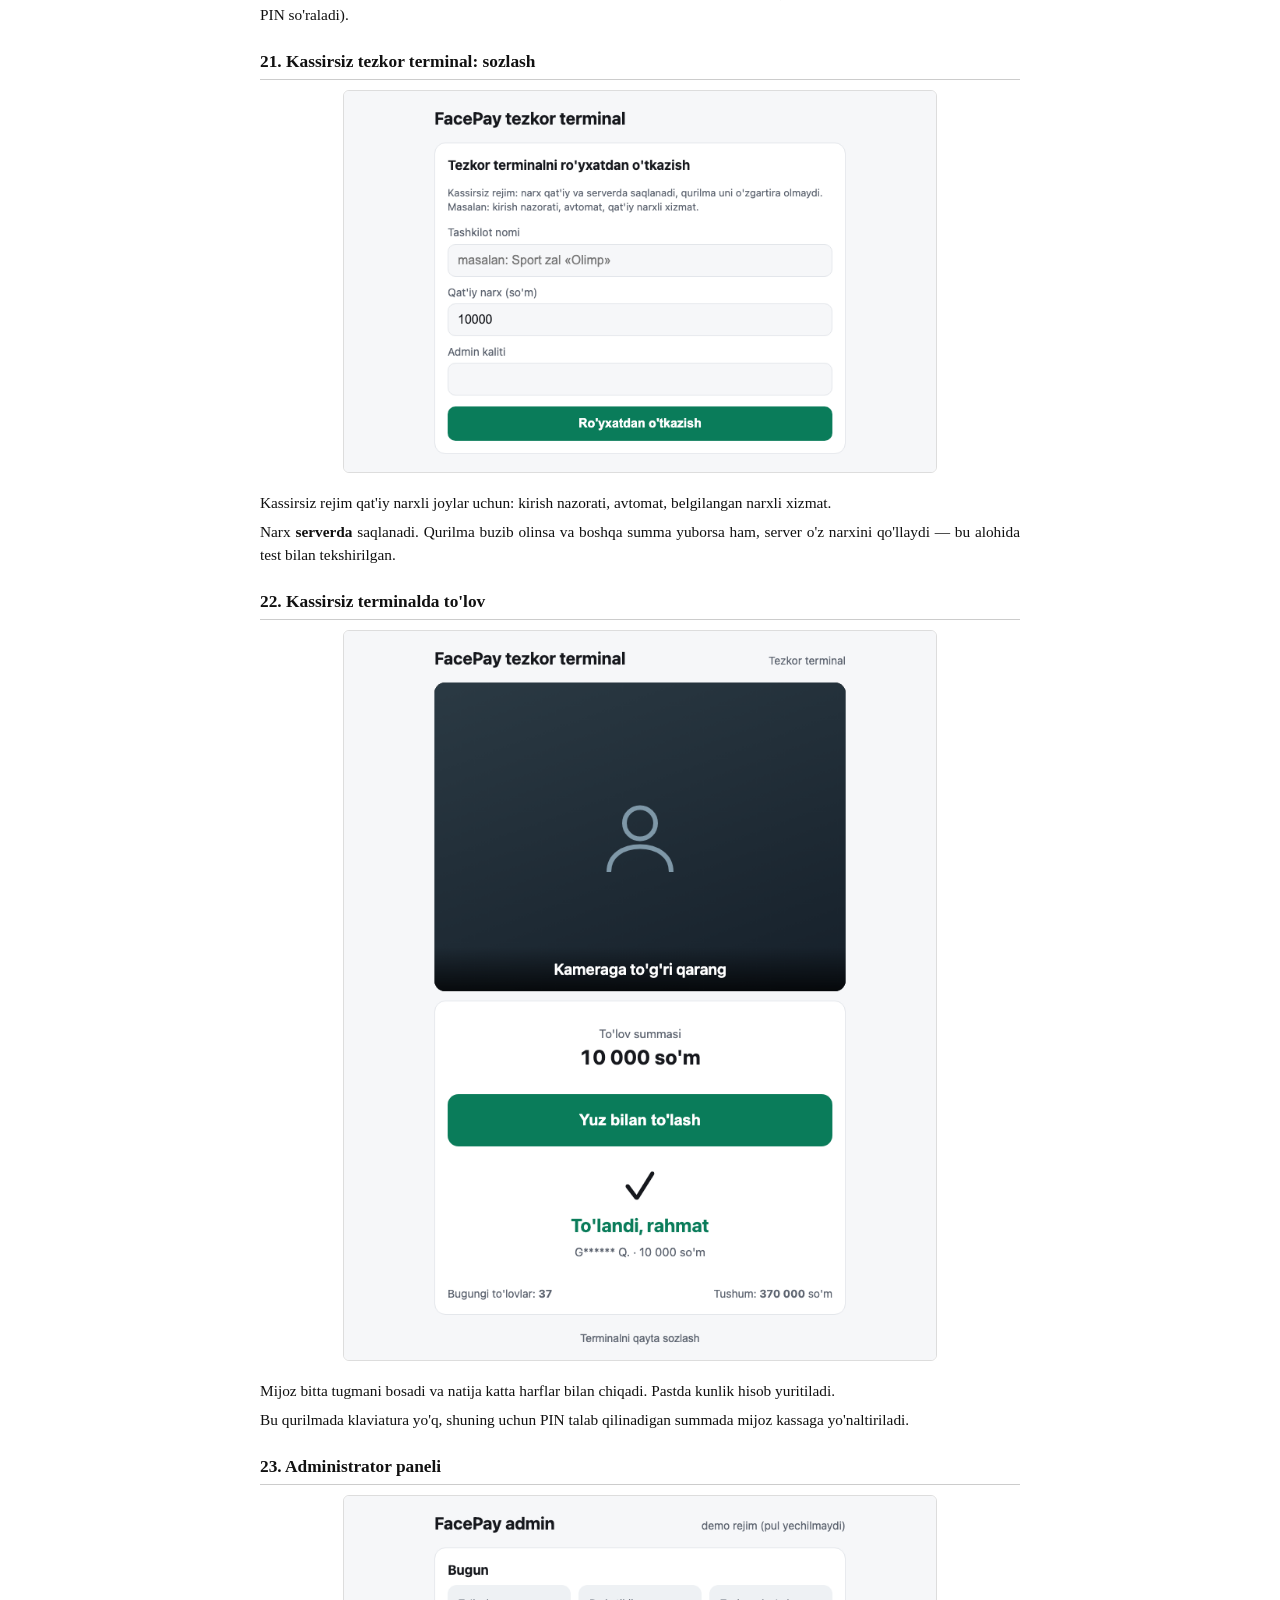
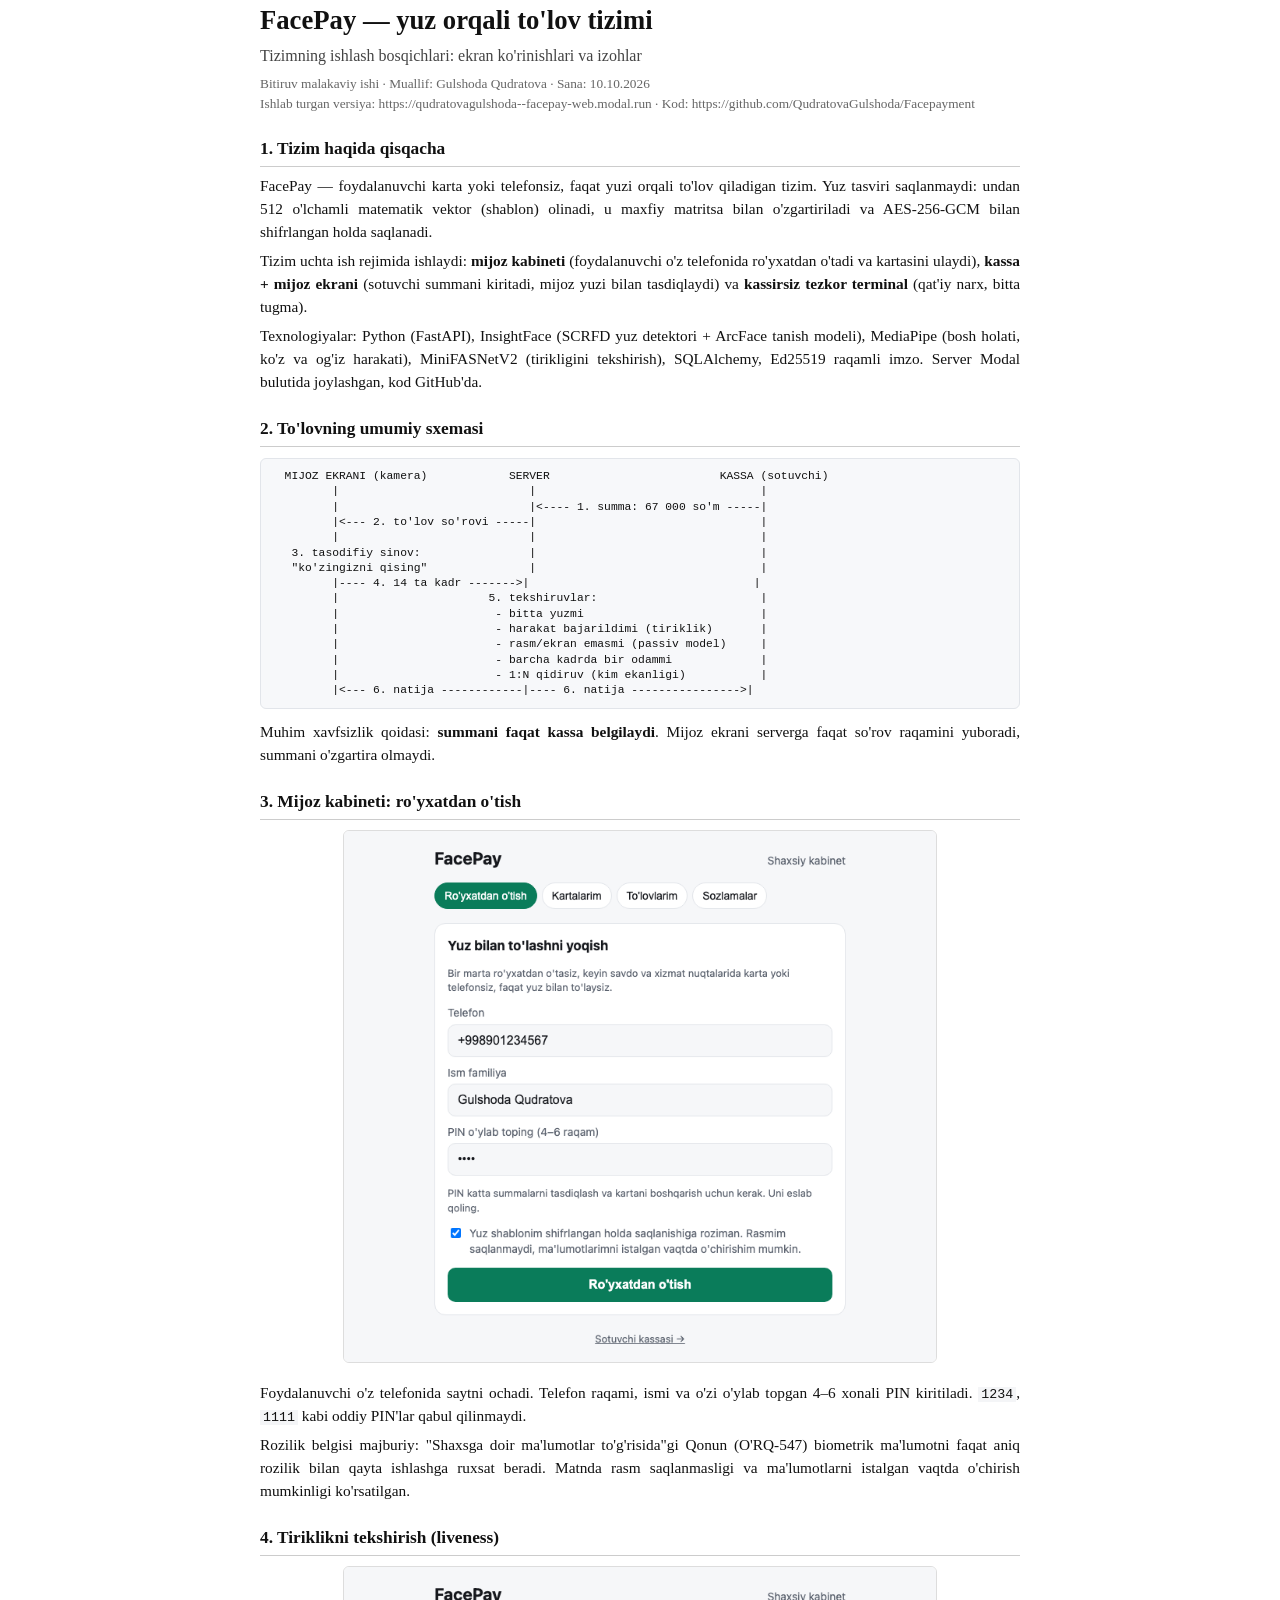
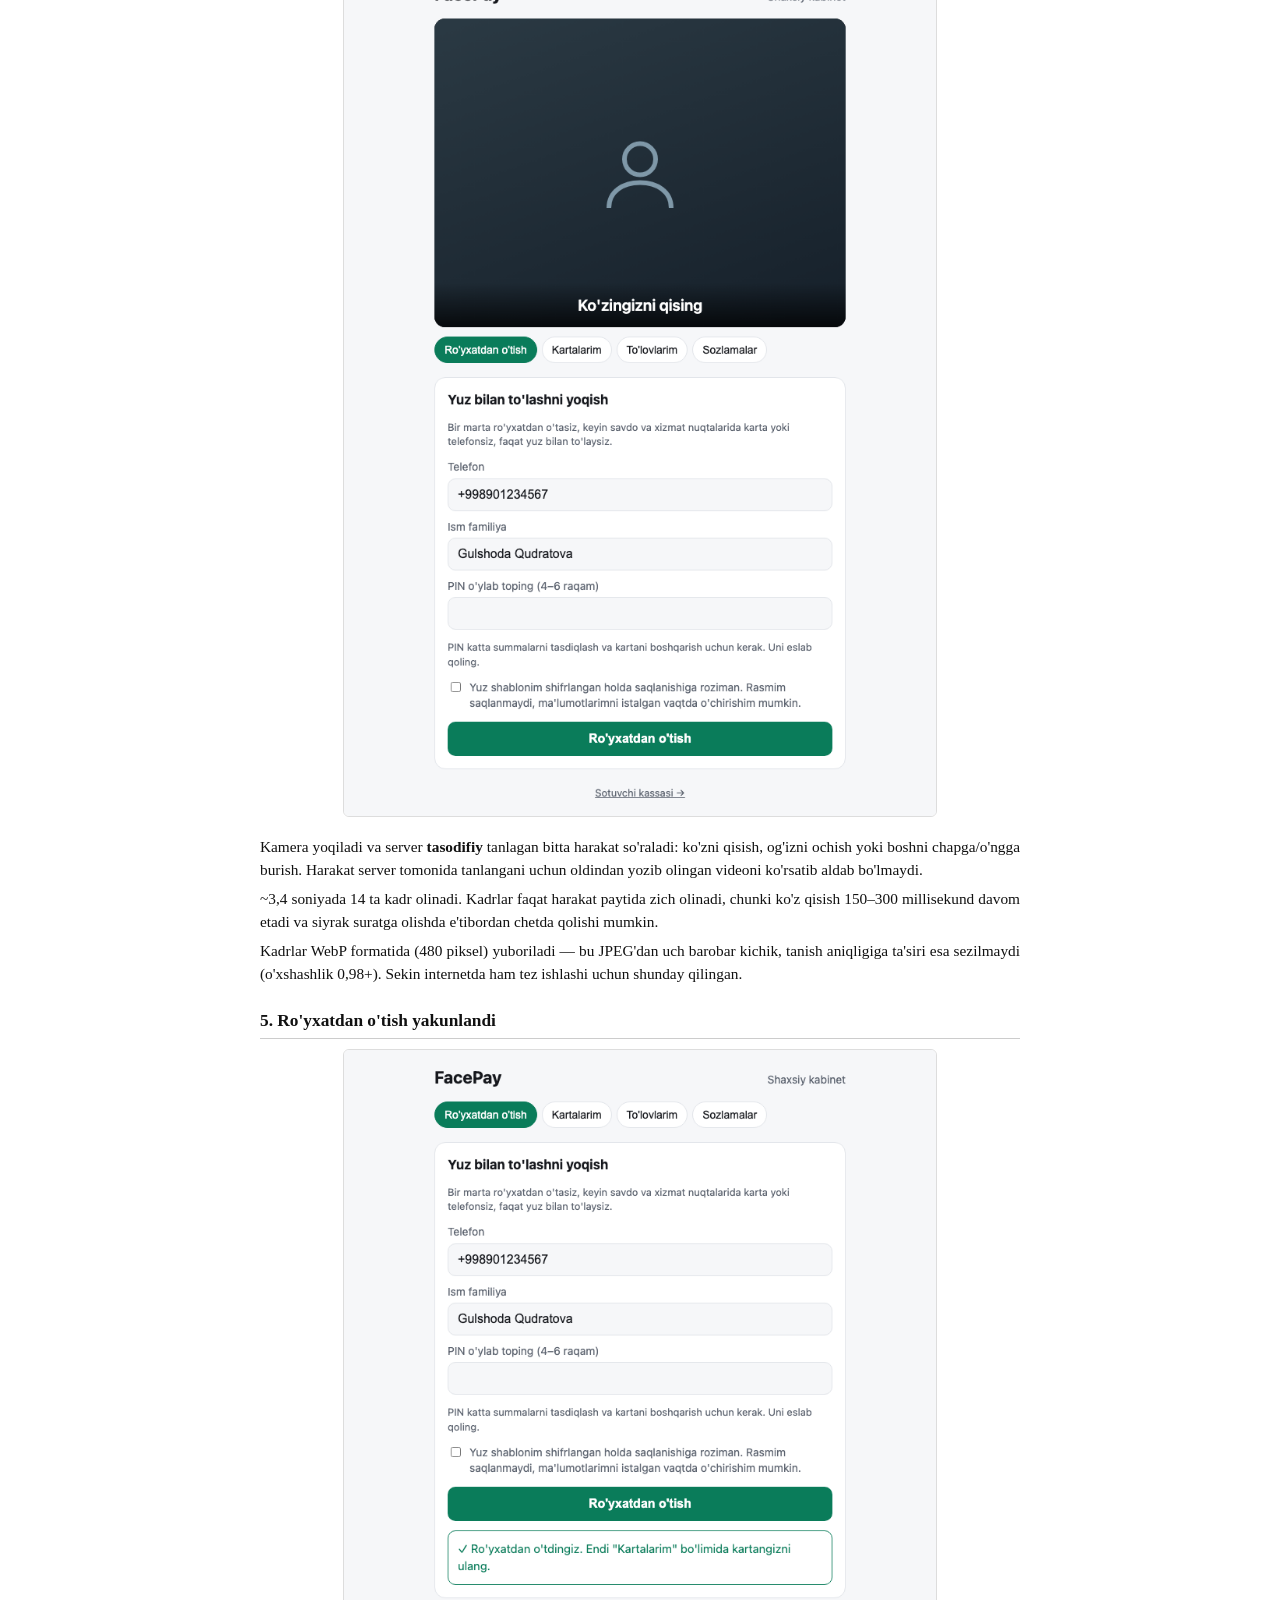
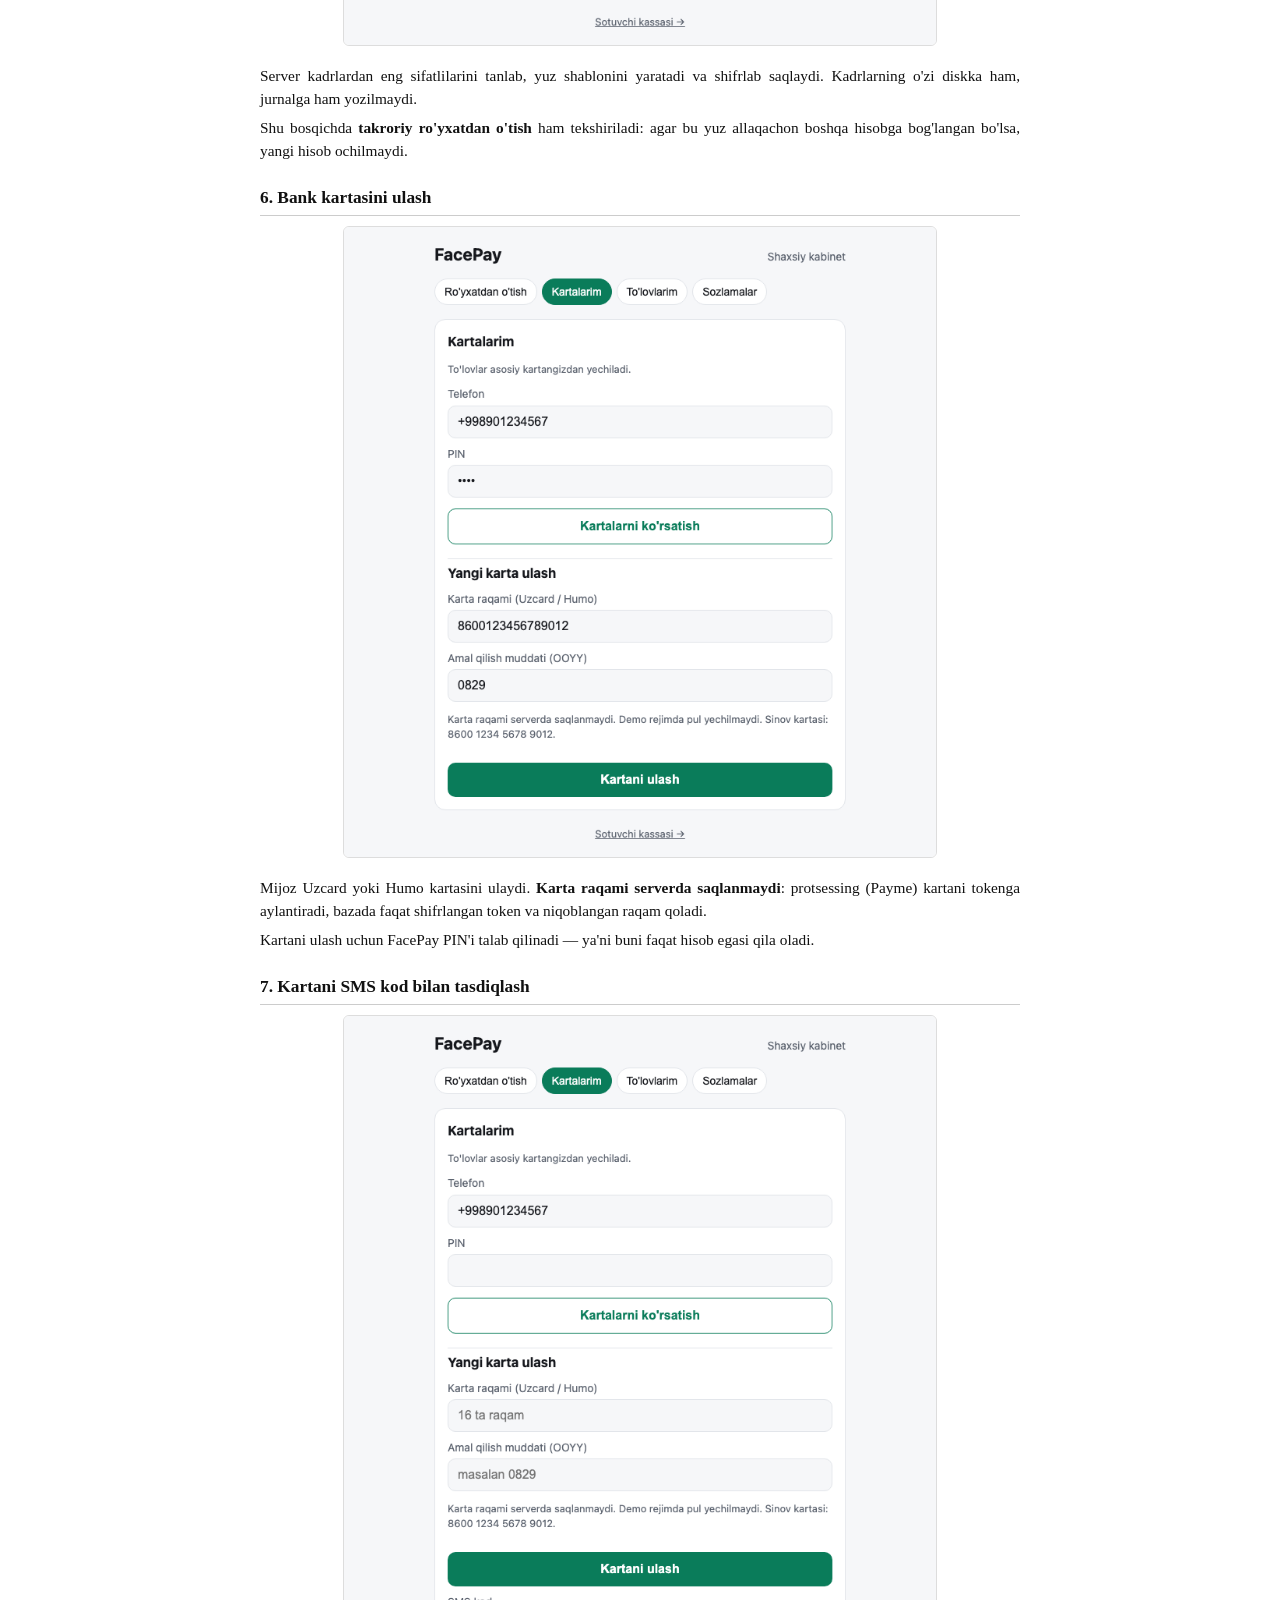
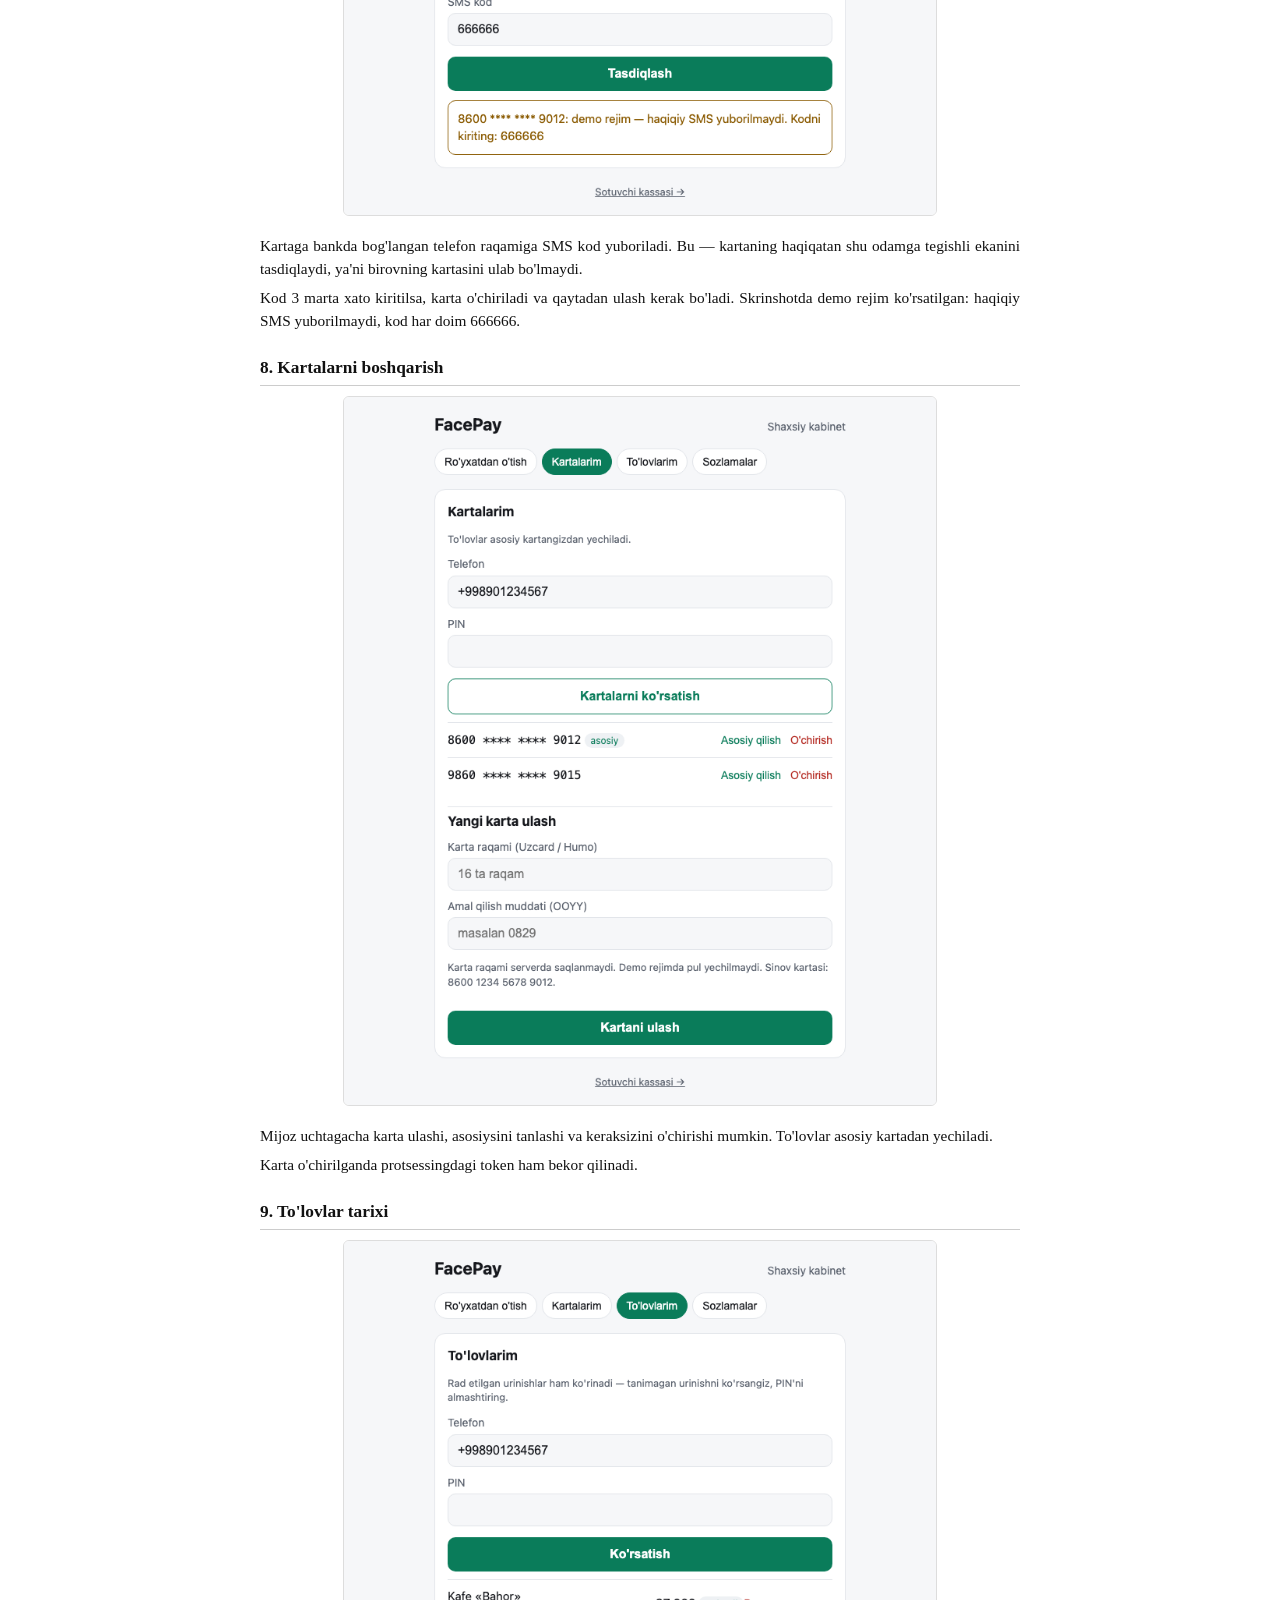
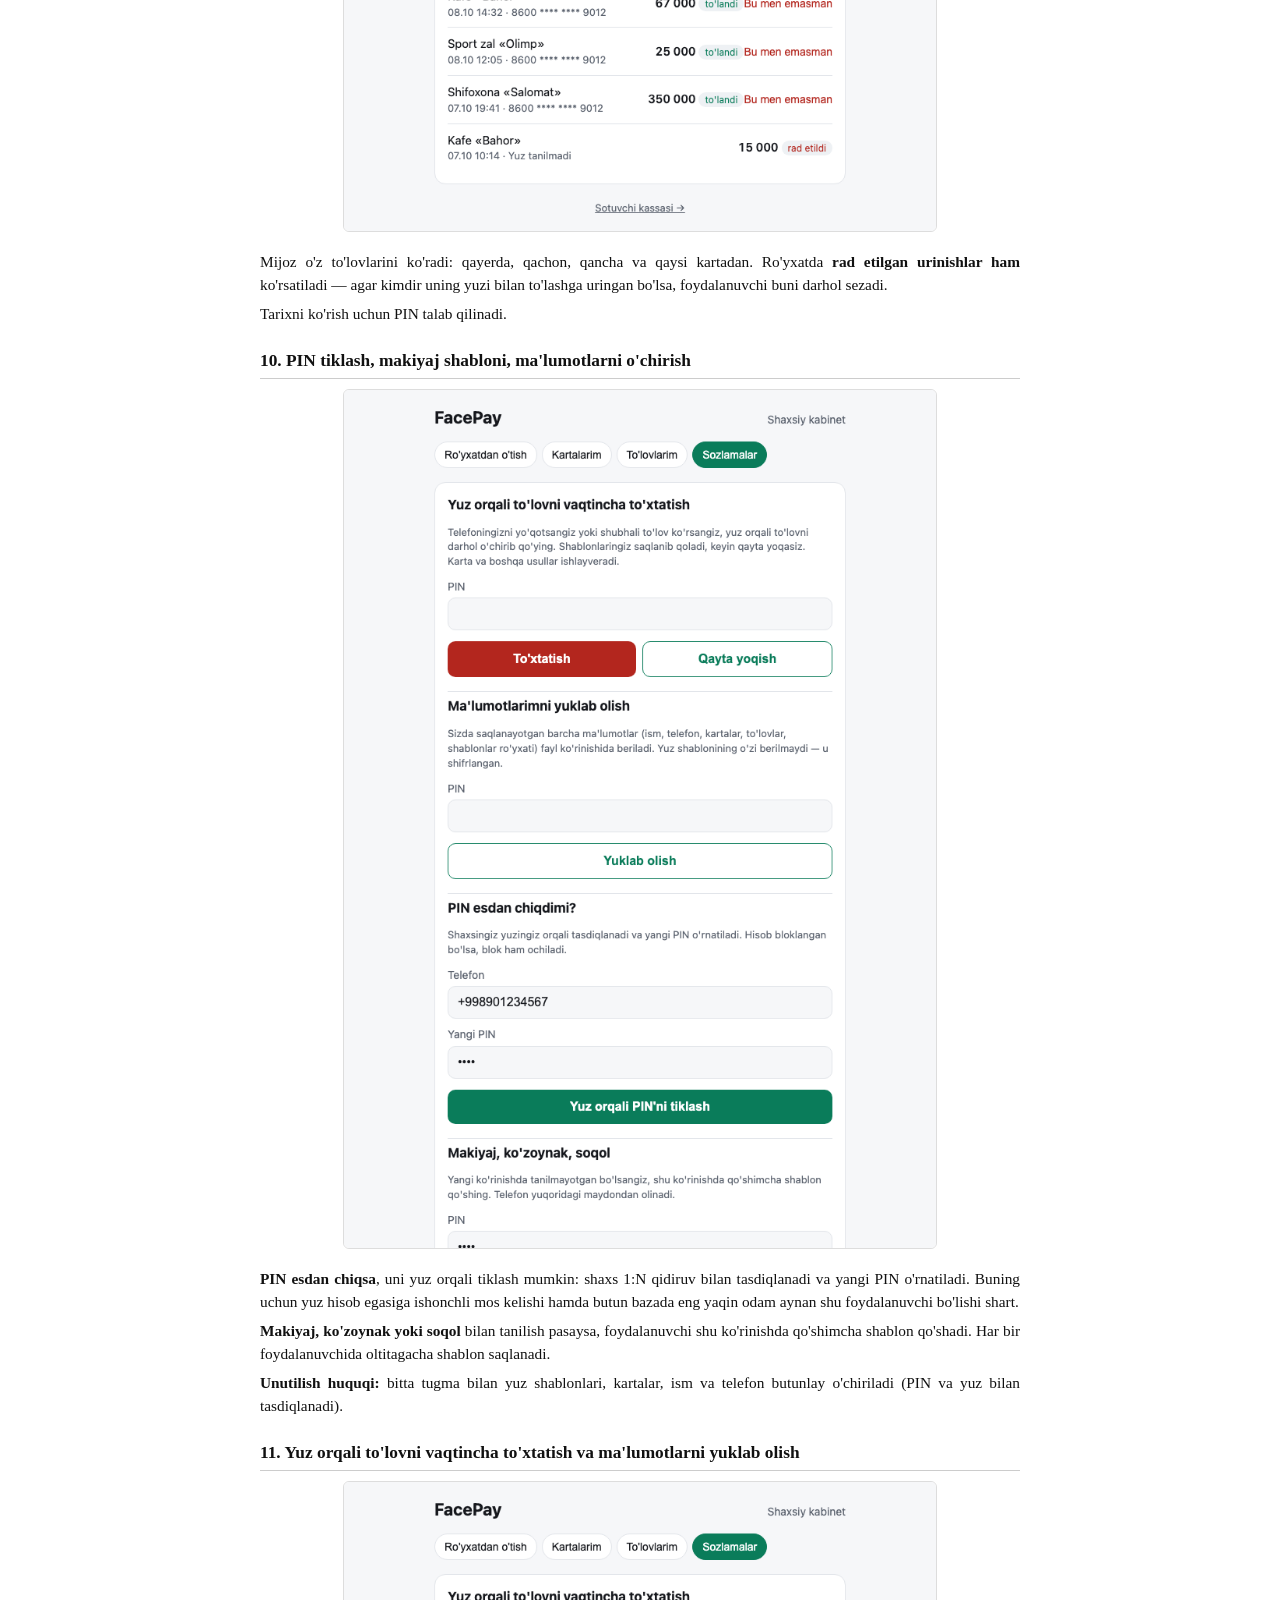
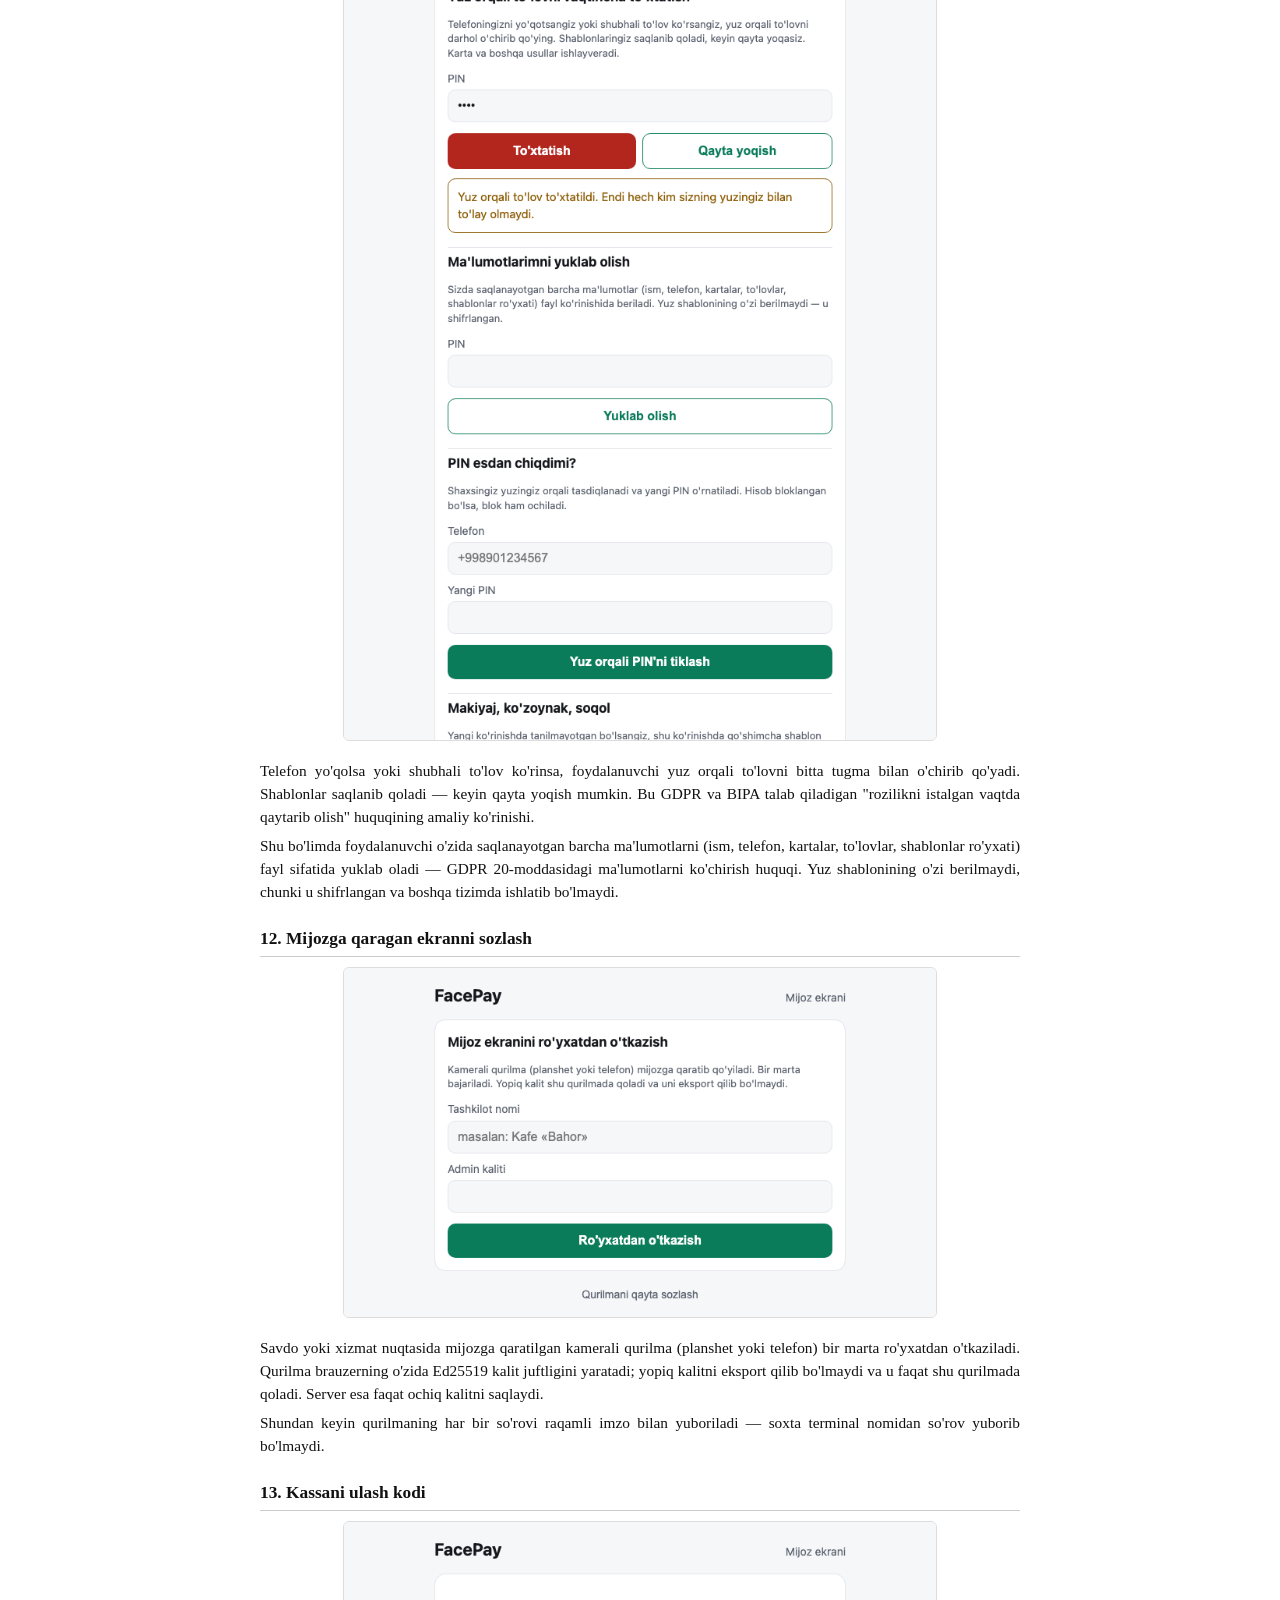
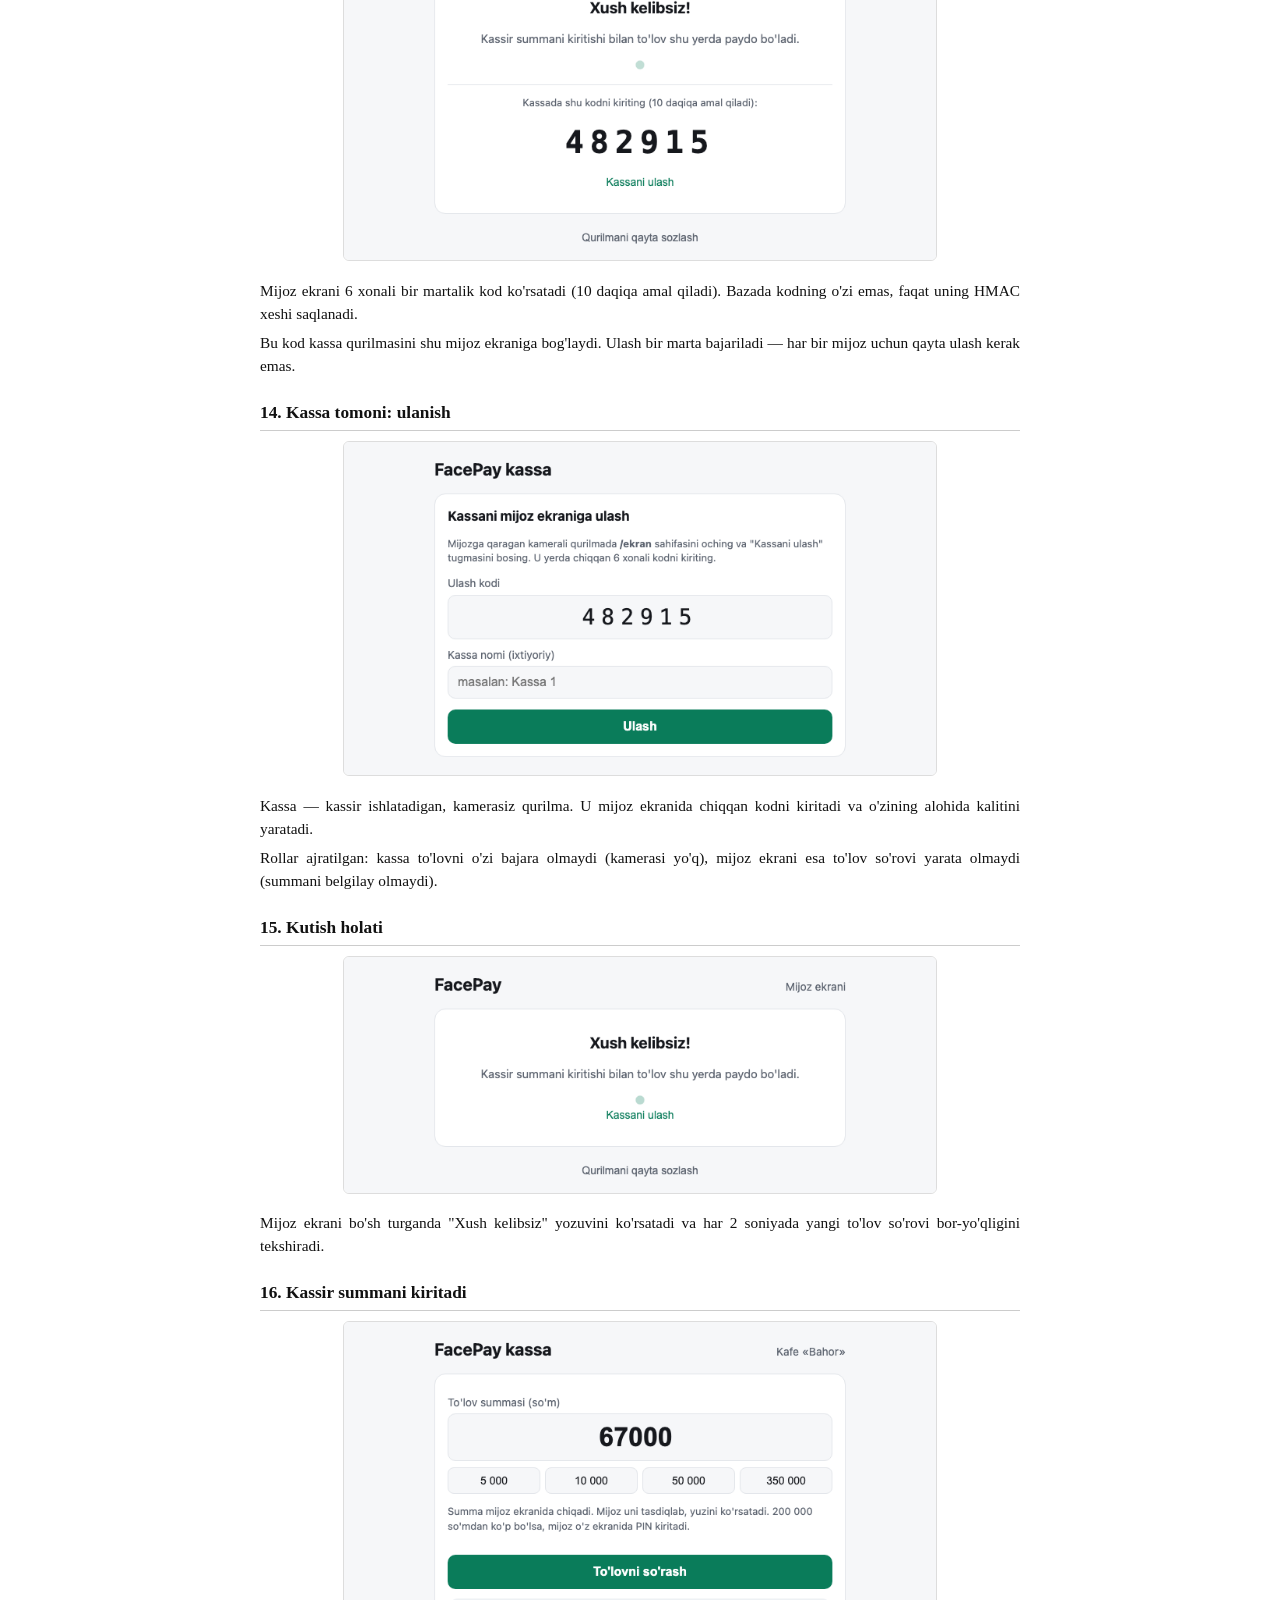
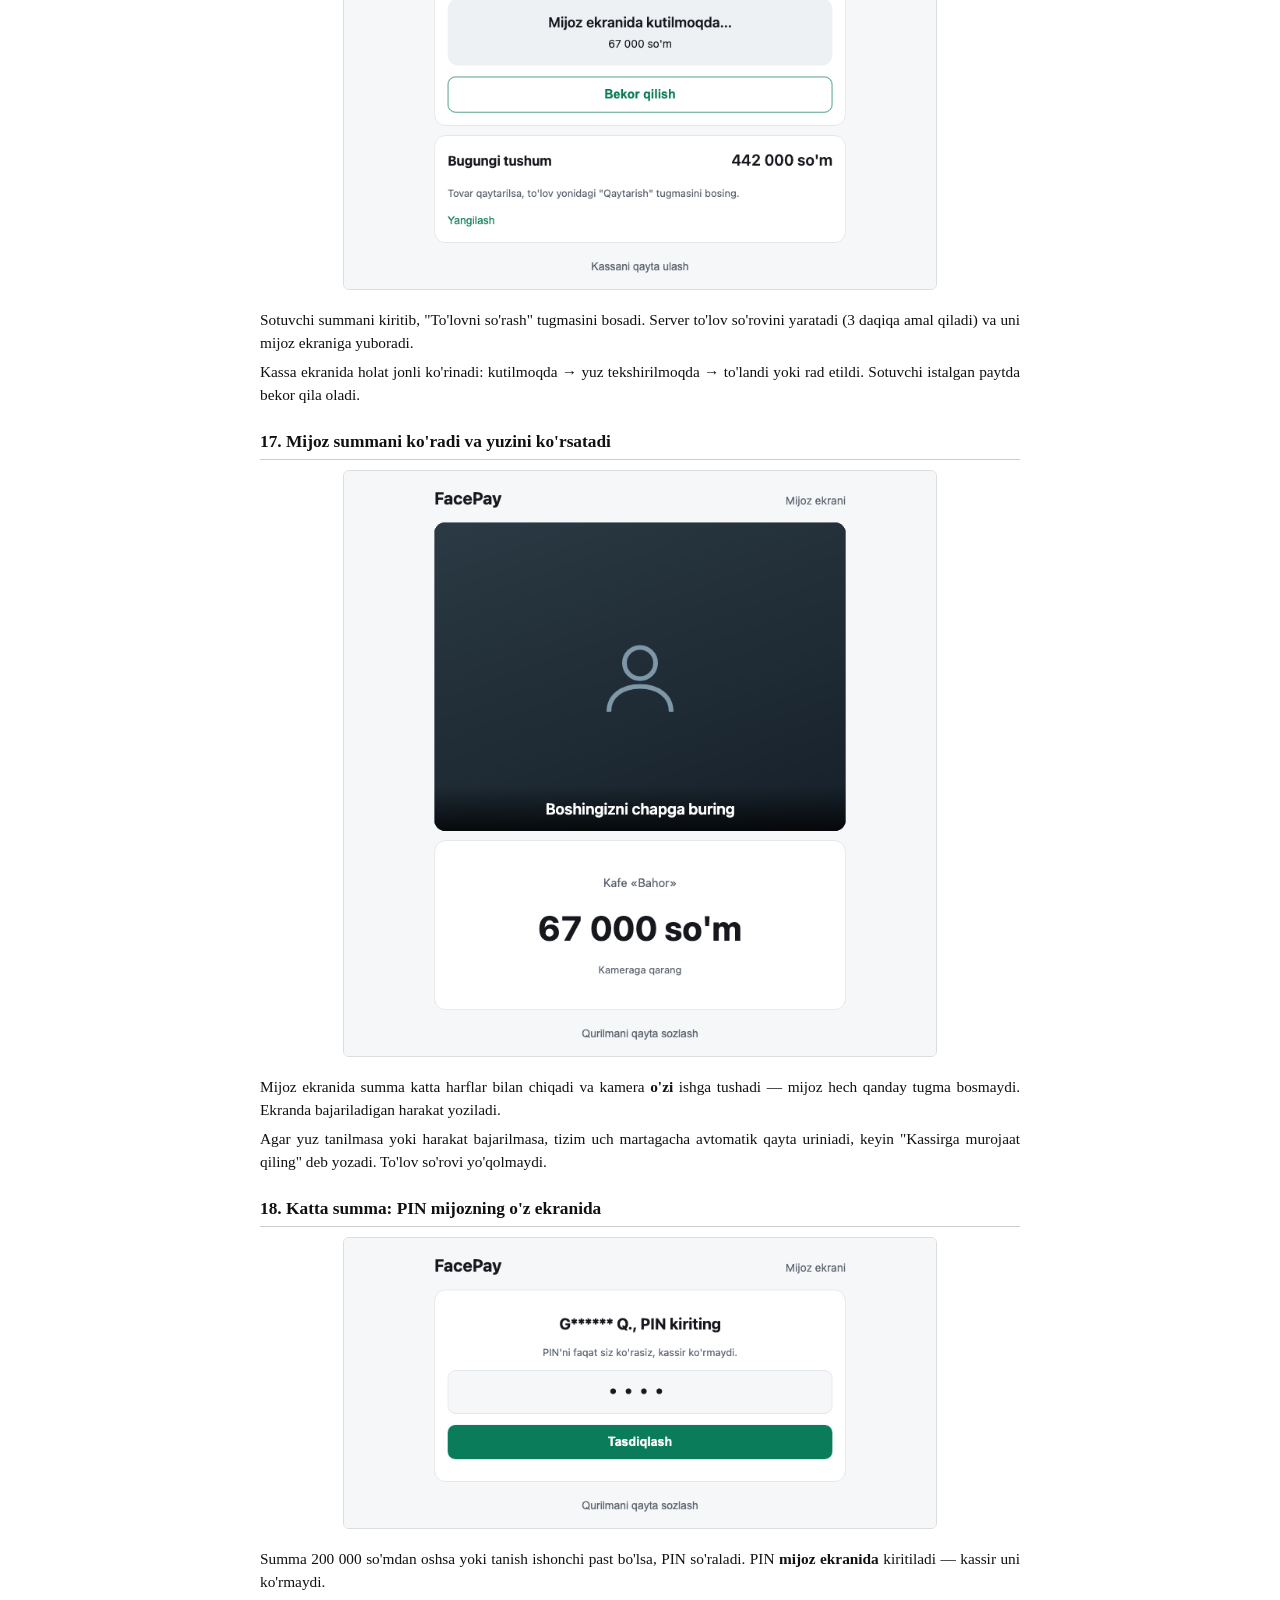
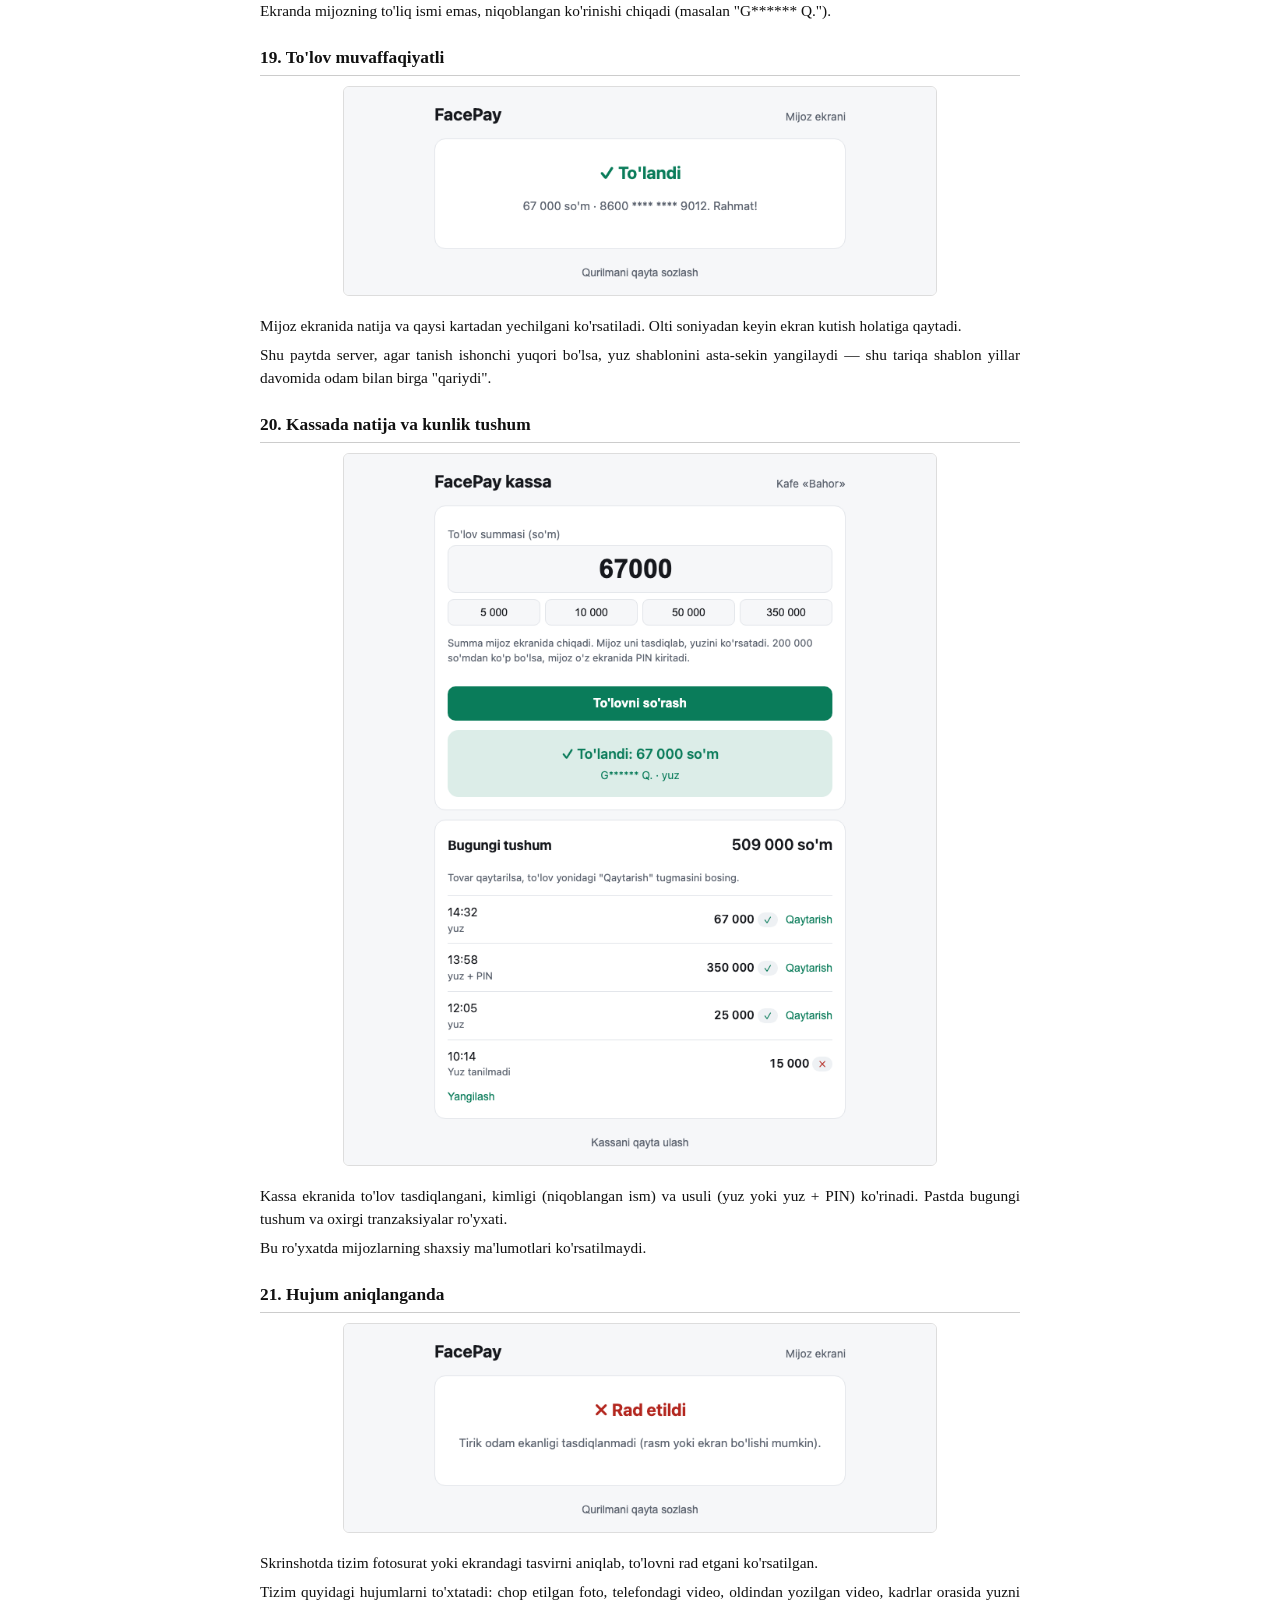
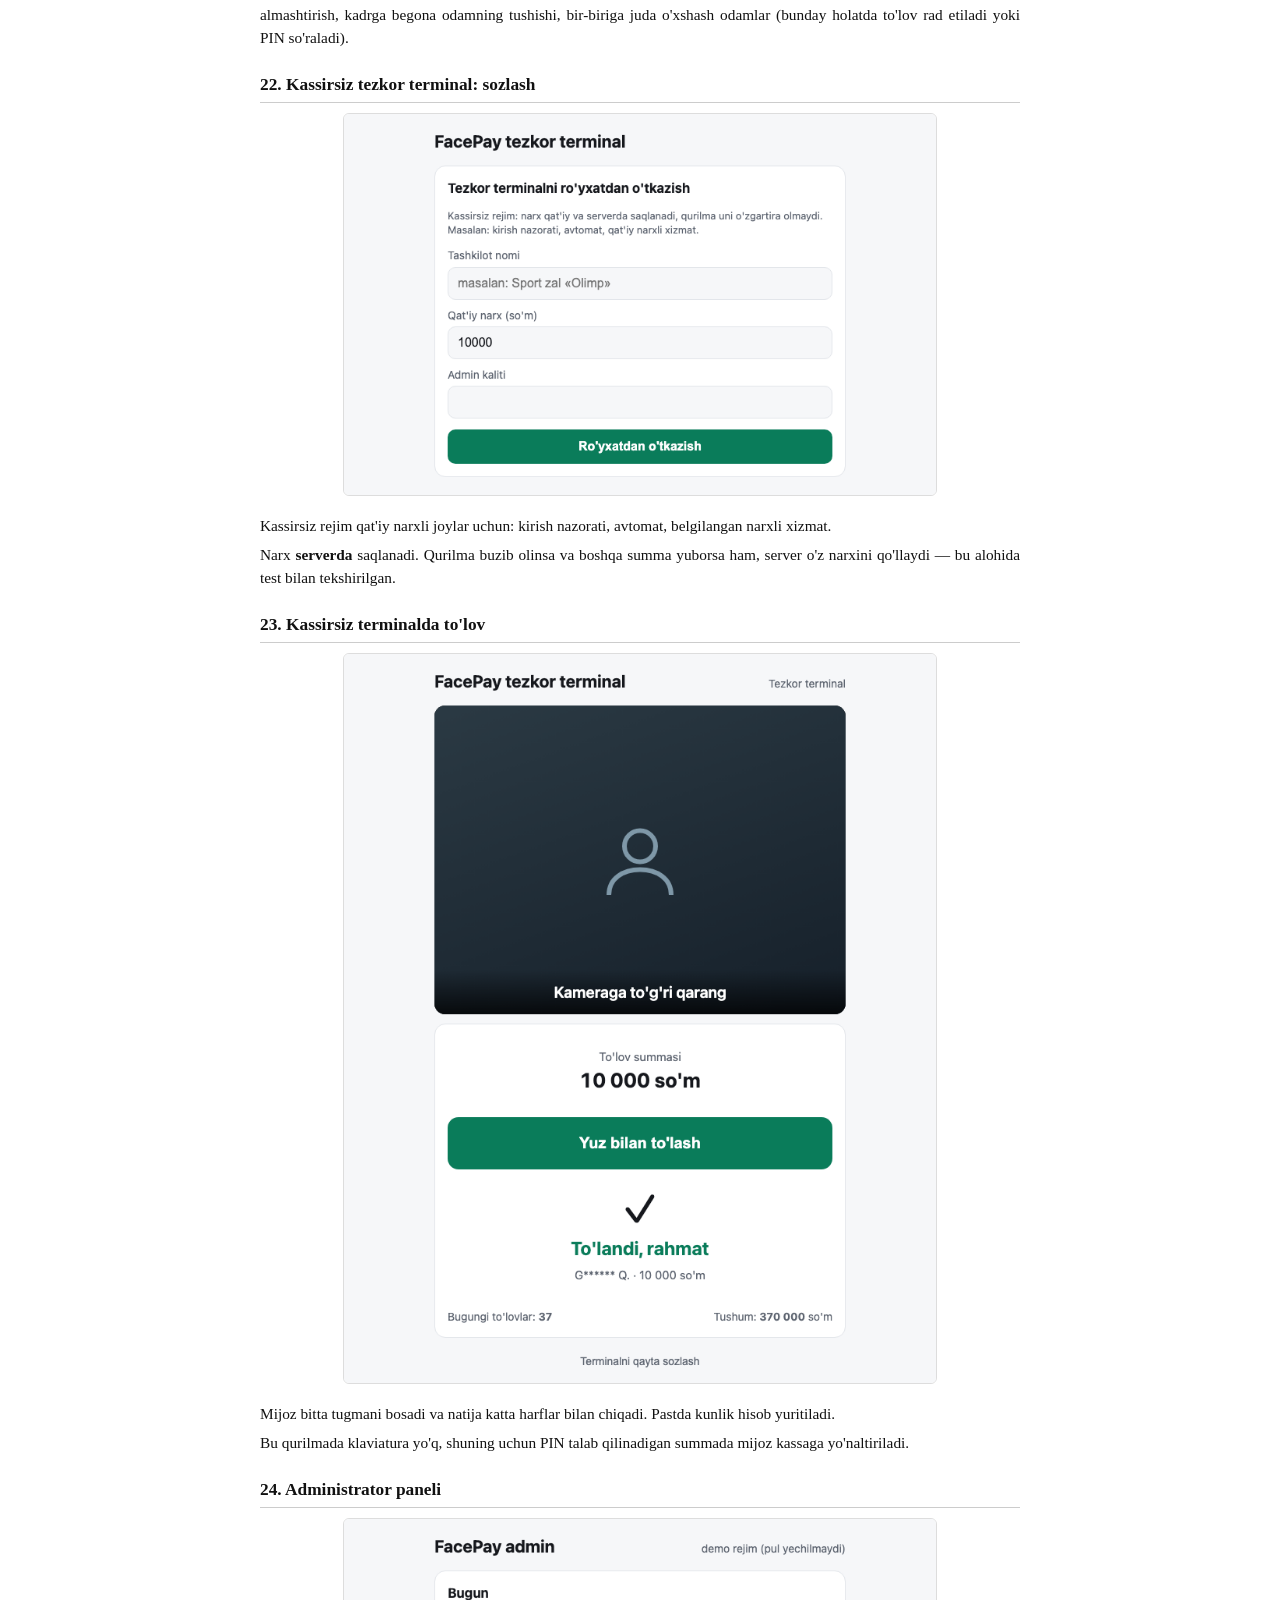
